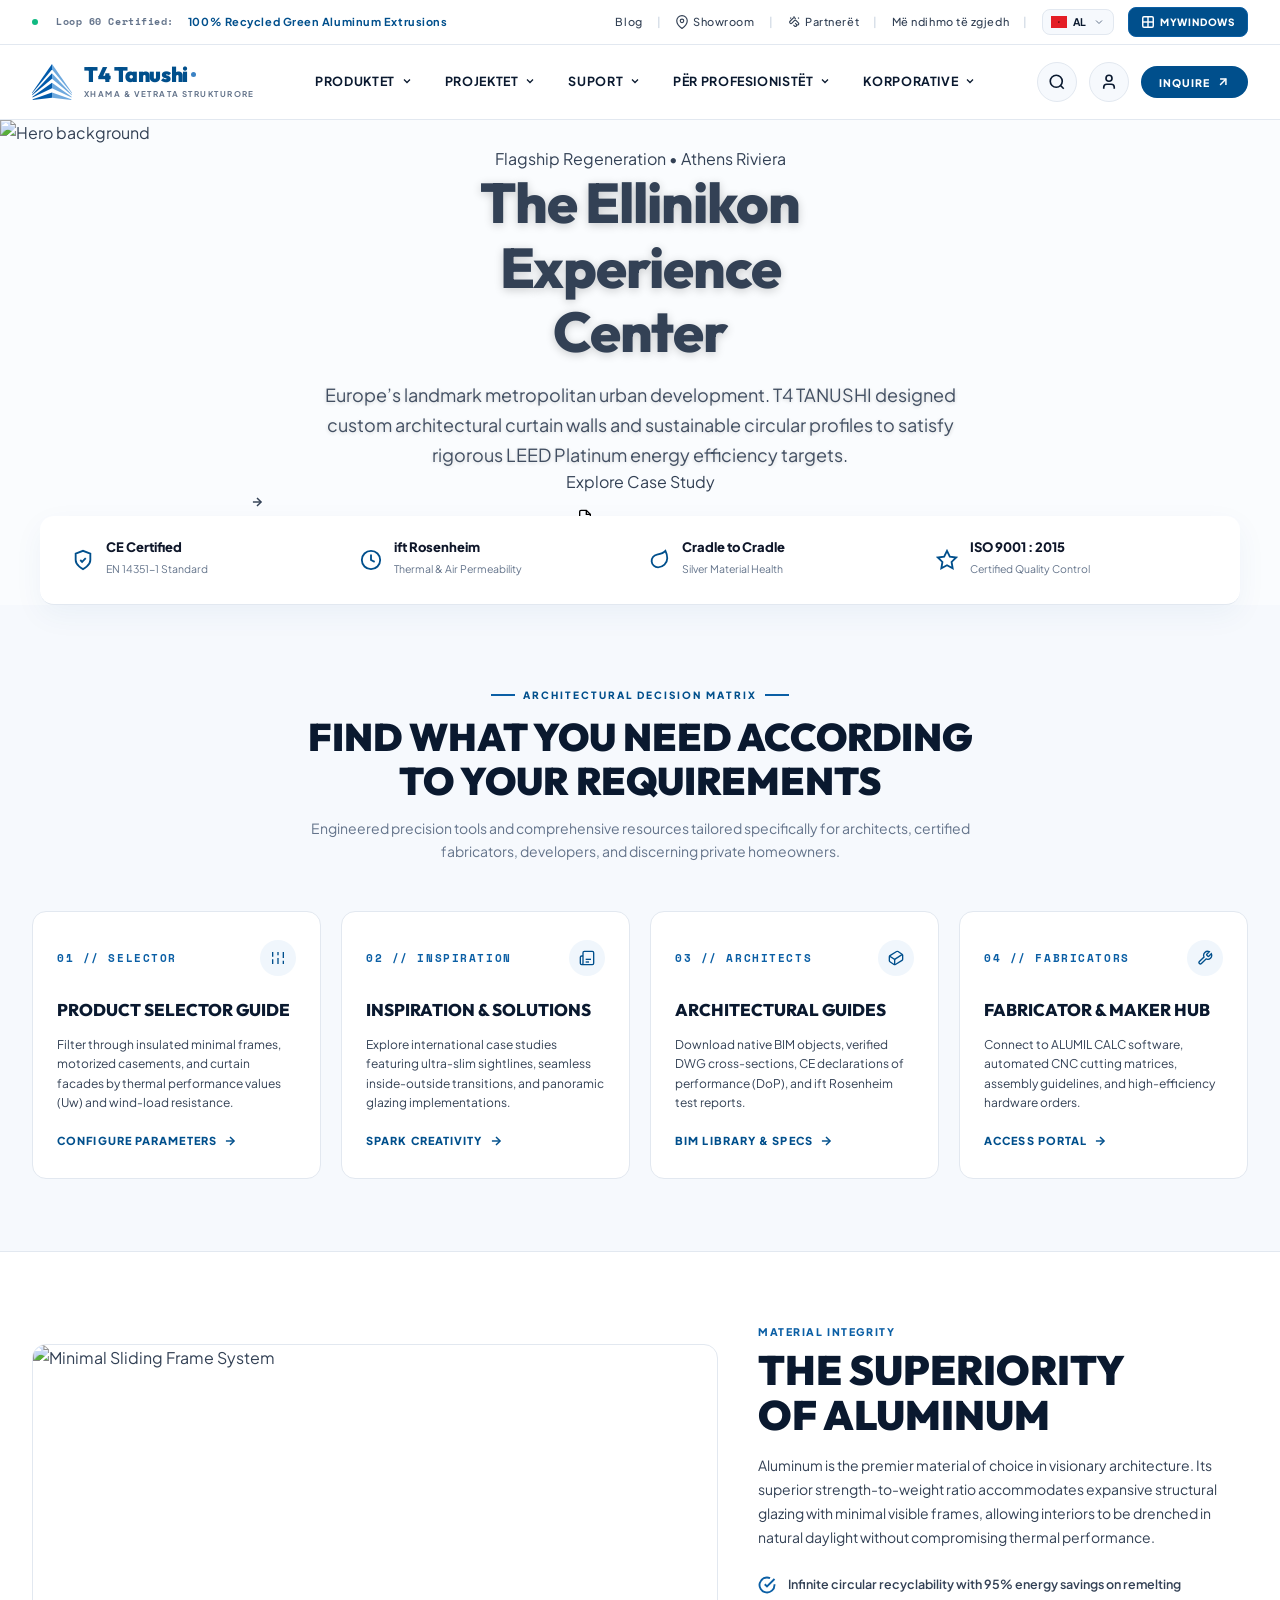
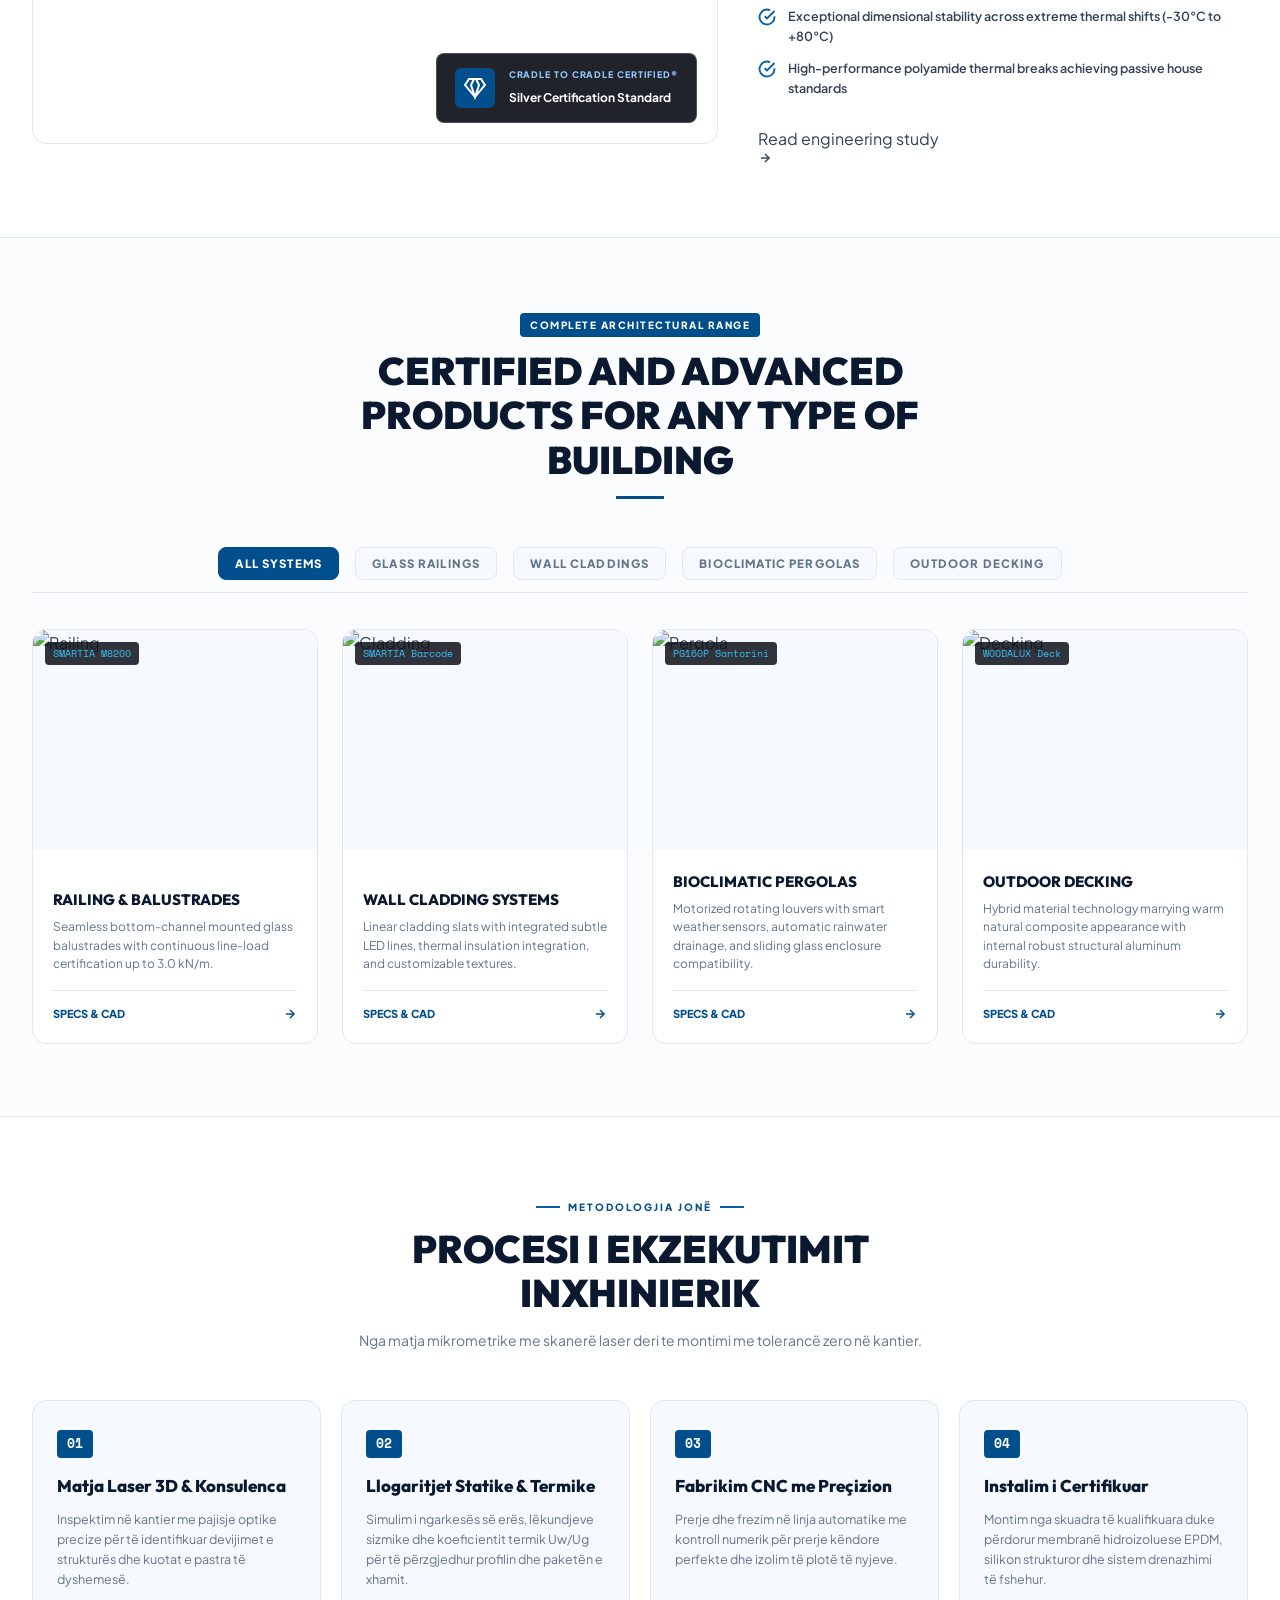
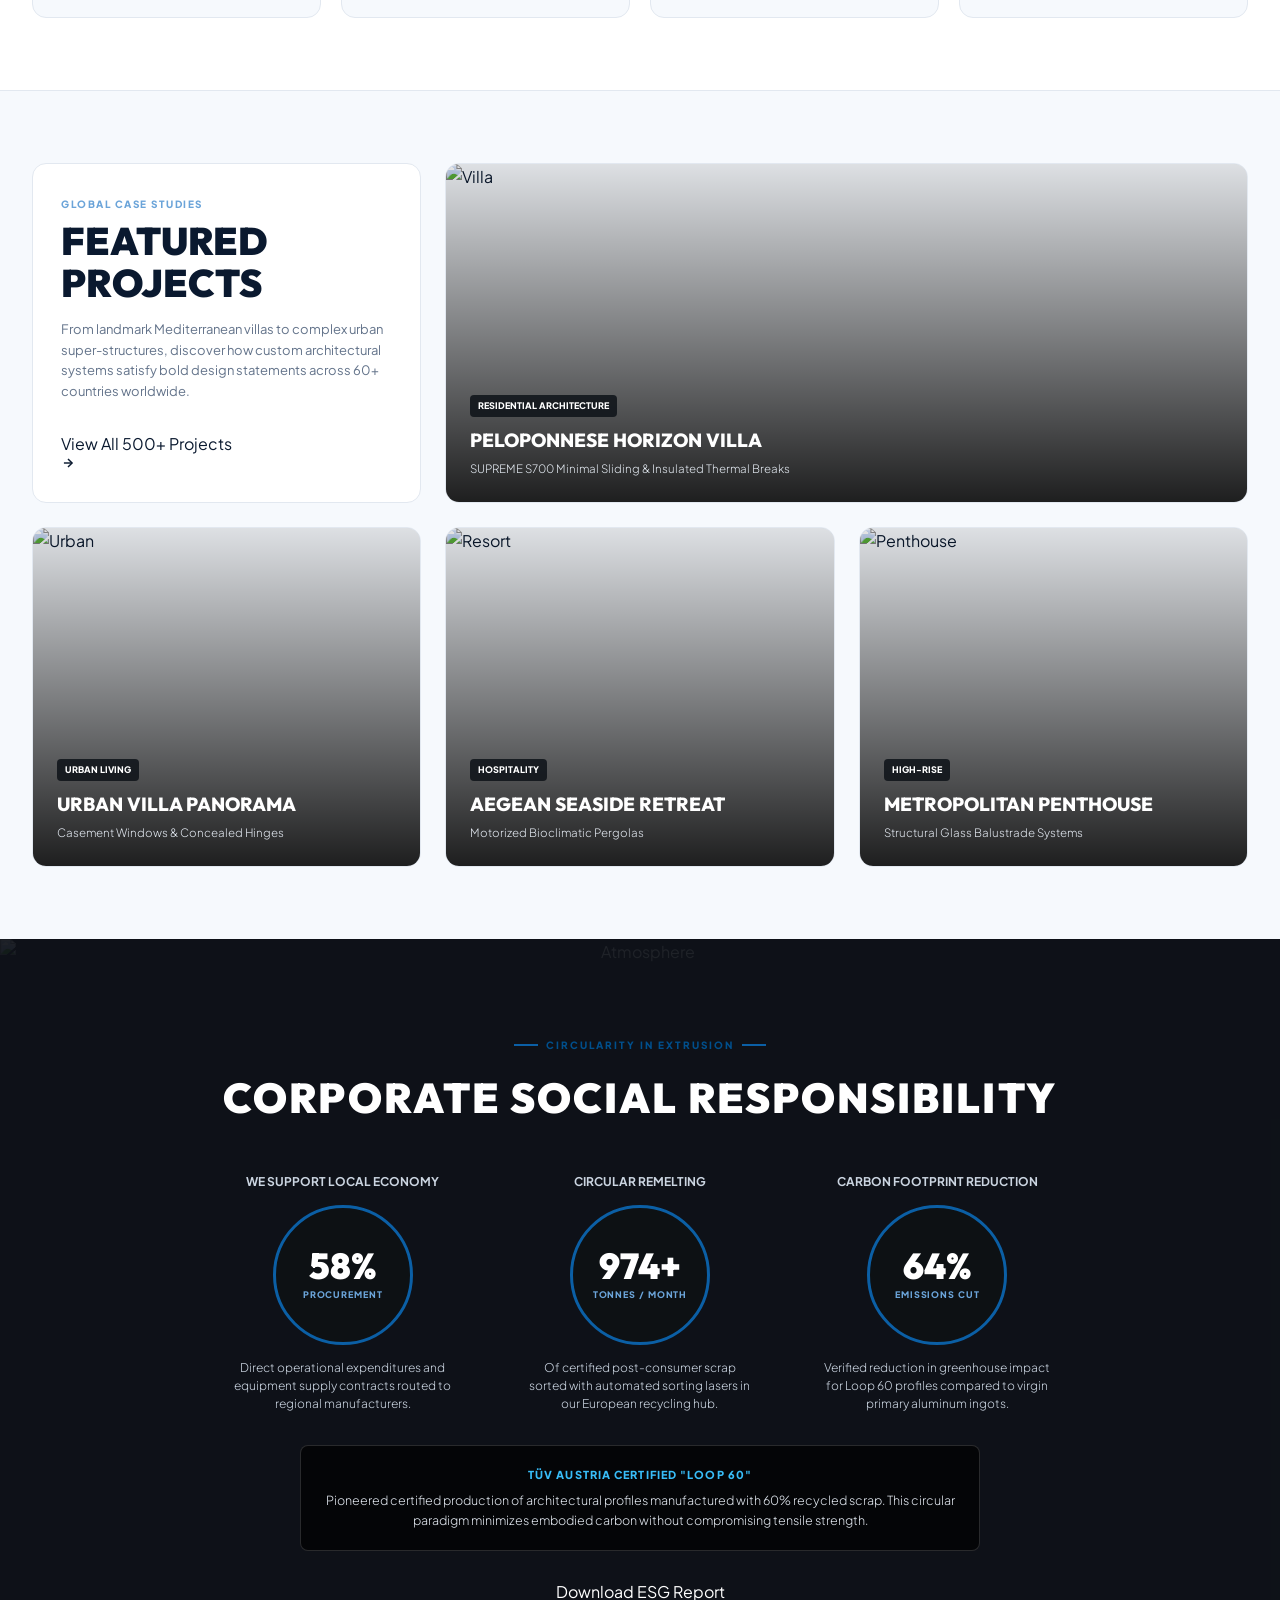
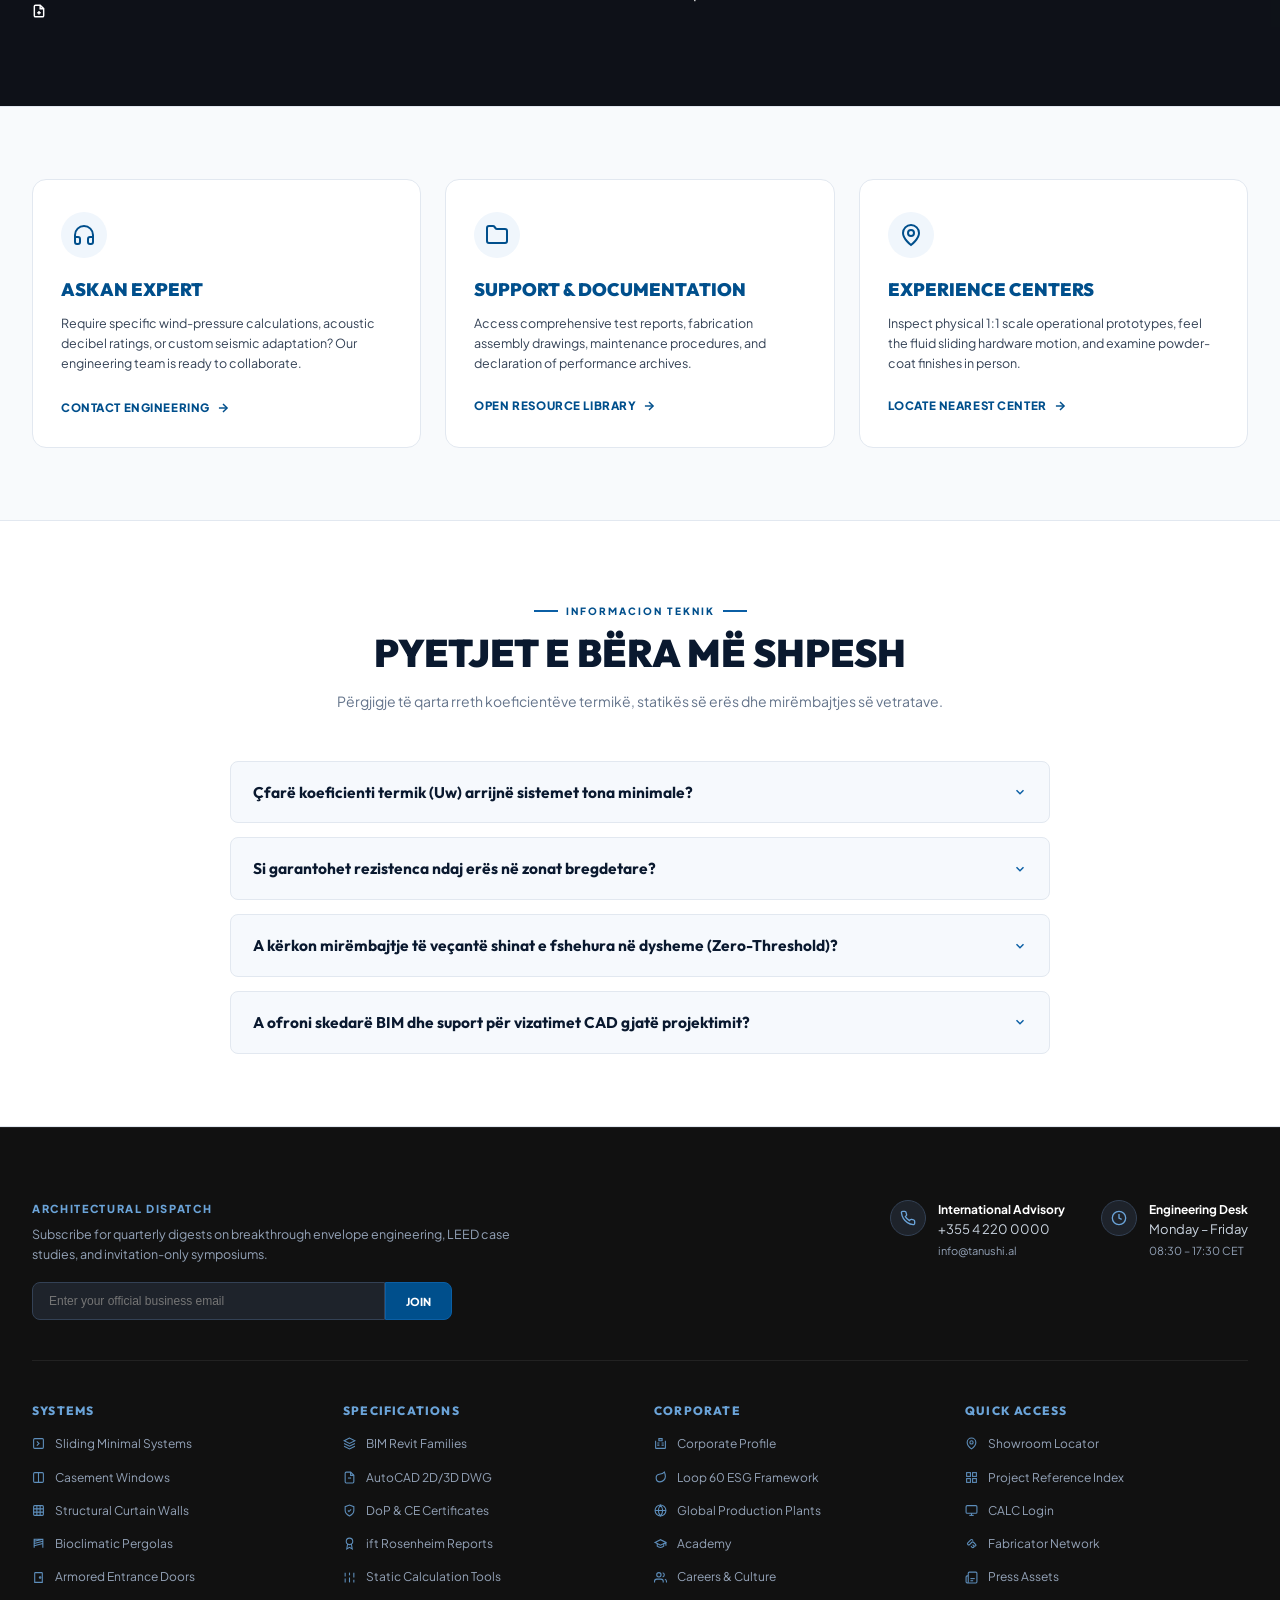
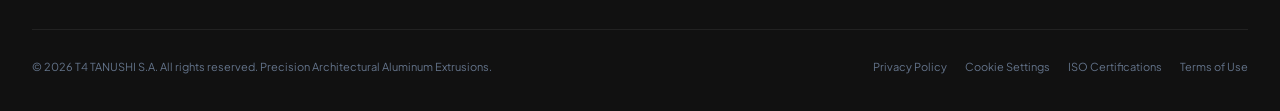
==== index.html @ d156f899 "i" ====
<!DOCTYPE html>
<html lang="sq">
<head>
  <meta charset="UTF-8">
  <meta name="viewport" content="width=device-width, initial-scale=1.0">
  <title>T4 TANUSHI // Sisteme Arkitekturore Alumini & Xhami | Building Excellence</title>
  
  <!-- Google Fonts: Outfit & Plus Jakarta Sans -->
  <link rel="preconnect" href="https://fonts.googleapis.com">
  <link rel="preconnect" href="https://fonts.gstatic.com" crossorigin>
  <link href="https://fonts.googleapis.com/css2?family=Outfit:wght@300;400;500;600;700;800;900&family=Plus+Jakarta+Sans:wght@300;400;500;600;700;800&family=Space+Mono:wght@400;700&display=swap" rel="stylesheet">
  
  <link rel="stylesheet" href="style.css">
</head>
<body>

  <!-- Scroll Progress Indicator -->
  <div class="scroll-progress-line" id="scrollProgress"></div>

  <!-- ================= TOP UTILITY / ENTERPRISE BAR ================= -->
  <header class="top-bar">
    <div class="container top-bar-inner">
      <div class="top-bar-left">
        <span class="ticker-badge"></span>
        <span class="ticker-label">Loop 60 Certified:</span>
        <strong class="ticker-bold">100% Recycled Green Aluminum Extrusions</strong>
      </div>

      <div class="top-bar-right">
        <a href="#blog" class="top-link">Blog</a>
        <span class="divider">|</span>
        <a href="#showrooms" class="top-link">
          <svg width="14" height="14" viewBox="0 0 24 24" fill="none" stroke="currentColor" stroke-width="2"><path d="M21 10c0 7-9 13-9 13s-9-6-9-13a9 9 0 0 1 18 0z"/><circle cx="12" cy="10" r="3"/></svg>
          <span>Showroom</span>
        </a>
        <span class="divider">|</span>
        <a href="#partneret" class="top-link">
          <svg width="14" height="14" viewBox="0 0 24 24" fill="none" stroke="currentColor" stroke-width="2"><path d="m11 17 2 2a1 1 0 1 0 3-3"/><path d="m14 14 2.5 2.5a1 1 0 1 0 3-3l-3.8-3.8a2.2 2.2 0 0 0-3.1 0l-4.2 4.2a2.2 2.2 0 0 1-3.1 0l-.1-.1a2.2 2.2 0 0 1 0-3.1l5.4-5.4a2.2 2.2 0 0 1 3.1 0l1.2 1.2"/><path d="M12 2v2"/><path d="M7 6 5.6 4.6"/><path d="M19 6l1.4-1.4"/></svg>
          <span>Partnerët</span>
        </a>
        <span class="divider">|</span>
        <a href="#help" class="top-link">Më ndihmo të zgjedh</a>
        <span class="divider">|</span>

        <!-- Language Switcher -->
        <div class="lang-pill">
          <svg width="16" height="12" viewBox="0 0 640 480">
            <path fill="#e41e26" d="M0 0h640v480H0z"/>
            <path d="M346.5 210.3l-26.4 12.3-26.4-12.3 8 28.1-23.7 17 29.1.5 8 28.1 8-28.1 29.1-.5-23.7-17z" fill="#000"/>
          </svg>
          <span>AL</span>
          <svg width="12" height="12" viewBox="0 0 24 24" fill="none" stroke="#64748B" stroke-width="2"><path d="m6 9 6 6 6-6"/></svg>
        </div>

        <a href="#mywindows" class="btn-portal">
          <svg width="14" height="14" viewBox="0 0 24 24" fill="none" stroke="currentColor" stroke-width="2.5"><rect width="18" height="18" x="3" y="3" rx="2"/><path d="M3 12h18"/><path d="M12 3v18"/></svg>
          <span>MyWindows</span>
        </a>
      </div>
    </div>
  </header>

  <!-- ================= LUXURY HEADER / NAVBAR ================= -->
  <header class="main-header" id="mainHeader">
    <div class="container nav-inner">

      <!-- Brand Logo -->
      <a href="https://t4tanushi.al" class="brand-logo">
        <svg class="brand-icon" viewBox="0 0 217.57 196.04" fill="none">
          <polygon fill="#6ea9de" points="108.78 183.72 108.78 154.56 214.04 191.54 214.04 196.04 108.78 183.72"></polygon>
          <polygon fill="#6ea9de" points="108.78 132.46 108.78 102.52 215.41 177.85 215.41 182.54 108.78 132.46"></polygon>
          <polygon fill="#6ea9de" points="108.78 80.02 108.78 50.28 216.59 166.7 216.59 170.41 108.78 80.02"></polygon>
          <polygon fill="#6ea9de" points="108.78 29.93 108.78 0 217.56 156.72 217.56 160.63 108.78 29.93"></polygon>
          <polygon fill="#005aab" points="108.78 183.72 108.78 154.56 3.52 191.54 3.52 196.04 108.78 183.72"></polygon>
          <polygon fill="#005aab" points="108.78 132.46 108.78 102.52 2.15 177.85 2.15 182.54 108.78 132.46"></polygon>
          <polygon fill="#005aab" points="108.78 80.02 108.78 50.28 0.98 166.7 0.98 170.41 108.78 80.02"></polygon>
          <polygon fill="#005aab" points="108.78 29.93 108.78 0 0 156.72 0 160.63 108.78 29.93"></polygon>
        </svg>
        <div class="brand-text-col">
          <div class="brand-title">
            <span>T4 Tanushi</span>
            <span class="brand-dot"></span>
          </div>
          <span class="brand-tagline">Xhama & Vetrata Strukturore</span>
        </div>
      </a>

      <!-- Desktop & Mobile Navigation Menu (5 Complete Mega Menus) -->
      <nav class="nav-menu" id="navMenu">

        <!-- 1. PRODUKTET MEGA MENU -->
        <div class="nav-item" data-menu="produktet">
          <button type="button" class="nav-trigger">
            <span>Produktet</span>
            <svg class="nav-chevron" width="12" height="12" viewBox="0 0 24 24" fill="none" stroke="currentColor" stroke-width="2.5"><path d="m6 9 6 6 6-6"/></svg>
          </button>

          <div class="mega-menu">
            <div class="container">
              <div class="mega-grid">

                <!-- Sidebar Categories -->
                <div class="mega-col-side">
                  <ul class="sidebar-list">
                    <li>
                      <button type="button" class="sidebar-btn is-active">
                        <span>Dritare & Dyer</span>
                        <svg width="14" height="14" viewBox="0 0 24 24" fill="none" stroke="currentColor" stroke-width="2"><path d="m9 18 6-6-6-6"/></svg>
                      </button>
                    </li>
                    <li>
                      <button type="button" class="sidebar-btn">
                        <span>Dyert e hyrjes</span>
                        <svg width="14" height="14" viewBox="0 0 24 24" fill="none" stroke="#64748B" stroke-width="2"><path d="m9 18 6-6-6-6"/></svg>
                      </button>
                    </li>
                    <li>
                      <button type="button" class="sidebar-btn">
                        <span>Sistemet për mbrojtje nga zjarri</span>
                      </button>
                    </li>
                    <li>
                      <button type="button" class="sidebar-btn">
                        <span>Grilat</span>
                        <svg width="14" height="14" viewBox="0 0 24 24" fill="none" stroke="#64748B" stroke-width="2"><path d="m9 18 6-6-6-6"/></svg>
                      </button>
                    </li>
                    <li>
                      <button type="button" class="sidebar-btn">
                        <span>Sistem mbrojtës kundër insekteve</span>
                        <svg width="14" height="14" viewBox="0 0 24 24" fill="none" stroke="#64748B" stroke-width="2"><path d="m9 18 6-6-6-6"/></svg>
                      </button>
                    </li>
                    <li>
                      <button type="button" class="sidebar-btn">
                        <span>Fasadat</span>
                        <svg width="14" height="14" viewBox="0 0 24 24" fill="none" stroke="#64748B" stroke-width="2"><path d="m9 18 6-6-6-6"/></svg>
                      </button>
                    </li>
                    <li>
                      <button type="button" class="sidebar-btn">
                        <span>Zgjidhjet për hapësirat e jashtme</span>
                        <svg width="14" height="14" viewBox="0 0 24 24" fill="none" stroke="#64748B" stroke-width="2"><path d="m9 18 6-6-6-6"/></svg>
                      </button>
                    </li>
                    <li>
                      <button type="button" class="sidebar-btn">
                        <span>Ndarëse ambienti</span>
                      </button>
                    </li>
                  </ul>

                  <div class="sidebar-footer-link">
                    <a href="#systems" class="accent-link">
                      <span>Shikoni të gjitha sistemet arkitekturore</span>
                      <svg width="14" height="14" viewBox="0 0 24 24" fill="none" stroke="currentColor" stroke-width="2"><path d="m9 18 6-6-6-6"/></svg>
                    </a>
                  </div>
                </div>

                <!-- Middle Col 1: Typologies & Brands -->
                <div class="mega-col-content">
                  <div>
                    <h4 class="mega-heading">SIPAS LLOJIT</h4>
                    <div class="typology-row">
                      <a href="#mentesha" class="typology-card">
                        <div class="typology-circle">
                          <svg width="24" height="24" viewBox="0 0 40 40" fill="none" stroke="#004F8C" stroke-width="2">
                            <rect x="6" y="6" width="28" height="28" rx="2"/>
                            <line x1="20" y1="6" x2="20" y2="34"/>
                            <circle cx="9" cy="12" r="1.5" fill="#004F8C"/>
                            <circle cx="9" cy="28" r="1.5" fill="#004F8C"/>
                          </svg>
                        </div>
                        <span>Me<br>mentesha</span>
                      </a>

                      <a href="#rreshqitje" class="typology-card">
                        <div class="typology-circle">
                          <svg width="24" height="24" viewBox="0 0 40 40" fill="none" stroke="#004F8C" stroke-width="2">
                            <rect x="6" y="6" width="28" height="28" rx="2"/>
                            <line x1="16" y1="6" x2="16" y2="34"/>
                            <line x1="24" y1="6" x2="24" y2="34"/>
                            <line x1="12" y1="36" x2="28" y2="36" stroke-width="2.5"/>
                          </svg>
                        </div>
                        <span>Me<br>Rrëshqitje</span>
                      </a>

                      <a href="#palosje" class="typology-card">
                        <div class="typology-circle">
                          <svg width="24" height="24" viewBox="0 0 40 40" fill="none" stroke="#004F8C" stroke-width="2">
                            <rect x="6" y="6" width="28" height="28" rx="2"/>
                            <line x1="13" y1="6" x2="13" y2="34"/>
                            <line x1="20" y1="6" x2="20" y2="34"/>
                            <line x1="27" y1="6" x2="27" y2="34"/>
                          </svg>
                        </div>
                        <span>Me Palosje</span>
                      </a>
                    </div>
                  </div>

                  <div class="sub-split">
                    <h4 class="mega-heading">NGA MARKA</h4>
                    <div class="brand-pills">
                      <div class="pill pill-dark"><span>&gt;</span> SUPREME</div>
                      <div class="pill pill-white"><span>&gt;</span> SMARTIA</div>
                      <div class="pill pill-white"><span>&gt;</span> COMFORT</div>
                    </div>
                  </div>
                </div>

                <!-- Middle Col 2: Complementary Systems -->
                <div class="mega-col-content">
                  <div>
                    <h4 class="mega-heading">SISTEMET PLOTËSUESE</h4>
                    <ul class="mega-list">
                      <li><a href="#">Grila me rrotulluese / Grilat standarte</a></li>
                      <li><a href="#">Sistemet për mbrojtje ndaj insekteve</a></li>
                      <li><a href="#">Pragjet e dritareve</a></li>
                    </ul>
                  </div>

                  <div class="sub-split">
                    <h4 class="mega-heading">OPSIONET E PERSONALIZIMIT</h4>
                    <ul class="mega-list">
                      <li><a href="#">Aksesorë</a></li>
                      <li><a href="#">Trajtimet sipërfaqësore</a></li>
                      <li><a href="#">Opsionet e xhamit</a></li>
                    </ul>
                  </div>
                </div>

                <!-- Right Feature Image -->
                <div class="mega-col-feature">
                  <div class="feature-card">
                    <img src="https://images.unsplash.com/photo-1600607687920-4e2a09cf159d?auto=format&fit=crop&w=800&q=80" alt="Dritare & Dyer">
                    <div class="feature-overlay">
                      <h3>Dritare & Dyer</h3>
                      <a href="#windows-doors" class="feature-link">
                        <span>View all</span>
                        <svg width="14" height="14" viewBox="0 0 24 24" fill="none" stroke="currentColor" stroke-width="2.5"><path d="m9 18 6-6-6-6"/></svg>
                      </a>
                    </div>
                  </div>
                </div>

              </div>
            </div>

            <!-- Bottom Ribbon 3 Service Cards -->
            <div class="mega-ribbon">
              <div class="container ribbon-inner">
                <a href="#quiz" class="ribbon-card">
                  <div class="ribbon-icon">
                    <svg width="18" height="18" viewBox="0 0 24 24" fill="none" stroke="currentColor" stroke-width="2"><path d="M16 3h5v5"/><path d="M8 3H3v5"/><path d="M12 21v-4"/><path d="m9 9 6 6"/><path d="m15 9-6 6"/></svg>
                  </div>
                  <div>
                    <h5>Plotëso Kuizin</h5>
                    <p>Zbuloni dritaret dhe dyert që i përshtaten nevojave tuaja.</p>
                  </div>
                </a>

                <a href="#fabricator" class="ribbon-card">
                  <div class="ribbon-icon">
                    <svg width="18" height="18" viewBox="0 0 24 24" fill="none" stroke="currentColor" stroke-width="2"><path d="M16 21v-2a4 4 0 0 0-4-4H6a4 4 0 0 0-4 4v2"/><circle cx="9" cy="7" r="4"/><path d="m16 11 2 2 4-4"/></svg>
                  </div>
                  <div>
                    <h5>Gjeni një Përpunues</h5>
                    <p>Klikoni këtu për të gjetur një Përpunues sot.</p>
                  </div>
                </a>

                <a href="#faq" class="ribbon-card">
                  <div class="ribbon-icon">
                    <svg width="18" height="18" viewBox="0 0 24 24" fill="none" stroke="currentColor" stroke-width="2"><path d="M21 15a2 2 0 0 1-2 2H7l-4 4V5a2 2 0 0 1 2-2h14a2 2 0 0 1 2 2z"/></svg>
                  </div>
                  <div>
                    <h5>Pyetjet e bëra më shpesh</h5>
                    <p>Zbuloni pyetjet tuaja në lidhje me dritaret dhe dyert!</p>
                  </div>
                </a>
              </div>
            </div>
          </div>
        </div>

        <!-- 2. PROJEKTET MEGA MENU -->
        <div class="nav-item" data-menu="projektet">
          <button type="button" class="nav-trigger">
            <span>Projektet</span>
            <svg class="nav-chevron" width="12" height="12" viewBox="0 0 24 24" fill="none" stroke="currentColor" stroke-width="2.5"><path d="m6 9 6 6 6-6"/></svg>
          </button>

          <div class="mega-menu">
            <div class="container mega-pad">
              <div class="mega-grid-equal">
                
                <div class="mega-pane-col border-r">
                  <div>
                    <h4 class="mega-heading">KATEGORIA PROJEKTIT</h4>
                    <ul class="mega-list">
                      <li><a href="#">Edukuese</a></li>
                      <li><a href="#">Hoteleri & Sport</a></li>
                      <li><a href="#">Industriale</a></li>
                      <li><a href="#">Komerciale</a></li>
                      <li><a href="#">Kulturor</a></li>
                      <li><a href="#">Qeveritare & Shëndet</a></li>
                      <li><a href="#">Rezidenciale</a></li>
                    </ul>
                  </div>
                  <div class="pane-footer">
                    <a href="#veprat" class="accent-link">
                      <span>Shikoni të gjitha veprat</span>
                      <svg width="14" height="14" viewBox="0 0 24 24" fill="none" stroke="currentColor" stroke-width="2"><path d="m9 18 6-6-6-6"/></svg>
                    </a>
                  </div>
                </div>

                <div class="mega-pane-col border-r">
                  <h4 class="mega-heading">KATEGORIA PRODUKTIT</h4>
                  <ul class="mega-list">
                    <li><a href="#">Dyer - Dritare</a></li>
                    <li><a href="#">Dyer - Hyrje</a></li>
                    <li><a href="#">Ndarje</a></li>
                  </ul>
                </div>

                <div class="mega-pane-col border-r">
                  <div>
                    <h4 class="mega-heading">FAMILJA PRODUKTIT</h4>
                    <div class="brand-pills">
                      <div class="pill pill-white"><span>&gt;</span> COMFORT</div>
                      <div class="pill pill-dark"><span>&gt;</span> SMARTIA</div>
                      <div class="pill pill-dark"><span>&gt;</span> SUPREME</div>
                    </div>
                  </div>
                  <div class="sub-split">
                    <h4 class="mega-heading">KARAKTERISTIKAT</h4>
                    <ul class="mega-list">
                      <li><a href="#">Minimal</a></li>
                      <li><a href="#">Pamje industriale</a></li>
                      <li><a href="#">Shtëpi Pasive</a></li>
                    </ul>
                  </div>
                </div>

                <div class="mega-pane-col">
                  <h4 class="mega-heading">NGA VIZIONI NË ZBATIM</h4>
                  <div class="book-card">
                    <img src="https://images.unsplash.com/photo-1544716278-ca5e3f4abd8c?auto=format&fit=crop&w=600&q=80" alt="Vision to Reality Book">
                  </div>
                  <p class="book-text">
                    Eksploroni botën e arkitekturës moderne, inovacionit, performancës së lartë dhe fleksibilitetit të sistemeve arkitekturore të aluminit të T4 TANUSHI.
                  </p>
                </div>

              </div>
            </div>
          </div>
        </div>

        <!-- 3. SUPORT MEGA MENU -->
        <div class="nav-item" data-menu="suport">
          <button type="button" class="nav-trigger">
            <span>Suport</span>
            <svg class="nav-chevron" width="12" height="12" viewBox="0 0 24 24" fill="none" stroke="currentColor" stroke-width="2.5"><path d="m6 9 6 6 6-6"/></svg>
          </button>

          <div class="mega-menu">
            <div class="container mega-pad">
              <div class="mega-grid-3">
                
                <div class="mega-pane-col border-r">
                  <h4 class="mega-heading">FILLO EDUKIMIN TUAJ</h4>
                  <ul class="mega-list">
                    <li><a href="#">Gjeni një Përpunues</a></li>
                    <li><a href="#">Planifikoni projektin tuaj</a></li>
                    <li><a href="#">Plotëso kuizin e gjetjes së dritareve</a></li>
                    <li><a href="#">Vizitoni një Showroom</a></li>
                  </ul>
                  <div class="sub-split">
                    <h4 class="mega-heading">MJETET</h4>
                    <ul class="mega-list">
                      <li><a href="#">Plotësoni kuizin e Windows Finder</a></li>
                      <li><a href="#">Vendi im i punës</a></li>
                    </ul>
                  </div>
                </div>

                <div class="mega-pane-col border-r">
                  <h4 class="mega-heading">PERFORMANCA</h4>
                  <ul class="mega-list">
                    <li><a href="#">Izolimi i zërit</a></li>
                    <li><a href="#">Rezistenca ndaj zjarrit</a></li>
                    <li><a href="#">Siguria</a></li>
                    <li><a href="#">Pse alumini</a></li>
                  </ul>
                </div>

                <div class="mega-pane-col">
                  <h4 class="mega-heading">PËRMBAJTJE E DOBISHME</h4>
                  <div class="icon-nav-list">
                    <a href="#video" class="icon-nav-row">
                      <div class="icon-round">
                        <svg width="14" height="14" viewBox="0 0 24 24" fill="currentColor"><polygon points="5 3 19 12 5 21 5 3"/></svg>
                      </div>
                      <span>Video edukative</span>
                    </a>
                    <a href="#broshura" class="icon-nav-row">
                      <div class="icon-round">
                        <svg width="14" height="14" viewBox="0 0 24 24" fill="none" stroke="currentColor" stroke-width="2"><path d="M2 3h6a4 4 0 0 1 4 4v14a3 3 0 0 0-3-3H2z"/><path d="M22 3h-6a4 4 0 0 0-4 4v14a3 3 0 0 1 3-3h7z"/></svg>
                      </div>
                      <span>Broshura</span>
                    </a>
                    <a href="#pyetjet" class="icon-nav-row">
                      <div class="icon-round">
                        <svg width="14" height="14" viewBox="0 0 24 24" fill="none" stroke="currentColor" stroke-width="2"><circle cx="12" cy="12" r="10"/><path d="M9.09 9a3 3 0 0 1 5.83 1c0 2-3 3-3 3"/><line x1="12" y1="17" x2="12.01" y2="17"/></svg>
                      </div>
                      <span>Pyetjet e bëra më shpesh</span>
                    </a>
                  </div>
                </div>

              </div>
            </div>
          </div>
        </div>

        <!-- 4. PËR PROFESIONISTËT MEGA MENU -->
        <div class="nav-item" data-menu="profesionistet">
          <button type="button" class="nav-trigger">
            <span>Për profesionistët</span>
            <svg class="nav-chevron" width="12" height="12" viewBox="0 0 24 24" fill="none" stroke="currentColor" stroke-width="2.5"><path d="m6 9 6 6 6-6"/></svg>
          </button>

          <div class="mega-menu">
            <div class="container mega-pad">
              <div class="mega-grid-equal">
                
                <div class="mega-pane-col border-r">
                  <ul class="sidebar-list">
                    <li>
                      <button type="button" class="sidebar-btn is-active">
                        <span>Arkitektët</span>
                        <svg width="14" height="14" viewBox="0 0 24 24" fill="none" stroke="currentColor" stroke-width="2"><path d="m9 18 6-6-6-6"/></svg>
                      </button>
                    </li>
                    <li>
                      <button type="button" class="sidebar-btn">
                        <span>Përpunuesit</span>
                        <svg width="14" height="14" viewBox="0 0 24 24" fill="none" stroke="#64748B" stroke-width="2"><path d="m9 18 6-6-6-6"/></svg>
                      </button>
                    </li>
                    <li>
                      <button type="button" class="sidebar-btn">
                        <span>Pronarët e hoteleve</span>
                        <svg width="14" height="14" viewBox="0 0 24 24" fill="none" stroke="#64748B" stroke-width="2"><path d="m9 18 6-6-6-6"/></svg>
                      </button>
                    </li>
                  </ul>
                </div>

                <div class="mega-pane-col border-r">
                  <div>
                    <h4 class="mega-heading">SUPORT</h4>
                    <ul class="mega-list">
                      <li><a href="#">Faza e projektimit</a></li>
                      <li><a href="#">Faza e kuotimit</a></li>
                      <li><a href="#">Projektet BIM</a></li>
                      <li><a href="#">Mbështetje për projekte në shkallë të gjerë</a></li>
                      <li><a href="#">Vizitë në Showroom</a></li>
                      <li><a href="#">Gjej një Përpunues</a></li>
                    </ul>
                  </div>
                  <div class="sub-split">
                    <h4 class="mega-heading">MJETET</h4>
                    <ul class="mega-list">
                      <li><a href="#">Llogaritja e UW</a></li>
                      <li><a href="#">Udhëzuesi i përzgjedhjes së Dritareve</a></li>
                    </ul>
                  </div>
                </div>

                <div class="mega-pane-col border-r">
                  <h4 class="mega-heading">UDHËZUES PËR ARKITEKTËT</h4>
                  <div class="icon-nav-list compact">
                    <a href="#v-pro" class="icon-nav-row">
                      <div class="icon-round sm">
                        <svg width="12" height="12" viewBox="0 0 24 24" fill="currentColor"><polygon points="5 3 19 12 5 21 5 3"/></svg>
                      </div>
                      <span>Videot e produkteve</span>
                    </a>
                    <a href="#bim" class="icon-nav-row">
                      <div class="icon-round sm">
                        <svg width="12" height="12" viewBox="0 0 24 24" fill="none" stroke="currentColor" stroke-width="2"><polygon points="12 2 2 7 12 12 22 7 12 2"/><polyline points="2 17 12 22 22 17"/><polyline points="2 12 12 17 22 12"/></svg>
                      </div>
                      <span>Dosjet BIM</span>
                    </a>
                    <a href="#dwg" class="icon-nav-row">
                      <div class="icon-round sm">
                        <svg width="12" height="12" viewBox="0 0 24 24" fill="none" stroke="currentColor" stroke-width="2"><path d="M14 2H6a2 2 0 0 0-2 2v16a2 2 0 0 0 2 2h12a2 2 0 0 0 2-2V8z"/><polyline points="14 2 14 8 20 8"/></svg>
                      </div>
                      <span>Dosjet DWG</span>
                    </a>
                    <a href="#epd" class="icon-nav-row">
                      <div class="icon-round sm">
                        <svg width="12" height="12" viewBox="0 0 24 24" fill="none" stroke="currentColor" stroke-width="2"><path d="M11 20A7 7 0 0 1 9.8 6.1C15.5 5 17 4.48 19 2c1 2 2 4.18 2 8 0 5.5-4.78 10-10 10Z"/></svg>
                      </div>
                      <span>Deklaratat mjedisore EPD</span>
                    </a>
                    <a href="#cert" class="icon-nav-row">
                      <div class="icon-round sm">
                        <svg width="12" height="12" viewBox="0 0 24 24" fill="none" stroke="currentColor" stroke-width="2"><circle cx="12" cy="8" r="6"/><path d="M15.477 12.89 17 22l-5-3-5 3 1.523-9.11"/></svg>
                      </div>
                      <span>Certifikatat</span>
                    </a>
                  </div>
                </div>

                <div class="mega-pane-col">
                  <h4 class="mega-heading">ARXELLENCE 3</h4>
                  <div class="award-card">
                    <div class="award-logo">ar<span>*</span>ellence:03</div>
                    <div class="award-tag">Gyaros Zero-Carbon</div>
                  </div>
                  <p class="book-text">
                    Konkursi i ideve arkitekturore ArXellence 3 duke ftuar qasje vizionare për një pronë me emetim zero në ishullin Gyaros.
                  </p>
                </div>

              </div>
            </div>
          </div>
        </div>

        <!-- 5. KORPORATIVE MEGA MENU -->
        <div class="nav-item" data-menu="korporative">
          <button type="button" class="nav-trigger">
            <span>Korporative</span>
            <svg class="nav-chevron" width="12" height="12" viewBox="0 0 24 24" fill="none" stroke="currentColor" stroke-width="2.5"><path d="m6 9 6 6 6-6"/></svg>
          </button>

          <div class="mega-menu">
            <div class="container mega-pad">
              <div class="mega-grid-equal">
                
                <div class="mega-pane-col border-r">
                  <div>
                    <h4 class="mega-heading">RRETH NESH</h4>
                    <ul class="mega-list">
                      <li><a href="#">Profili Korporatës</a></li>
                      <li><a href="#">Vizioni, Misioni & Vlerat</a></li>
                      <li><a href="#">Historiku</a></li>
                      <li><a href="#">Siguria Kualitetit</a></li>
                      <li><a href="#">Inovacion</a></li>
                      <li><a href="#">Përgjegjësia Sociale Korporatës</a></li>
                      <li><a href="#">Çertifikimet</a></li>
                    </ul>
                  </div>
                  <div class="pane-footer">
                    <h4 class="mega-heading">PREZENCA GLOBALE</h4>
                    <a href="#vendodhjet" class="muted-link">Vendodhjet tona</a>
                  </div>
                </div>

                <div class="mega-pane-col border-r">
                  <div>
                    <h4 class="mega-heading">FILIALET</h4>
                    <ul class="mega-list">
                      <li><a href="#">Alumil Solar</a></li>
                      <li><a href="#">Ekstrudimi dhe përpunimi</a></li>
                    </ul>
                  </div>
                  <div class="sub-split">
                    <h4 class="mega-heading">KARRIERAT</h4>
                    <ul class="mega-list">
                      <li><a href="#">Mundësitë e Rritjes</a></li>
                      <li><a href="#">Karrierat @ T4 Tanushi</a></li>
                      <li><a href="#">Paraqitni CV-n tuaj</a></li>
                    </ul>
                  </div>
                </div>

                <div class="mega-pane-col border-r">
                  <h4 class="mega-heading">SUSTAINABILITY</h4>
                  <ul class="mega-list">
                    <li><a href="#">Environment</a></li>
                    <li><a href="#">Corporate Social Responsibility</a></li>
                    <li><a href="#">ESG Reporting</a></li>
                    <li><a href="#">Contact us</a></li>
                  </ul>
                </div>

                <div class="mega-pane-col">
                  <h4 class="mega-heading">QENDRA E MEDIAS</h4>
                  <div class="media-box-stack">
                    <a href="#lajme" class="media-box">
                      <svg width="20" height="20" viewBox="0 0 24 24" fill="none" stroke="currentColor" stroke-width="2"><path d="M4 22h16a2 2 0 0 0 2-2V4a2 2 0 0 0-2-2H8a2 2 0 0 0-2 2v16a2 2 0 0 1-2 2Zm0 0a2 2 0 0 1-2-2v-9c0-1.1.9-2 2-2h2"/><path d="M18 14h-8"/><path d="M15 18h-5"/></svg>
                      <span>Lajmet tona</span>
                    </a>
                    <a href="#eventet" class="media-box">
                      <svg width="20" height="20" viewBox="0 0 24 24" fill="none" stroke="currentColor" stroke-width="2"><path d="m3 11 18-5v12L3 14v-3z"/><path d="M11.6 16.8a3 3 0 1 1-5.8-1.6"/></svg>
                      <span>Eventet</span>
                    </a>
                  </div>
                </div>

              </div>
            </div>
          </div>
        </div>

      </nav>

      <!-- Right Header Actions -->
      <div class="header-actions">
        <button type="button" class="btn-circle" id="searchBtn" aria-label="Search">
          <svg width="18" height="18" viewBox="0 0 24 24" fill="none" stroke="currentColor" stroke-width="2.2"><circle cx="11" cy="11" r="8"/><path d="m21 21-4.3-4.3"/></svg>
        </button>

        <button type="button" class="btn-circle" aria-label="Profile">
          <svg width="18" height="18" viewBox="0 0 24 24" fill="none" stroke="currentColor" stroke-width="2.2"><path d="M19 21v-2a4 4 0 0 0-4-4H9a4 4 0 0 0-4 4v2"/><circle cx="12" cy="7" r="4"/></svg>
        </button>

        <button type="button" class="btn-inquire" onclick="openModal()">
          <span>Inquire</span>
          <svg width="14" height="14" viewBox="0 0 24 24" fill="none" stroke="currentColor" stroke-width="2.5"><path d="M7 17L17 7"/><path d="M7 7h10v10"/></svg>
        </button>

        <!-- Mobile Drawer Toggle -->
        <button type="button" class="mobile-menu-toggle" id="mobileMenuBtn" aria-label="Toggle menu">
          <svg width="22" height="22" viewBox="0 0 24 24" fill="none" stroke="currentColor" stroke-width="2"><line x1="3" y1="12" x2="21" y2="12"/><line x1="3" y1="6" x2="21" y2="6"/><line x1="3" y1="18" x2="21" y2="18"/></svg>
        </button>
      </div>

    </div>
  </header>

  <!-- ================= STATIC HERO SHOWCASE SECTION ================= -->
  <section class="hero-section">
    <div class="hero-bg-wrap">
      <img class="hero-bg-img" src="https://images.unsplash.com/photo-1600585154340-be6161a56a0c?auto=format&fit=crop&w=2200&q=80" alt="Hero background">
      <div class="hero-vignette-overlay"></div>
    </div>

    <div class="container hero-content-wrap">
      <div class="hero-content">
        <div class="hero-tag">
          <span class="hero-dot"></span>
          <span>Flagship Regeneration • Athens Riviera</span>
        </div>

        <h1 class="hero-title">
          The Ellinikon<br/>
          <span>Experience</span><br/>
          Center
        </h1>

        <p class="hero-desc">
          Europe’s landmark metropolitan urban development. T4 TANUSHI designed custom architectural curtain walls and sustainable circular profiles to satisfy rigorous LEED Platinum energy efficiency targets.
        </p>

        <div class="hero-btns">
          <a href="#projects" class="btn-primary">
            <span>Explore Case Study</span>
            <svg width="14" height="14" viewBox="0 0 24 24" fill="none" stroke="currentColor" stroke-width="2.5"><path d="M5 12h14"/><path d="m12 5 7 7-7 7"/></svg>
          </a>
          <button type="button" class="btn-outline" onclick="openModal()">
            <svg width="16" height="16" viewBox="0 0 24 24" fill="none" stroke="currentColor" stroke-width="2"><path d="M14 2H6a2 2 0 0 0-2 2v16a2 2 0 0 0 2 2h12a2 2 0 0 0 2-2V8z"/><polyline points="14 2 14 8 20 8"/></svg>
            <span>Specification Sheet</span>
          </button>
        </div>
      </div>
    </div>
  </section>

  <!-- ================= STANDARDS BAR ================= -->
  <section class="trust-standards-bar">
    <div class="container standards-flex">
      <div class="standard-item">
        <svg width="22" height="22" viewBox="0 0 24 24" fill="none" stroke="currentColor" stroke-width="2"><path d="M12 22s8-4 8-10V5l-8-3-8 3v7c0 6 8 10 8 10z"/><polyline points="9 12 11 14 15 10"/></svg>
        <div>
          <strong>CE Certified</strong>
          <span>EN 14351-1 Standard</span>
        </div>
      </div>
      <div class="standard-item">
        <svg width="22" height="22" viewBox="0 0 24 24" fill="none" stroke="currentColor" stroke-width="2"><circle cx="12" cy="12" r="10"/><path d="M12 6v6l4 2"/></svg>
        <div>
          <strong>ift Rosenheim</strong>
          <span>Thermal & Air Permeability</span>
        </div>
      </div>
      <div class="standard-item">
        <svg width="22" height="22" viewBox="0 0 24 24" fill="none" stroke="currentColor" stroke-width="2"><path d="M11 20A7 7 0 0 1 9.8 6.1C15.5 5 17 4.48 19 2c1 2 2 4.18 2 8 0 5.5-4.78 10-10 10Z"/></svg>
        <div>
          <strong>Cradle to Cradle</strong>
          <span>Silver Material Health</span>
        </div>
      </div>
      <div class="standard-item">
        <svg width="22" height="22" viewBox="0 0 24 24" fill="none" stroke="currentColor" stroke-width="2"><polygon points="12 2 15.09 8.26 22 9.27 17 14.14 18.18 21.02 12 17.77 5.82 21.02 7 14.14 2 9.27 8.91 8.26 12 2"/></svg>
        <div>
          <strong>ISO 9001 : 2015</strong>
          <span>Certified Quality Control</span>
        </div>
      </div>
    </div>
  </section>

  <!-- ================= 4 REQUIREMENTS MATRIX CARDS ================= -->
  <section class="matrix-section">
    <div class="container">
      <div class="section-header">
        <div class="section-tag">Architectural Decision Matrix</div>
        <h2 class="section-title">Find what you need according to your requirements</h2>
        <p class="section-desc">
          Engineered precision tools and comprehensive resources tailored specifically for architects, certified fabricators, developers, and discerning private homeowners.
        </p>
      </div>

      <div class="matrix-grid">
        
        <!-- Card 1 -->
        <div class="matrix-card">
          <div>
            <div class="matrix-card-top">
              <span class="matrix-num">01 // SELECTOR</span>
              <div class="matrix-icon">
                <svg width="16" height="16" viewBox="0 0 24 24" fill="none" stroke="currentColor" stroke-width="2"><line x1="4" y1="21" x2="4" y2="14"/><line x1="4" y1="10" x2="4" y2="3"/><line x1="12" y1="21" x2="12" y2="12"/><line x1="12" y1="8" x2="12" y2="3"/><line x1="20" y1="21" x2="20" y2="16"/><line x1="20" y1="12" x2="20" y2="3"/></svg>
              </div>
            </div>
            <h3 class="matrix-card-title">Product Selector Guide</h3>
            <p class="matrix-card-desc">
              Filter through insulated minimal frames, motorized casements, and curtain facades by thermal performance values (Uw) and wind-load resistance.
            </p>
          </div>
          <a href="#products" class="matrix-link">
            <span>Configure parameters</span>
            <svg width="14" height="14" viewBox="0 0 24 24" fill="none" stroke="currentColor" stroke-width="2.5"><path d="M5 12h14"/><path d="m12 5 7 7-7 7"/></svg>
          </a>
        </div>

        <!-- Card 2 -->
        <div class="matrix-card">
          <div>
            <div class="matrix-card-top">
              <span class="matrix-num">02 // INSPIRATION</span>
              <div class="matrix-icon">
                <svg width="16" height="16" viewBox="0 0 24 24" fill="none" stroke="currentColor" stroke-width="2"><path d="M4 22h16a2 2 0 0 0 2-2V4a2 2 0 0 0-2-2H8a2 2 0 0 0-2 2v16a2 2 0 0 1-2 2Zm0 0a2 2 0 0 1-2-2v-9c0-1.1.9-2 2-2h2"/><path d="M18 14h-8"/><path d="M15 18h-5"/></svg>
              </div>
            </div>
            <h3 class="matrix-card-title">Inspiration & Solutions</h3>
            <p class="matrix-card-desc">
              Explore international case studies featuring ultra-slim sightlines, seamless inside-outside transitions, and panoramic glazing implementations.
            </p>
          </div>
          <a href="#inspiration" class="matrix-link">
            <span>Spark Creativity</span>
            <svg width="14" height="14" viewBox="0 0 24 24" fill="none" stroke="currentColor" stroke-width="2.5"><path d="M5 12h14"/><path d="m12 5 7 7-7 7"/></svg>
          </a>
        </div>

        <!-- Card 3 -->
        <div class="matrix-card">
          <div>
            <div class="matrix-card-top">
              <span class="matrix-num">03 // ARCHITECTS</span>
              <div class="matrix-icon">
                <svg width="16" height="16" viewBox="0 0 24 24" fill="none" stroke="currentColor" stroke-width="2"><path d="m21.12 6.4-6.05-4.06a2 2 0 0 0-2.17-.05L2.95 8.41a2 2 0 0 0-.95 1.7v5.82a2 2 0 0 0 .88 1.66l6.05 4.07a2 2 0 0 0 2.17.05l9.95-6.12a2 2 0 0 0 .95-1.7V8.06a2 2 0 0 0-.88-1.66Z"/><path d="m10 22v-8L2 9"/><path d="m10 14 11-7"/></svg>
              </div>
            </div>
            <h3 class="matrix-card-title">Architectural Guides</h3>
            <p class="matrix-card-desc">
              Download native BIM objects, verified DWG cross-sections, CE declarations of performance (DoP), and ift Rosenheim test reports.
            </p>
          </div>
          <a href="#architects" class="matrix-link">
            <span>BIM Library & Specs</span>
            <svg width="14" height="14" viewBox="0 0 24 24" fill="none" stroke="currentColor" stroke-width="2.5"><path d="M5 12h14"/><path d="m12 5 7 7-7 7"/></svg>
          </a>
        </div>

        <!-- Card 4 -->
        <div class="matrix-card">
          <div>
            <div class="matrix-card-top">
              <span class="matrix-num">04 // FABRICATORS</span>
              <div class="matrix-icon">
                <svg width="16" height="16" viewBox="0 0 24 24" fill="none" stroke="currentColor" stroke-width="2"><path d="M14.7 6.3a1 1 0 0 0 0 1.4l1.6 1.6a1 1 0 0 0 1.4 0l3.77-3.77a6 6 0 0 1-7.94 7.94l-6.91 6.91a2.12 2.12 0 0 1-3-3l6.91-6.91a6 6 0 0 1 7.94-7.94l-3.76 3.76z"/></svg>
              </div>
            </div>
            <h3 class="matrix-card-title">Fabricator & Maker Hub</h3>
            <p class="matrix-card-desc">
              Connect to ALUMIL CALC software, automated CNC cutting matrices, assembly guidelines, and high-efficiency hardware orders.
            </p>
          </div>
          <a href="#fabricators" class="matrix-link">
            <span>Access Portal</span>
            <svg width="14" height="14" viewBox="0 0 24 24" fill="none" stroke="currentColor" stroke-width="2.5"><path d="M5 12h14"/><path d="m12 5 7 7-7 7"/></svg>
          </a>
        </div>

      </div>
    </div>
  </section>

  <!-- ================= SPLIT SECTION: THE SUPERIORITY OF ALUMINUM ================= -->
  <section class="editorial-section">
    <div class="container">
      <div class="editorial-grid">
        
        <div class="editorial-img-frame">
          <img src="https://images.unsplash.com/photo-1600607687920-4e2a09cf159d?auto=format&fit=crop&w=1400&q=80" alt="Minimal Sliding Frame System">
          <div class="floating-seal">
            <div class="seal-icon">
              <svg width="24" height="24" viewBox="0 0 24 24" fill="none" stroke="currentColor" stroke-width="2"><path d="M6 3h12l4 6-10 12L2 9z"/><path d="M11 3 8 9l4 12 4-12-3-6"/></svg>
            </div>
            <div>
              <span class="seal-caption">Cradle to Cradle Certified®</span>
              <strong class="seal-heading">Silver Certification Standard</strong>
            </div>
          </div>
        </div>

        <div>
          <div class="material-caption">
            Material Integrity
          </div>
          <h2 class="editorial-title">
            The superiority<br/>of aluminum
          </h2>
          <p class="editorial-p">
            Aluminum is the premier material of choice in visionary architecture. Its superior strength-to-weight ratio accommodates expansive structural glazing with minimal visible frames, allowing interiors to be drenched in natural daylight without compromising thermal performance.
          </p>

          <div class="editorial-bullets">
            <div class="bullet-item">
              <svg class="bullet-icon" width="18" height="18" viewBox="0 0 24 24" fill="none" stroke="currentColor" stroke-width="2.5"><path d="M22 11.08V12a10 10 0 1 1-5.93-9.14"/><polyline points="22 4 12 14.01 9 11.01"/></svg>
              <span>Infinite circular recyclability with 95% energy savings on remelting</span>
            </div>
            <div class="bullet-item">
              <svg class="bullet-icon" width="18" height="18" viewBox="0 0 24 24" fill="none" stroke="currentColor" stroke-width="2.5"><path d="M22 11.08V12a10 10 0 1 1-5.93-9.14"/><polyline points="22 4 12 14.01 9 11.01"/></svg>
              <span>Exceptional dimensional stability across extreme thermal shifts (-30°C to +80°C)</span>
            </div>
            <div class="bullet-item">
              <svg class="bullet-icon" width="18" height="18" viewBox="0 0 24 24" fill="none" stroke="currentColor" stroke-width="2.5"><path d="M22 11.08V12a10 10 0 1 1-5.93-9.14"/><polyline points="22 4 12 14.01 9 11.01"/></svg>
              <span>High-performance polyamide thermal breaks achieving passive house standards</span>
            </div>
          </div>

          <a href="#commitments" class="btn-primary">
            <span>Read engineering study</span>
            <svg width="14" height="14" viewBox="0 0 24 24" fill="none" stroke="currentColor" stroke-width="2.5"><path d="M5 12h14"/><path d="m12 5 7 7-7 7"/></svg>
          </a>
        </div>

      </div>
    </div>
  </section>

  <!-- ================= 4-CARD PRODUCTS CATALOG SHOWCASE ================= -->
  <section class="products-section" id="products">
    <div class="container">
      
      <div class="section-header">
        <span class="catalog-badge">
          Complete Architectural Range
        </span>
        <h2 class="section-title dark-text">Certified and advanced products for any type of building</h2>
        <div class="brand-line-accent"></div>
      </div>

      <!-- Filters -->
      <div class="filter-tabs">
        <button type="button" class="tab-btn is-active" onclick="filterProducts('all', this)">All Systems</button>
        <button type="button" class="tab-btn" onclick="filterProducts('railings', this)">Glass Railings</button>
        <button type="button" class="tab-btn" onclick="filterProducts('cladding', this)">Wall Claddings</button>
        <button type="button" class="tab-btn" onclick="filterProducts('pergolas', this)">Bioclimatic Pergolas</button>
        <button type="button" class="tab-btn" onclick="filterProducts('decking', this)">Outdoor Decking</button>
      </div>

      <!-- Cards Grid -->
      <div class="products-grid" id="productGrid">
        
        <div class="product-card" data-category="railings">
          <div class="product-img">
            <img src="https://images.unsplash.com/photo-1545324418-cc1a3fa10c00?auto=format&fit=crop&w=600&q=80" alt="Railing">
            <span class="product-model-tag">SMARTIA M8200</span>
          </div>
          <div class="product-body">
            <div class="product-title">Railing & Balustrades</div>
            <p class="product-desc">Seamless bottom-channel mounted glass balustrades with continuous line-load certification up to 3.0 kN/m.</p>
            <div class="product-foot">
              <span>Specs & CAD</span>
              <svg width="14" height="14" viewBox="0 0 24 24" fill="none" stroke="currentColor" stroke-width="2.5"><path d="M5 12h14"/><path d="m12 5 7 7-7 7"/></svg>
            </div>
          </div>
        </div>

        <div class="product-card" data-category="cladding">
          <div class="product-img">
            <img src="https://images.unsplash.com/photo-1486406146926-c627a92ad1ab?auto=format&fit=crop&w=600&q=80" alt="Cladding">
            <span class="product-model-tag">SMARTIA Barcode</span>
          </div>
          <div class="product-body">
            <div class="product-title">Wall Cladding Systems</div>
            <p class="product-desc">Linear cladding slats with integrated subtle LED lines, thermal insulation integration, and customizable textures.</p>
            <div class="product-foot">
              <span>Specs & CAD</span>
              <svg width="14" height="14" viewBox="0 0 24 24" fill="none" stroke="currentColor" stroke-width="2.5"><path d="M5 12h14"/><path d="m12 5 7 7-7 7"/></svg>
            </div>
          </div>
        </div>

        <div class="product-card" data-category="pergolas">
          <div class="product-img">
            <img src="https://images.unsplash.com/photo-1513694203232-719a280e022f?auto=format&fit=crop&w=600&q=80" alt="Pergola">
            <span class="product-model-tag">PG160P Santorini</span>
          </div>
          <div class="product-body">
            <div class="product-title">Bioclimatic Pergolas</div>
            <p class="product-desc">Motorized rotating louvers with smart weather sensors, automatic rainwater drainage, and sliding glass enclosure compatibility.</p>
            <div class="product-foot">
              <span>Specs & CAD</span>
              <svg width="14" height="14" viewBox="0 0 24 24" fill="none" stroke="currentColor" stroke-width="2.5"><path d="M5 12h14"/><path d="m12 5 7 7-7 7"/></svg>
            </div>
          </div>
        </div>

        <div class="product-card" data-category="decking">
          <div class="product-img">
            <img src="https://images.unsplash.com/photo-1520697830682-bbb6e85e2b0b?auto=format&fit=crop&w=600&q=80" alt="Decking">
            <span class="product-model-tag">WOODALUX Deck</span>
          </div>
          <div class="product-body">
            <div class="product-title">Outdoor Decking</div>
            <p class="product-desc">Hybrid material technology marrying warm natural composite appearance with internal robust structural aluminum durability.</p>
            <div class="product-foot">
              <span>Specs & CAD</span>
              <svg width="14" height="14" viewBox="0 0 24 24" fill="none" stroke="currentColor" stroke-width="2.5"><path d="M5 12h14"/><path d="m12 5 7 7-7 7"/></svg>
            </div>
          </div>
        </div>

      </div>
    </div>
  </section>

  <!-- ================= PROCESS & METHODOLOGY ================= -->
  <section class="process-section">
    <div class="container">
      <div class="section-header">
        <span class="section-tag">METODOLOGJIA JONË</span>
        <h2 class="section-title dark-text">Procesi i Ekzekutimit Inxhinierik</h2>
        <p class="section-desc">Nga matja mikrometrike me skanerë laser deri te montimi me tolerancë zero në kantier.</p>
      </div>

      <div class="process-grid">
        <div class="process-step">
          <div class="step-badge">01</div>
          <h3 class="step-title">Matja Laser 3D & Konsulenca</h3>
          <p class="step-desc">Inspektim në kantier me pajisje optike precize për të identifikuar devijimet e strukturës dhe kuotat e pastra të dyshemesë.</p>
        </div>
        <div class="process-step">
          <div class="step-badge">02</div>
          <h3 class="step-title">Llogaritjet Statike & Termike</h3>
          <p class="step-desc">Simulim i ngarkesës së erës, lëkundjeve sizmike dhe koeficientit termik Uw/Ug për të përzgjedhur profilin dhe paketën e xhamit.</p>
        </div>
        <div class="process-step">
          <div class="step-badge">03</div>
          <h3 class="step-title">Fabrikim CNC me Preçizion</h3>
          <p class="step-desc">Prerje dhe frezim në linja automatike me kontroll numerik për prerje këndore perfekte dhe izolim të plotë të nyjeve.</p>
        </div>
        <div class="process-step">
          <div class="step-badge">04</div>
          <h3 class="step-title">Instalim i Certifikuar</h3>
          <p class="step-desc">Montim nga skuadra të kualifikuara duke përdorur membranë hidroizoluese EPDM, silikon strukturor dhe sistem drenazhimi të fshehur.</p>
        </div>
      </div>
    </div>
  </section>

  <!-- ================= BENTO PROJECTS SHOWCASE GRID ================= -->
  <section class="projects-section" id="projects">
    <div class="container">
      <div class="projects-grid">
        
        <div class="project-intro-card">
          <div>
            <div class="intro-category-tag">
              Global Case Studies
            </div>
            <h2 class="intro-heading">
              Featured<br/>Projects
            </h2>
            <p class="intro-desc">
              From landmark Mediterranean villas to complex urban super-structures, discover how custom architectural systems satisfy bold design statements across 60+ countries worldwide.
            </p>
          </div>
          <div class="intro-cta-wrap">
            <a href="#projects" class="btn-primary">
              <span>View All 500+ Projects</span>
              <svg width="14" height="14" viewBox="0 0 24 24" fill="none" stroke="currentColor" stroke-width="2.5"><path d="M5 12h14"/><path d="m12 5 7 7-7 7"/></svg>
            </a>
          </div>
        </div>

        <div class="project-image-card span-2">
          <img src="https://images.unsplash.com/photo-1600596542815-ffad4c1539a9?auto=format&fit=crop&w=1400&q=80" alt="Villa">
          <div class="project-overlay">
            <span class="project-badge">Residential Architecture</span>
            <div class="project-title">Peloponnese Horizon Villa</div>
            <div class="project-sub">SUPREME S700 Minimal Sliding & Insulated Thermal Breaks</div>
          </div>
        </div>

        <div class="project-image-card">
          <img src="https://images.unsplash.com/photo-1545324418-cc1a3fa10c00?auto=format&fit=crop&w=800&q=80" alt="Urban">
          <div class="project-overlay">
            <span class="project-badge">Urban Living</span>
            <div class="project-title">Urban Villa Panorama</div>
            <div class="project-sub">Casement Windows & Concealed Hinges</div>
          </div>
        </div>

        <div class="project-image-card">
          <img src="https://images.unsplash.com/photo-1512917774080-9991f1c4c750?auto=format&fit=crop&w=800&q=80" alt="Resort">
          <div class="project-overlay">
            <span class="project-badge">Hospitality</span>
            <div class="project-title">Aegean Seaside Retreat</div>
            <div class="project-sub">Motorized Bioclimatic Pergolas</div>
          </div>
        </div>

        <div class="project-image-card">
          <img src="https://images.unsplash.com/photo-1600607687939-ce8a6c25118c?auto=format&fit=crop&w=800&q=80" alt="Penthouse">
          <div class="project-overlay">
            <span class="project-badge">High-Rise</span>
            <div class="project-title">Metropolitan Penthouse</div>
            <div class="project-sub">Structural Glass Balustrade Systems</div>
          </div>
        </div>

      </div>
    </div>
  </section>

  <!-- ================= METRICS & COUNTER-UP (LIGHT THEME) ================= -->
  <section class="csr-section" id="commitments">
    <div class="csr-bg">
      <img src="https://images.unsplash.com/photo-1451187580459-43490279c0fa?auto=format&fit=crop&w=2000&q=80" alt="Atmosphere">
    </div>

    <div class="container csr-content">
      <div class="section-tag">Circularity In Extrusion</div>
      <h2 class="csr-heading">
        Corporate Social Responsibility
      </h2>

      <div class="csr-rings-grid">
        
        <div class="csr-metric-card">
          <div class="metric-caption">We support local economy</div>
          <div class="stat-ring">
            <div class="ring-val">72%</div>
            <div class="ring-label">Procurement</div>
          </div>
          <p class="metric-subtext">
            Direct operational expenditures and equipment supply contracts routed to regional manufacturers.
          </p>
        </div>

        <div class="csr-metric-card">
          <div class="metric-caption">Circular Remelting</div>
          <div class="stat-ring">
            <div class="ring-val">1200+</div>
            <div class="ring-label">Tonnes / Month</div>
          </div>
          <p class="metric-subtext">
            Of certified post-consumer scrap sorted with automated sorting lasers in our European recycling hub.
          </p>
        </div>

        <div class="csr-metric-card">
          <div class="metric-caption">Carbon Footprint Reduction</div>
          <div class="stat-ring">
            <div class="ring-val">79%</div>
            <div class="ring-label">Emissions Cut</div>
          </div>
          <p class="metric-subtext">
            Verified reduction in greenhouse impact for Loop 60 profiles compared to virgin primary aluminum ingots.
          </p>
        </div>

      </div>

      <div class="loop-summary-box">
        <div class="loop-badge">
          TÜV AUSTRIA Certified "Loop 60"
        </div>
        <p class="loop-desc">
          Pioneered certified production of architectural profiles manufactured with 60% recycled scrap. This circular paradigm minimizes embodied carbon without compromising tensile strength.
        </p>
      </div>

      <a href="#commitments" class="btn-primary">
        <span>Download ESG Report</span>
        <svg width="14" height="14" viewBox="0 0 24 24" fill="none" stroke="currentColor" stroke-width="2.5"><path d="M14 2H6a2 2 0 0 0-2 2v16a2 2 0 0 0 2 2h12a2 2 0 0 0 2-2V8z"/><polyline points="14 2 14 8 20 8"/><line x1="12" y1="18" x2="12" y2="12"/><line x1="9" y1="15" x2="15" y2="15"/></svg>
      </a>
    </div>
  </section>

  <!-- ================= 3 ACTION TILES ================= -->
  <section class="tiles-section">
    <div class="container">
      <div class="tiles-grid">
        
        <div class="yellow-tile">
          <div>
            <div class="tile-icon-bubble">
              <svg width="24" height="24" viewBox="0 0 24 24" fill="none" stroke="currentColor" stroke-width="2"><path d="M3 18v-6a9 9 0 0 1 18 0v6"/><path d="M21 19a2 2 0 0 1-2 2h-1a2 2 0 0 1-2-2v-3a2 2 0 0 1 2-2h3zM3 19a2 2 0 0 0 2 2h1a2 2 0 0 0 2-2v-3a2 2 0 0 0-2-2H3z"/></svg>
            </div>
            <div class="tile-title">Ask an Expert</div>
            <p class="tile-desc">Require specific wind-pressure calculations, acoustic decibel ratings, or custom seismic adaptation? Our engineering team is ready to collaborate.</p>
          </div>
          <button type="button" class="tile-link" onclick="openModal()">
            <span>Contact Engineering</span>
            <svg width="14" height="14" viewBox="0 0 24 24" fill="none" stroke="currentColor" stroke-width="2.5"><path d="M5 12h14"/><path d="m12 5 7 7-7 7"/></svg>
          </button>
        </div>

        <div class="yellow-tile">
          <div>
            <div class="tile-icon-bubble">
              <svg width="24" height="24" viewBox="0 0 24 24" fill="none" stroke="currentColor" stroke-width="2"><path d="M4 20h16a2 2 0 0 0 2-2V8a2 2 0 0 0-2-2h-7.93a2 2 0 0 1-1.66-.9l-.82-1.2A2 2 0 0 0 7.93 3H4a2 2 0 0 0-2 2v13c0 1.1.9 2 2 2Z"/></svg>
            </div>
            <div class="tile-title">Support & Documentation</div>
            <p class="tile-desc">Access comprehensive test reports, fabrication assembly drawings, maintenance procedures, and declaration of performance archives.</p>
          </div>
          <a href="#support" class="tile-link">
            <span>Open Resource Library</span>
            <svg width="14" height="14" viewBox="0 0 24 24" fill="none" stroke="currentColor" stroke-width="2.5"><path d="M5 12h14"/><path d="m12 5 7 7-7 7"/></svg>
          </a>
        </div>

        <div class="yellow-tile" id="showrooms">
          <div>
            <div class="tile-icon-bubble">
              <svg width="24" height="24" viewBox="0 0 24 24" fill="none" stroke="currentColor" stroke-width="2"><path d="M20 10c0 6-8 12-8 12s-8-6-8-12a8 8 0 0 1 16 0Z"/><circle cx="12" cy="10" r="3"/></svg>
            </div>
            <div class="tile-title">Experience Centers</div>
            <p class="tile-desc">Inspect physical 1:1 scale operational prototypes, feel the fluid sliding hardware motion, and examine powder-coat finishes in person.</p>
          </div>
          <a href="#showrooms" class="tile-link">
            <span>Locate Nearest Center</span>
            <svg width="14" height="14" viewBox="0 0 24 24" fill="none" stroke="currentColor" stroke-width="2.5"><path d="M5 12h14"/><path d="m12 5 7 7-7 7"/></svg>
          </a>
        </div>

      </div>
    </div>
  </section>

  <!-- ================= ARCHITECTURAL FAQ ================= -->
  <section class="faq-section" id="faq">
    <div class="container">
      <div class="section-header">
        <span class="section-tag">INFORMACION TEKNIK</span>
        <h2 class="section-title dark-text">Pyetjet e Bëra më Shpesh</h2>
        <p class="section-desc">Përgjigje të qarta rreth koeficientëve termikë, statikës së erës dhe mirëmbajtjes së vetratave.</p>
      </div>

      <div class="faq-list">
        <details class="faq-item">
          <summary class="faq-question">
            <span>Çfarë koeficienti termik (Uw) arrijnë sistemet tona minimale?</span>
            <svg class="faq-arrow" width="14" height="14" viewBox="0 0 24 24" fill="none" stroke="currentColor" stroke-width="2.5"><path d="m6 9 6 6 6-6"/></svg>
          </summary>
          <div class="faq-answer">
            <p>Sistemet tona minimale të pajisura me poliamid termik të zgjeruar dhe xham trefish arrin vlerën Uw &le; 0.78 W/m²K, plotësisht në përputhje me standardet e shtëpive pasive (Passive House).</p>
          </div>
        </details>

        <details class="faq-item">
          <summary class="faq-question">
            <span>Si garantohet rezistenca ndaj erës në zonat bregdetare?</span>
            <svg class="faq-arrow" width="14" height="14" viewBox="0 0 24 24" fill="none" stroke="currentColor" stroke-width="2.5"><path d="m6 9 6 6 6-6"/></svg>
          </summary>
          <div class="faq-answer">
            <p>Për zonat me erëra të forta (deri 3.8 kN/m²), profilet tona përforcohen brenda me brinjë çeliku inoks dhe përdoret xham i laminuar 8+8 mm ose 10+10 mm i temperuar me test goditjeje të certifikuar.</p>
          </div>
        </details>

        <details class="faq-item">
          <summary class="faq-question">
            <span>A kërkon mirëmbajtje të veçantë shinat e fshehura në dysheme (Zero-Threshold)?</span>
            <svg class="faq-arrow" width="14" height="14" viewBox="0 0 24 24" fill="none" stroke="currentColor" stroke-width="2.5"><path d="m6 9 6 6 6-6"/></svg>
          </summary>
          <div class="faq-answer">
            <p>Sistemet tona kanë kanale të integruara të drenazhimit me lidhje direkte me rrjetin e shkarkimit të ujërave të shiut dhe kapakë inoksi që mund të hiqen lehtësisht për pastrim vjetor me fshesë me korrent.</p>
          </div>
        </details>

        <details class="faq-item">
          <summary class="faq-question">
            <span>A ofroni skedarë BIM dhe suport për vizatimet CAD gjatë projektimit?</span>
            <svg class="faq-arrow" width="14" height="14" viewBox="0 0 24 24" fill="none" stroke="currentColor" stroke-width="2.5"><path d="m6 9 6 6 6-6"/></svg>
          </summary>
          <div class="faq-answer">
            <p>Po, të gjitha detajet e nyjeve horizontale dhe vertikale janë të disponueshme në formatet .DWG, .DXF dhe familje native Autodesk Revit (.RFA) me parametra të plotë termikë e mekanikë.</p>
          </div>
        </details>
      </div>
    </div>
  </section>

  <!-- ================= COMPREHENSIVE LIGHT FOOTER ================= -->
  <footer class="site-footer">
    <div class="container">
      
      <div class="footer-top">
        <div>
          <div class="dispatch-tag">
            Architectural Dispatch
          </div>
          <p class="dispatch-desc">
            Subscribe for quarterly digests on breakthrough envelope engineering, LEED case studies, and invitation-only symposiums.
          </p>
          <form class="newsletter-form" onsubmit="handleSubscribe(event)">
            <input id="newsletterEmail" type="email" required placeholder="Enter your official business email" class="newsletter-input">
            <button type="submit" class="newsletter-btn">
              Join
            </button>
          </form>
          <div id="subscribeMsg" class="subscribe-msg"></div>
        </div>

        <div class="footer-contacts">
          <div class="contact-card">
            <div class="contact-icon">
              <svg width="16" height="16" viewBox="0 0 24 24" fill="none" stroke="currentColor" stroke-width="2"><path d="M22 16.92v3a2 2 0 0 1-2.18 2 19.79 19.79 0 0 1-8.63-3.07 19.5 19.5 0 0 1-6-6 19.79 19.79 0 0 1-3.07-8.67A2 2 0 0 1 4.11 2h3a2 2 0 0 1 2 1.72 12.84 12.84 0 0 0 .7 2.81 2 2 0 0 1-.45 2.11L8.09 9.91a16 16 0 0 0 6 6l1.27-1.27a2 2 0 0 1 2.11-.45 12.84 12.84 0 0 0 2.81.7A2 2 0 0 1 22 16.92z"/></svg>
            </div>
            <div>
              <strong class="contact-title">International Advisory</strong>
              <span>+355 4 220 0000</span><br/>
              <span class="contact-sub">info@tanushi.al</span>
            </div>
          </div>

          <div class="contact-card">
            <div class="contact-icon">
              <svg width="16" height="16" viewBox="0 0 24 24" fill="none" stroke="currentColor" stroke-width="2"><circle cx="12" cy="12" r="10"/><polyline points="12 6 12 12 16 14"/></svg>
            </div>
            <div>
              <strong class="contact-title">Engineering Desk</strong>
              <span>Monday – Friday</span><br/>
              <span class="contact-sub">08:30 – 17:30 CET</span>
            </div>
          </div>
        </div>
      </div>

      <!-- Footer Columns with SVG Icons -->
      <div class="footer-cols">
        <div class="footer-col">
          <h5>Systems</h5>
          <ul class="footer-icon-list">
            <li>
              <a href="#products">
                <svg class="item-svg" width="13" height="13" viewBox="0 0 24 24" fill="none" stroke="currentColor" stroke-width="2"><rect x="3" y="3" width="18" height="18" rx="2"/><path d="m9 8 4 4-4 4"/></svg>
                <span>Sliding Minimal Systems</span>
              </a>
            </li>
            <li>
              <a href="#products">
                <svg class="item-svg" width="13" height="13" viewBox="0 0 24 24" fill="none" stroke="currentColor" stroke-width="2"><rect x="3" y="3" width="18" height="18" rx="2"/><line x1="12" y1="3" x2="12" y2="21"/></svg>
                <span>Casement Windows</span>
              </a>
            </li>
            <li>
              <a href="#products">
                <svg class="item-svg" width="13" height="13" viewBox="0 0 24 24" fill="none" stroke="currentColor" stroke-width="2"><rect x="3" y="3" width="18" height="18" rx="2"/><path d="M3 9h18M3 15h18M9 3v18M15 3v18"/></svg>
                <span>Structural Curtain Walls</span>
              </a>
            </li>
            <li>
              <a href="#products">
                <svg class="item-svg" width="13" height="13" viewBox="0 0 24 24" fill="none" stroke="currentColor" stroke-width="2"><path d="M3 4h18M4 4v16M20 4v16M4 8l16-4M4 12l16-4M4 16l16-4"/></svg>
                <span>Bioclimatic Pergolas</span>
              </a>
            </li>
            <li>
              <a href="#products">
                <svg class="item-svg" width="13" height="13" viewBox="0 0 24 24" fill="none" stroke="currentColor" stroke-width="2"><path d="M6 3h12a1 1 0 0 1 1 1v17H5V4a1 1 0 0 1 1-1z"/><circle cx="15" cy="12" r="1.5"/></svg>
                <span>Armored Entrance Doors</span>
              </a>
            </li>
          </ul>
        </div>

        <div class="footer-col">
          <h5>Specifications</h5>
          <ul class="footer-icon-list">
            <li>
              <a href="#support">
                <svg class="item-svg" width="13" height="13" viewBox="0 0 24 24" fill="none" stroke="currentColor" stroke-width="2"><polygon points="12 2 2 7 12 12 22 7 12 2"/><polyline points="2 17 12 22 22 17"/><polyline points="2 12 12 17 22 12"/></svg>
                <span>BIM Revit Families</span>
              </a>
            </li>
            <li>
              <a href="#support">
                <svg class="item-svg" width="13" height="13" viewBox="0 0 24 24" fill="none" stroke="currentColor" stroke-width="2"><path d="M14 2H6a2 2 0 0 0-2 2v16a2 2 0 0 0 2 2h12a2 2 0 0 0 2-2V8z"/><polyline points="14 2 14 8 20 8"/><line x1="9" y1="13" x2="15" y2="13"/></svg>
                <span>AutoCAD 2D/3D DWG</span>
              </a>
            </li>
            <li>
              <a href="#support">
                <svg class="item-svg" width="13" height="13" viewBox="0 0 24 24" fill="none" stroke="currentColor" stroke-width="2"><path d="M12 22s8-4 8-10V5l-8-3-8 3v7c0 6 8 10 8 10z"/><polyline points="9 12 11 14 15 10"/></svg>
                <span>DoP & CE Certificates</span>
              </a>
            </li>
            <li>
              <a href="#support">
                <svg class="item-svg" width="13" height="13" viewBox="0 0 24 24" fill="none" stroke="currentColor" stroke-width="2"><circle cx="12" cy="8" r="6"/><path d="M15.477 12.89 17 22l-5-3-5 3 1.523-9.11"/></svg>
                <span>ift Rosenheim Reports</span>
              </a>
            </li>
            <li>
              <a href="#support">
                <svg class="item-svg" width="13" height="13" viewBox="0 0 24 24" fill="none" stroke="currentColor" stroke-width="2"><line x1="4" y1="21" x2="4" y2="14"/><line x1="4" y1="10" x2="4" y2="3"/><line x1="12" y1="21" x2="12" y2="12"/><line x1="12" y1="8" x2="12" y2="3"/><line x1="20" y1="21" x2="20" y2="16"/><line x1="20" y1="12" x2="20" y2="3"/></svg>
                <span>Static Calculation Tools</span>
              </a>
            </li>
          </ul>
        </div>

        <div class="footer-col">
          <h5>Corporate</h5>
          <ul class="footer-icon-list">
            <li>
              <a href="#commitments">
                <svg class="item-svg" width="13" height="13" viewBox="0 0 24 24" fill="none" stroke="currentColor" stroke-width="2"><path d="M3 21h18M3 7v14M21 7v14M6 11h4M6 15h4M14 11h4M14 15h4M9 3h6v4H9z"/></svg>
                <span>Corporate Profile</span>
              </a>
            </li>
            <li>
              <a href="#commitments">
                <svg class="item-svg" width="13" height="13" viewBox="0 0 24 24" fill="none" stroke="currentColor" stroke-width="2"><path d="M11 20A7 7 0 0 1 9.8 6.1C15.5 5 17 4.48 19 2c1 2 2 4.18 2 8 0 5.5-4.78 10-10 10Z"/></svg>
                <span>Loop 60 ESG Framework</span>
              </a>
            </li>
            <li>
              <a href="#projects">
                <svg class="item-svg" width="13" height="13" viewBox="0 0 24 24" fill="none" stroke="currentColor" stroke-width="2"><circle cx="12" cy="12" r="10"/><line x1="2" y1="12" x2="22" y2="12"/><path d="M12 2a15.3 15.3 0 0 1 4 10 15.3 15.3 0 0 1-4 10 15.3 15.3 0 0 1-4-10 15.3 15.3 0 0 1 4-10z"/></svg>
                <span>Global Production Plants</span>
              </a>
            </li>
            <li>
              <a href="#commitments">
                <svg class="item-svg" width="13" height="13" viewBox="0 0 24 24" fill="none" stroke="currentColor" stroke-width="2"><path d="M22 10v6M2 10l10-5 10 5-10 5z"/><path d="M6 12v5c3 3 9 3 12 0v-5"/></svg>
                <span>Academy</span>
              </a>
            </li>
            <li>
              <a href="#contact">
                <svg class="item-svg" width="13" height="13" viewBox="0 0 24 24" fill="none" stroke="currentColor" stroke-width="2"><path d="M17 21v-2a4 4 0 0 0-4-4H5a4 4 0 0 0-4 4v2"/><circle cx="9" cy="7" r="4"/><path d="M23 21v-2a4 4 0 0 0-3-3.87"/><path d="M16 3.13a4 4 0 0 1 0 7.75"/></svg>
                <span>Careers & Culture</span>
              </a>
            </li>
          </ul>
        </div>

        <div class="footer-col">
          <h5>Quick Access</h5>
          <ul class="footer-icon-list">
            <li>
              <a href="#showrooms">
                <svg class="item-svg" width="13" height="13" viewBox="0 0 24 24" fill="none" stroke="currentColor" stroke-width="2"><path d="M20 10c0 6-8 12-8 12s-8-6-8-12a8 8 0 0 1 16 0Z"/><circle cx="12" cy="10" r="3"/></svg>
                <span>Showroom Locator</span>
              </a>
            </li>
            <li>
              <a href="#projects">
                <svg class="item-svg" width="13" height="13" viewBox="0 0 24 24" fill="none" stroke="currentColor" stroke-width="2"><rect x="3" y="3" width="7" height="7"/><rect x="14" y="3" width="7" height="7"/><rect x="14" y="14" width="7" height="7"/><rect x="3" y="14" width="7" height="7"/></svg>
                <span>Project Reference Index</span>
              </a>
            </li>
            <li>
              <a href="#fabricators">
                <svg class="item-svg" width="13" height="13" viewBox="0 0 24 24" fill="none" stroke="currentColor" stroke-width="2"><rect x="2" y="3" width="20" height="14" rx="2"/><line x1="8" y1="21" x2="16" y2="21"/><line x1="12" y1="17" x2="12" y2="21"/></svg>
                <span>CALC Login</span>
              </a>
            </li>
            <li>
              <a href="#fabricators">
                <svg class="item-svg" width="13" height="13" viewBox="0 0 24 24" fill="none" stroke="currentColor" stroke-width="2"><path d="m11 17 2 2a1 1 0 1 0 3-3"/><path d="m14 14 2.5 2.5a1 1 0 1 0 3-3l-3.8-3.8a2.2 2.2 0 0 0-3.1 0l-4.2 4.2a2.2 2.2 0 0 1-3.1 0l-.1-.1a2.2 2.2 0 0 1 0-3.1l5.4-5.4a2.2 2.2 0 0 1 3.1 0l1.2 1.2"/></svg>
                <span>Fabricator Network</span>
              </a>
            </li>
            <li>
              <a href="#support">
                <svg class="item-svg" width="13" height="13" viewBox="0 0 24 24" fill="none" stroke="currentColor" stroke-width="2"><path d="M4 22h16a2 2 0 0 0 2-2V4a2 2 0 0 0-2-2H8a2 2 0 0 0-2 2v16a2 2 0 0 1-2 2Zm0 0a2 2 0 0 1-2-2v-9c0-1.1.9-2 2-2h2"/><path d="M18 14h-8"/><path d="M15 18h-5"/></svg>
                <span>Press Assets</span>
              </a>
            </li>
          </ul>
        </div>
      </div>

      <div class="footer-bottom">
        <div>&copy; 2026 T4 TANUSHI S.A. All rights reserved. Precision Architectural Aluminum Extrusions.</div>
        <div class="legal-links">
          <a href="#">Privacy Policy</a>
          <a href="#">Cookie Settings</a>
          <a href="#">ISO Certifications</a>
          <a href="#">Terms of Use</a>
        </div>
      </div>

    </div>
  </footer>

  <!-- ================= INQUIRY MODAL ================= -->
  <div class="modal-backdrop" id="inquiryModal">
    <div class="modal-box">
      <button type="button" class="modal-close" onclick="closeModal()" aria-label="Close modal">&times;</button>
      
      <div class="modal-top-tag">
        Direct Architectural Desk
      </div>
      <h3 class="modal-heading">
        Request Specification
      </h3>
      <p class="modal-desc">
        Receive detailed CAD cross sections, U-value calculation tables, or connect with a local fabrication partner.
      </p>

      <form onsubmit="handleInquirySubmit(event)">
        <div class="form-group">
          <label>Full Name</label>
          <input type="text" required class="form-control" placeholder="Arch. Sarah Jenkins">
        </div>
        <div class="form-grid-half">
          <div class="form-group">
            <label>Work Email</label>
            <input type="email" required class="form-control" placeholder="sarah@studio.com">
          </div>
          <div class="form-group">
            <label>Project Location</label>
            <input type="text" class="form-control" placeholder="Tirana, AL">
          </div>
        </div>
        <div class="form-group">
          <label>System of Interest</label>
          <select class="form-control">
            <option>Minimalist Sliding (SUPREME S700 / S650)</option>
            <option>Curtain Walls & Facades (SMARTIA M6300)</option>
            <option>Bioclimatic Pergolas (PG160P Santorini)</option>
            <option>Railing & Wall Claddings (SMARTIA M8200)</option>
            <option>Bespoke Custom Project System</option>
          </select>
        </div>
        <div class="form-group">
          <label>Project Scope / Notes</label>
          <textarea rows="3" class="form-control" placeholder="Expected heights, wind pressure, Uw targets..."></textarea>
        </div>
        <button type="submit" class="btn-primary modal-submit-btn">
          Submit to Engineering Team
        </button>
      </form>
    </div>
  </div>

  <script src="script.js"></script>
</body>
</html>
---- style.css ----
/* =========================================================
   1. CSS RESET & ARCHITECTURAL DESIGN SYSTEM (NO SHADOWS/GRADIENTS)
   ========================================================= */
*, *::before, *::after {
  box-sizing: border-box;
  margin: 0;
  padding: 0;
  -webkit-tap-highlight-color: transparent;
}

:root {
  --tanushi-dark: #004F8C;
  --tanushi-primary: #0B5FA5;
  --tanushi-medium: #3B82C4;
  --tanushi-light: #6BA4D9;
  --tanushi-soft: #F0F6FC;

  --bg-body: #FAFCFE;
  --bg-card: #FFFFFF;
  --bg-subtle: #F6F9FD;
  --bg-surface-contrast: #EDF3FA;
  
  --border-light: #E2E8F0;
  --border-subtle: #CBD5E1;
  --border-active: #93C5FD;

  --text-dark: #0A192F;
  --text-body: #334155;
  --text-muted: #64748B;
  --text-light: #94A3B8;

  --font-display: 'Outfit', sans-serif;
  --font-sans: 'Plus Jakarta Sans', sans-serif;
  --font-mono: 'Space Mono', monospace;
  --container-max: 1320px;
  --radius-sm: 8px;
  --radius-md: 14px;
  --radius-lg: 24px;
}

html {
  scroll-behavior: smooth;
  font-size: 16px;
  -webkit-text-size-adjust: 100%;
}

body {
  font-family: var(--font-sans);
  color: var(--text-body);
  background-color: var(--bg-body);
  line-height: 1.6;
  text-rendering: optimizeLegibility;
  -webkit-font-smoothing: antialiased;
  overflow-x: hidden;
  width: 100%;
}

::selection {
  background-color: var(--tanushi-medium);
  color: #FFFFFF;
}

::-webkit-scrollbar {
  width: 6px;
  height: 6px;
}
::-webkit-scrollbar-track {
  background: var(--bg-subtle);
}
::-webkit-scrollbar-thumb {
  background: var(--tanushi-medium);
  border-radius: 4px;
}

a {
  color: inherit;
  text-decoration: none;
}

button {
  font-family: inherit;
  border: none;
  background: none;
  cursor: pointer;
}

img, svg {
  display: block;
  max-width: 100%;
  height: auto;
}

.container {
  width: 100%;
  max-width: var(--container-max);
  margin-left: auto;
  margin-right: auto;
  padding-left: 20px;
  padding-right: 20px;
}

@media(min-width: 768px) {
  .container {
    padding-left: 32px;
    padding-right: 32px;
  }
}

.scroll-progress-line {
  position: fixed;
  top: 0;
  left: 0;
  height: 3px;
  background: var(--tanushi-dark);
  z-index: 1000;
  width: 0%;
}

/* =========================================================
   2. TOP UTILITY STRIP
   ========================================================= */
.top-bar {
  background: #FFFFFF;
  border-bottom: 1px solid var(--border-light);
  font-size: 11px;
  font-weight: 500;
  color: var(--text-muted);
  letter-spacing: 0.05em;
  position: relative;
  z-index: 60;
}

.top-bar-inner {
  display: flex;
  justify-content: space-between;
  align-items: center;
  height: 44px;
}

.top-bar-left, 
.top-bar-right {
  display: flex;
  align-items: center;
  gap: 14px;
}

.ticker-badge {
  display: inline-block;
  width: 6px;
  height: 6px;
  border-radius: 50%;
  background-color: #10B981;
  margin-right: 4px;
}

.ticker-label {
  color: var(--text-muted);
  font-family: var(--font-mono);
  font-weight: 700;
  font-size: 10px;
}

.ticker-bold {
  color: var(--tanushi-dark);
  font-weight: 700;
}

.top-link {
  display: inline-flex;
  align-items: center;
  gap: 4px;
  color: var(--text-body);
  transition: color 0.15s ease;
}

.top-link:hover {
  color: var(--tanushi-primary);
}

.divider {
  color: var(--border-subtle);
}

.lang-pill {
  display: inline-flex;
  align-items: center;
  gap: 6px;
  padding: 4px 8px;
  border-radius: var(--radius-sm);
  cursor: pointer;
  color: var(--text-dark);
  font-weight: 700;
  font-size: 10.5px;
  background: var(--bg-subtle);
  border: 1px solid var(--border-light);
}

.btn-portal {
  background-color: var(--tanushi-dark);
  color: #FFFFFF;
  font-weight: 800;
  padding: 6px 12px;
  font-size: 10px;
  letter-spacing: 0.08em;
  text-transform: uppercase;
  border-radius: var(--radius-sm);
  display: inline-flex;
  align-items: center;
  gap: 5px;
  border: 1px solid var(--tanushi-primary);
  white-space: nowrap;
  transition: background-color 0.15s ease;
}

.btn-portal:hover {
  background-color: var(--tanushi-primary);
}

/* =========================================================
   3. MAIN HEADER & MOBILE NAV DRAWER SYSTEM
   ========================================================= */
.main-header {
  background-color: #FFFFFF;
  position: sticky;
  top: 0;
  z-index: 50;
  border-bottom: 1px solid var(--border-light);
}

.nav-inner {
  display: flex;
  align-items: center;
  justify-content: space-between;
  height: 74px;
}

.brand-logo {
  display: flex;
  align-items: center;
  gap: 12px;
  flex-shrink: 0;
}

.brand-icon {
  width: 40px;
  height: 36px;
}

.brand-text-col {
  display: flex;
  flex-direction: column;
}

.brand-title {
  font-family: var(--font-display);
  font-size: 21px;
  font-weight: 900;
  color: var(--tanushi-dark);
  line-height: 1;
  letter-spacing: -0.02em;
  display: flex;
  align-items: center;
}

.brand-dot {
  display: inline-block;
  width: 5px;
  height: 5px;
  border-radius: 50%;
  background: var(--tanushi-medium);
  margin-left: 3px;
}

.brand-tagline {
  font-size: 8px;
  font-weight: 700;
  color: var(--text-muted);
  letter-spacing: 0.18em;
  text-transform: uppercase;
  margin-top: 3px;
}

/* Desktop Navigation */
.nav-menu {
  display: flex;
  align-items: center;
  gap: 4px;
  height: 100%;
}

.nav-item {
  position: relative;
  height: 100%;
  display: flex;
  align-items: center;
}

.nav-trigger {
  display: inline-flex;
  align-items: center;
  gap: 6px;
  padding: 0 14px;
  height: 100%;
  font-size: 12.5px;
  font-weight: 700;
  text-transform: uppercase;
  letter-spacing: 0.05em;
  color: var(--text-dark);
  border-bottom: 3px solid transparent;
  white-space: nowrap;
  transition: color 0.15s ease, border-color 0.15s ease;
}

.nav-trigger:hover,
.nav-item.is-open .nav-trigger {
  color: var(--tanushi-dark);
  border-bottom-color: var(--tanushi-dark);
}

.nav-chevron {
  transition: transform 0.2s ease;
}

.nav-item:hover .nav-chevron,
.nav-item.is-open .nav-chevron {
  transform: rotate(180deg);
}

/* Desktop Mega Menu */
.mega-menu {
  position: fixed;
  left: 0;
  right: 0;
  top: 74px;
  width: 100vw;
  background-color: #FFFFFF;
  color: var(--text-dark);
  border-top: 1px solid var(--border-light);
  border-bottom: 3px solid var(--tanushi-dark);
  opacity: 0;
  visibility: hidden;
  transform: translateY(-6px);
  transition: opacity 0.2s ease, transform 0.2s ease, visibility 0.2s;
  pointer-events: none;
  z-index: 45;
  max-height: calc(100vh - 74px);
  overflow-y: auto;
}

.nav-item:hover .mega-menu,
.nav-item.is-open .mega-menu {
  opacity: 1;
  visibility: visible;
  transform: translateY(0);
  pointer-events: auto;
}

.mega-grid {
  display: grid;
  grid-template-columns: repeat(12, 1fr);
  min-height: 420px;
}

.mega-grid-equal {
  display: grid;
  grid-template-columns: repeat(4, 1fr);
  gap: 28px;
  min-height: 360px;
}

.mega-grid-3 {
  display: grid;
  grid-template-columns: repeat(3, 1fr);
  gap: 28px;
  min-height: 320px;
}

.mega-pad {
  padding-top: 32px;
  padding-bottom: 32px;
}

.mega-col-side {
  grid-column: span 3;
  background-color: var(--bg-subtle);
  border-right: 1px solid var(--border-light);
  padding: 20px 14px;
  display: flex;
  flex-direction: column;
  justify-content: space-between;
}

.sidebar-list {
  list-style: none;
  display: flex;
  flex-direction: column;
  gap: 4px;
}

.sidebar-btn {
  width: 100%;
  display: flex;
  align-items: center;
  justify-content: space-between;
  padding: 10px 14px;
  font-size: 12.5px;
  color: var(--text-body);
  border-radius: var(--radius-sm);
  text-align: left;
  font-weight: 500;
  transition: background 0.15s, color 0.15s;
}

.sidebar-btn:hover {
  background-color: var(--tanushi-soft);
  color: var(--tanushi-dark);
}

.sidebar-btn.is-active {
  background-color: var(--tanushi-dark) !important;
  color: #FFFFFF !important;
  font-weight: 700;
}

.sidebar-footer-link {
  padding-top: 14px;
  border-top: 1px solid var(--border-subtle);
}

.accent-link {
  font-size: 12px;
  font-weight: 700;
  color: var(--tanushi-dark);
  border-bottom: 2px solid var(--tanushi-medium);
  padding-bottom: 2px;
  display: inline-flex;
  align-items: center;
  gap: 6px;
}

.mega-col-content {
  grid-column: span 3;
  padding: 28px 24px;
  border-right: 1px solid var(--border-light);
  display: flex;
  flex-direction: column;
  justify-content: space-between;
}

.mega-col-feature {
  grid-column: span 3;
  padding: 20px;
}

.mega-pane-col {
  display: flex;
  flex-direction: column;
  justify-content: space-between;
}

.border-r {
  border-right: 1px solid var(--border-light);
  padding-right: 24px;
}

.pane-footer {
  padding-top: 14px;
  border-top: 1px solid var(--border-light);
}

.mega-heading {
  font-size: 11px;
  font-weight: 800;
  text-transform: uppercase;
  letter-spacing: 0.1em;
  color: var(--tanushi-dark);
  margin-bottom: 14px;
}

.mega-list {
  list-style: none;
  display: flex;
  flex-direction: column;
  gap: 10px;
  font-size: 12.5px;
  color: var(--text-body);
}

.mega-list a:hover {
  color: var(--tanushi-dark);
}

.sub-split {
  margin-top: 20px;
  padding-top: 16px;
  border-top: 1px solid var(--border-light);
}

.typology-row {
  display: grid;
  grid-template-columns: repeat(3, 1fr);
  gap: 10px;
  text-align: center;
}

.typology-card {
  display: flex;
  flex-direction: column;
  align-items: center;
  gap: 6px;
  font-size: 10.5px;
  color: var(--text-dark);
  font-weight: 600;
  padding: 8px 4px;
  border-radius: var(--radius-sm);
  transition: background 0.15s;
}

.typology-card:hover {
  background: var(--tanushi-soft);
}

.typology-circle {
  width: 48px;
  height: 48px;
  border-radius: 50%;
  background: var(--tanushi-soft);
  border: 1px solid var(--border-light);
  display: flex;
  align-items: center;
  justify-content: center;
}

.brand-pills {
  display: flex;
  gap: 8px;
  flex-wrap: wrap;
}

.pill {
  display: inline-flex;
  align-items: center;
  gap: 5px;
  padding: 6px 12px;
  border-radius: var(--radius-sm);
  font-size: 10px;
  font-weight: 800;
  cursor: pointer;
  transition: opacity 0.15s;
}

.pill:hover {
  opacity: 0.85;
}

.pill span {
  color: var(--tanushi-primary);
}

.pill-dark {
  background: var(--tanushi-dark);
  color: #FFFFFF;
}

.pill-white {
  background: var(--tanushi-soft);
  color: var(--tanushi-dark);
  border: 1px solid var(--border-light);
}

.feature-card {
  position: relative;
  height: 100%;
  min-height: 260px;
  border-radius: var(--radius-md);
  overflow: hidden;
  border: 1px solid var(--border-light);
}

.feature-card img {
  width: 100%;
  height: 100%;
  object-fit: cover;
  transition: transform 0.3s ease;
}

.feature-card:hover img {
  transform: scale(1.03);
}

.feature-overlay {
  position: absolute;
  inset: 0;
  background: linear-gradient(180deg, rgba(0, 0, 0, 0.1) 0%, rgba(0, 0, 0, 0.88) 100%);
  display: flex;
  flex-direction: column;
  justify-content: flex-end;
  padding: 20px;
}

.feature-overlay h3 {
  font-family: var(--font-display);
  font-size: 17px;
  font-weight: 800;
  color: #FFFFFF;
  margin-bottom: 6px;
}

.feature-link {
  display: inline-flex;
  align-items: center;
  gap: 6px;
  font-size: 10.5px;
  font-weight: 800;
  text-transform: uppercase;
  letter-spacing: 0.1em;
  color: #38BDF8;
}

.mega-ribbon {
  background-color: var(--bg-subtle);
  border-top: 1px solid var(--border-light);
  padding: 16px 0;
}

.ribbon-inner {
  display: grid;
  grid-template-columns: repeat(3, 1fr);
  gap: 16px;
}

.ribbon-card {
  display: flex;
  align-items: center;
  gap: 12px;
  padding: 0 16px;
  border-right: 1px solid var(--border-light);
}

.ribbon-card:last-child {
  border-right: none;
}

.ribbon-icon {
  width: 38px;
  height: 38px;
  border-radius: 50%;
  background: #FFFFFF;
  color: var(--tanushi-dark);
  border: 1px solid var(--border-light);
  display: flex;
  align-items: center;
  justify-content: center;
  flex-shrink: 0;
}

.ribbon-card h5 {
  font-size: 12px;
  font-weight: 700;
  color: var(--text-dark);
}

.ribbon-card p {
  font-size: 10.5px;
  color: var(--text-muted);
  line-height: 1.35;
  margin-top: 2px;
}

.book-card {
  background: var(--bg-subtle);
  padding: 12px;
  border-radius: var(--radius-sm);
  border: 1px solid var(--border-light);
  margin-bottom: 12px;
  display: flex;
  justify-content: center;
}

.book-card img {
  height: 120px;
  border-radius: 4px;
  object-fit: cover;
}

.book-text {
  font-size: 11.5px;
  color: var(--text-muted);
  line-height: 1.45;
}

.icon-nav-list {
  display: flex;
  flex-direction: column;
  gap: 12px;
}

.icon-nav-list.compact {
  gap: 10px;
}

.icon-nav-row {
  display: flex;
  align-items: center;
  gap: 12px;
  font-size: 12px;
  color: var(--text-body);
  transition: color 0.15s;
}

.icon-nav-row:hover {
  color: var(--tanushi-dark);
}

.icon-round {
  width: 34px;
  height: 34px;
  border-radius: 50%;
  background: var(--tanushi-soft);
  color: var(--tanushi-dark);
  display: flex;
  align-items: center;
  justify-content: center;
  flex-shrink: 0;
  border: 1px solid var(--border-light);
}

.icon-round.sm {
  width: 28px;
  height: 28px;
}

.award-card {
  background: var(--tanushi-soft);
  padding: 14px;
  border-radius: var(--radius-sm);
  border: 1px solid var(--border-light);
  text-align: center;
  margin-bottom: 12px;
}

.award-logo {
  font-family: var(--font-display);
  font-size: 18px;
  font-weight: 900;
  color: var(--tanushi-dark);
  letter-spacing: 0.08em;
}

.award-logo span {
  color: var(--tanushi-primary);
}

.award-tag {
  font-size: 10px;
  color: var(--text-muted);
  margin-top: 4px;
  letter-spacing: 0.1em;
  text-transform: uppercase;
}

.media-box-stack {
  display: flex;
  flex-direction: column;
  gap: 12px;
}

.media-box {
  display: flex;
  align-items: center;
  gap: 12px;
  background: #FFFFFF;
  padding: 12px 14px;
  border-radius: var(--radius-sm);
  border: 1px solid var(--border-light);
  font-size: 12px;
  font-weight: 700;
  color: var(--text-dark);
  transition: background 0.15s;
}

.media-box:hover {
  background: var(--tanushi-soft);
}

.muted-link {
  font-size: 12px;
  color: var(--text-muted);
  transition: color 0.15s;
}

.muted-link:hover {
  color: var(--tanushi-dark);
}

.header-actions {
  display: flex;
  align-items: center;
  gap: 12px;
  flex-shrink: 0;
}

.btn-circle {
  width: 40px;
  height: 40px;
  border-radius: 50%;
  background: var(--bg-subtle);
  border: 1px solid var(--border-light);
  color: var(--text-dark);
  display: flex;
  align-items: center;
  justify-content: center;
  transition: background 0.15s, color 0.15s;
}

.btn-circle:hover {
  background: var(--tanushi-dark);
  color: #FFFFFF;
  border-color: var(--tanushi-dark);
}

.btn-inquire {
  background: var(--tanushi-dark);
  color: #FFFFFF;
  font-size: 10.5px;
  font-weight: 800;
  text-transform: uppercase;
  letter-spacing: 0.1em;
  padding: 9px 18px;
  border-radius: 9999px;
  display: inline-flex;
  align-items: center;
  gap: 6px;
  white-space: nowrap;
  transition: background 0.15s;
}

.btn-inquire:hover {
  background: var(--tanushi-primary);
}

.mobile-menu-toggle {
  display: none;
  align-items: center;
  justify-content: center;
  width: 40px;
  height: 40px;
  border-radius: var(--radius-sm);
  background: var(--bg-subtle);
  border: 1px solid var(--border-light);
  color: var(--tanushi-dark);
}

/* =========================================================
   4. HERO SHOWCASE SECTION (AWESOME CURVED HERO)
   ========================================================= */
.hero-bg {
  position: relative;
  background-image: url('https://images.unsplash.com/photo-1600585154340-be6161a56a0c?auto=format&fit=crop&w=1920&q=80');
  background-size: cover;
  background-position: center;
  border-bottom-left-radius: 36px;
  border-bottom-right-radius: 36px;
  padding-top: 60px;
  padding-bottom: 100px;
  color: #ffffff;
  overflow: hidden;
  width: 100%;
}

.hero-bg::before {
  content: '';
  position: absolute;
  inset: 0;
  background: linear-gradient(135deg, rgba(0, 51, 102, 0.90) 0%, rgba(0, 90, 168, 0.84) 100%);
  z-index: 1;
}

@media (min-width: 768px) {
  .hero-bg {
    border-bottom-left-radius: 96px;
    border-bottom-right-radius: 96px;
    padding-top: 100px;
    padding-bottom: 140px;
  }
}

.breadcrumb {
  display: inline-flex;
  align-items: center;
  gap: 8px;
  background: rgba(255, 255, 255, 0.15);
  border: 1px solid rgba(255, 255, 255, 0.25);
  padding: 6px 16px;
  border-radius: 9999px;
  font-size: 11.5px;
  font-weight: 500;
  letter-spacing: 0.05em;
  margin-bottom: 24px;
  backdrop-filter: blur(6px);
}

.breadcrumb a {
  opacity: 0.9;
}

.breadcrumb a:hover {
  opacity: 1;
  text-decoration: underline;
}

.hero-content {
  max-width: 780px;
  margin: 0 auto;
  text-align: center;
  position: relative;
  z-index: 2;
  width: 100%;
}

.hero-content h1 {
  font-family: var(--font-display);
  font-size: 32px;
  font-weight: 800;
  letter-spacing: -0.02em;
  line-height: 1.15;
  margin-bottom: 16px;
  text-shadow: 0 2px 10px rgba(0, 0, 0, 0.2);
}

@media (min-width: 640px) {
  .hero-content h1 {
    font-size: 56px;
  }
}

.hero-content p {
  font-size: 15px;
  opacity: 0.92;
  line-height: 1.65;
  max-width: 640px;
  margin: 0 auto;
  text-shadow: 0 1px 4px rgba(0, 0, 0, 0.2);
}

@media (min-width: 640px) {
  .hero-content p {
    font-size: 18px;
  }
}

/* =========================================================
   5. STANDARDS BAR
   ========================================================= */
.trust-standards-bar {
  background: #FFFFFF;
  border-bottom: 1px solid var(--border-light);
  padding: 24px 0;
  margin-top: -30px;
  position: relative;
  z-index: 10;
  max-width: 1200px;
  margin-left: auto;
  margin-right: auto;
  border-radius: var(--radius-md);
  box-shadow: 0 10px 30px rgba(0, 79, 140, 0.05);
}

@media(max-width: 1240px) {
  .trust-standards-bar {
    max-width: 100%;
    margin-top: 0;
    border-radius: 0;
    box-shadow: none;
  }
}

.standards-flex {
  display: grid;
  grid-template-columns: repeat(2, 1fr);
  gap: 20px;
}

@media(min-width: 900px) {
  .standards-flex {
    grid-template-columns: repeat(4, 1fr);
    gap: 16px;
  }
}

.standard-item {
  display: flex;
  align-items: center;
  gap: 12px;
  color: var(--tanushi-dark);
}

.standard-item strong {
  display: block;
  font-size: 13px;
  color: #0F172A;
  line-height: 1.1;
  font-weight: 800;
}

.standard-item span {
  font-size: 10.5px;
  color: #64748B;
}

/* =========================================================
   6. MATRIX SECTION
   ========================================================= */
.matrix-section {
  background-color: var(--bg-subtle);
  color: var(--text-dark);
  padding: 72px 0;
  border-bottom: 1px solid var(--border-light);
}

.section-header {
  text-align: center;
  max-width: 720px;
  margin: 0 auto 48px auto;
  padding: 0 12px;
}

.section-tag {
  display: inline-flex;
  align-items: center;
  gap: 8px;
  font-size: 10px;
  font-weight: 800;
  text-transform: uppercase;
  letter-spacing: 0.2em;
  color: var(--tanushi-dark);
  margin-bottom: 12px;
}

.section-tag::before, 
.section-tag::after {
  content: '';
  width: 24px;
  height: 2px;
  background-color: var(--tanushi-primary);
}

.section-title {
  font-family: var(--font-display);
  font-size: clamp(1.6rem, 2.8vw + 0.5rem, 2.4rem);
  font-weight: 900;
  text-transform: uppercase;
  line-height: 1.15;
  margin-bottom: 14px;
  color: var(--text-dark);
}

.section-desc {
  font-size: 14px;
  color: var(--text-muted);
  line-height: 1.65;
}

.matrix-grid {
  display: grid;
  grid-template-columns: repeat(1, 1fr);
  gap: 20px;
}

@media(min-width: 640px) {
  .matrix-grid { grid-template-columns: repeat(2, 1fr); }
}

@media(min-width: 1024px) {
  .matrix-grid { grid-template-columns: repeat(4, 1fr); }
}

.matrix-card {
  background: #FFFFFF;
  border: 1px solid var(--border-light);
  border-radius: var(--radius-md);
  padding: 28px 24px;
  display: flex;
  flex-direction: column;
  justify-content: space-between;
  transition: border-color 0.15s ease;
}

.matrix-card:hover {
  border-color: var(--tanushi-medium);
}

.matrix-card-top {
  display: flex;
  justify-content: space-between;
  align-items: center;
  margin-bottom: 20px;
}

.matrix-num {
  font-family: var(--font-mono);
  font-size: 10.5px;
  font-weight: 700;
  letter-spacing: 0.15em;
  color: var(--tanushi-primary);
}

.matrix-icon {
  width: 36px;
  height: 36px;
  border-radius: 50%;
  background: var(--tanushi-soft);
  color: var(--tanushi-dark);
  display: flex;
  align-items: center;
  justify-content: center;
}

.matrix-card-title {
  font-family: var(--font-display);
  font-size: 17px;
  font-weight: 800;
  text-transform: uppercase;
  margin-bottom: 12px;
  color: var(--text-dark);
}

.matrix-card-desc {
  font-size: 12px;
  color: var(--text-body);
  line-height: 1.6;
  margin-bottom: 20px;
}

.matrix-link {
  display: inline-flex;
  align-items: center;
  gap: 6px;
  font-size: 11px;
  font-weight: 800;
  text-transform: uppercase;
  letter-spacing: 0.1em;
  color: var(--tanushi-dark);
}

.matrix-link:hover {
  color: var(--tanushi-primary);
}

/* =========================================================
   7. EDITORIAL SECTION
   ========================================================= */
.editorial-section {
  background: #FFFFFF;
  padding: 72px 0;
}

.editorial-grid {
  display: grid;
  grid-template-columns: 1fr;
  gap: 40px;
  align-items: center;
}

@media(min-width: 900px) {
  .editorial-grid {
    grid-template-columns: 7fr 5fr;
  }
}

.editorial-img-frame {
  position: relative;
  border-radius: var(--radius-md);
  overflow: hidden;
  height: 400px;
  border: 1px solid var(--border-light);
}

.editorial-img-frame img {
  width: 100%;
  height: 100%;
  object-fit: cover;
}

.floating-seal {
  position: absolute;
  bottom: 20px;
  right: 20px;
  background: rgba(14, 18, 24, 0.92);
  color: #FFFFFF;
  padding: 14px 18px;
  border-radius: var(--radius-sm);
  border: 1px solid rgba(255, 255, 255, 0.2);
  display: flex;
  align-items: center;
  gap: 14px;
}

.seal-icon {
  width: 40px;
  height: 40px;
  border-radius: 6px;
  background: var(--tanushi-dark);
  color: #FFFFFF;
  display: flex;
  align-items: center;
  justify-content: center;
  flex-shrink: 0;
  font-size: 16px;
}

.seal-caption {
  font-size: 9px;
  font-weight: 800;
  text-transform: uppercase;
  letter-spacing: 0.1em;
  color: #93C5FD;
  display: block;
}

.seal-heading {
  font-size: 12px;
  font-weight: 700;
}

.material-caption {
  font-size: 10.5px;
  font-weight: 800;
  text-transform: uppercase;
  letter-spacing: 0.15em;
  color: var(--tanushi-primary);
  margin-bottom: 8px;
}

.editorial-title {
  font-family: var(--font-display);
  font-size: clamp(1.8rem, 3.2vw, 2.6rem);
  font-weight: 900;
  line-height: 1.1;
  text-transform: uppercase;
  margin-bottom: 16px;
  color: var(--text-dark);
}

.editorial-p {
  font-size: 14px;
  color: var(--text-body);
  line-height: 1.7;
}

.editorial-bullets {
  display: flex;
  flex-direction: column;
  gap: 12px;
  margin: 24px 0 28px 0;
}

.bullet-item {
  display: flex;
  align-items: flex-start;
  gap: 12px;
  font-size: 12.5px;
  font-weight: 600;
  color: var(--text-body);
}

.bullet-icon {
  color: var(--tanushi-primary);
  flex-shrink: 0;
  margin-top: 2px;
}

/* =========================================================
   8. PRODUCTS CATALOG
   ========================================================= */
.products-section {
  background: var(--bg-body);
  padding: 72px 0;
  border-top: 1px solid var(--border-light);
  border-bottom: 1px solid var(--border-light);
}

.catalog-badge {
  background: var(--tanushi-dark);
  color: #FFFFFF;
  font-size: 10px;
  font-weight: 900;
  text-transform: uppercase;
  letter-spacing: 0.15em;
  padding: 4px 10px;
  border-radius: 4px;
  display: inline-block;
  margin-bottom: 12px;
}

.dark-text {
  color: var(--text-dark);
}

.brand-line-accent {
  width: 48px;
  height: 3px;
  background: var(--tanushi-dark);
  margin: 12px auto 0 auto;
}

.filter-tabs {
  display: flex;
  justify-content: flex-start;
  gap: 10px;
  margin-bottom: 36px;
  border-bottom: 1px solid var(--border-light);
  padding-bottom: 12px;
  overflow-x: auto;
  white-space: nowrap;
  -webkit-overflow-scrolling: touch;
}

@media(min-width: 768px) {
  .filter-tabs {
    justify-content: center;
    gap: 16px;
  }
}

.tab-btn {
  font-size: 11.5px;
  font-weight: 800;
  text-transform: uppercase;
  letter-spacing: 0.1em;
  color: var(--text-muted);
  padding: 8px 16px;
  flex-shrink: 0;
  border-radius: var(--radius-sm);
  background: var(--bg-subtle);
  border: 1px solid var(--border-light);
  transition: background 0.15s, color 0.15s;
}

.tab-btn.is-active, 
.tab-btn:hover {
  color: #FFFFFF;
  background: var(--tanushi-dark);
  border-color: var(--tanushi-dark);
}

.products-grid {
  display: grid;
  grid-template-columns: repeat(1, 1fr);
  gap: 24px;
}

@media(min-width: 640px) {
  .products-grid { grid-template-columns: repeat(2, 1fr); }
}

@media(min-width: 1024px) {
  .products-grid { grid-template-columns: repeat(4, 1fr); }
}

.product-card {
  background: #FFFFFF;
  border-radius: var(--radius-md);
  overflow: hidden;
  border: 1px solid var(--border-light);
  display: flex;
  flex-direction: column;
  justify-content: space-between;
  transition: transform 0.2s ease, border-color 0.2s ease;
}

.product-card:hover {
  transform: translateY(-3px);
  border-color: var(--tanushi-medium);
}

.product-img {
  position: relative;
  height: 220px;
  background: var(--bg-subtle);
  overflow: hidden;
}

.product-img img {
  width: 100%;
  height: 100%;
  object-fit: cover;
  transition: transform 0.3s ease;
}

.product-card:hover .product-img img {
  transform: scale(1.04);
}

.product-model-tag {
  position: absolute;
  top: 12px;
  left: 12px;
  background: rgba(14, 18, 24, 0.85);
  color: #38BDF8;
  font-family: var(--font-mono);
  font-size: 9.5px;
  padding: 4px 8px;
  border-radius: 4px;
}

.product-body {
  padding: 20px;
}

.product-title {
  font-family: var(--font-display);
  font-size: 15px;
  font-weight: 800;
  text-transform: uppercase;
  margin-bottom: 6px;
  color: var(--text-dark);
}

.product-desc {
  font-size: 12px;
  color: var(--text-muted);
  line-height: 1.55;
  margin-bottom: 16px;
}

.product-foot {
  padding-top: 14px;
  border-top: 1px solid var(--border-light);
  display: flex;
  justify-content: space-between;
  align-items: center;
  font-size: 11px;
  font-weight: 800;
  text-transform: uppercase;
  color: var(--tanushi-dark);
}

/* =========================================================
   9. PROCESS SECTION
   ========================================================= */
.process-section {
  background: #FFFFFF;
  padding: 72px 0;
  border-bottom: 1px solid var(--border-light);
}

.process-grid {
  display: grid;
  grid-template-columns: 1fr;
  gap: 20px;
}

@media(min-width: 640px) {
  .process-grid { grid-template-columns: repeat(2, 1fr); }
}

@media(min-width: 1024px) {
  .process-grid { grid-template-columns: repeat(4, 1fr); }
}

.process-step {
  background: var(--bg-subtle);
  border: 1px solid var(--border-light);
  border-radius: var(--radius-md);
  padding: 28px 24px;
  position: relative;
  transition: border-color 0.15s;
}

.process-step:hover {
  border-color: var(--tanushi-medium);
}

.step-badge {
  font-family: var(--font-mono);
  font-size: 12.5px;
  font-weight: 800;
  color: #FFFFFF;
  background: var(--tanushi-dark);
  padding: 4px 10px;
  border-radius: 4px;
  display: inline-block;
  margin-bottom: 14px;
}

.step-title {
  font-family: var(--font-display);
  font-size: 17px;
  font-weight: 800;
  color: var(--text-dark);
  margin-bottom: 10px;
}

.step-desc {
  font-size: 12.5px;
  color: var(--text-muted);
  line-height: 1.6;
}

/* =========================================================
   10. PROJECTS MOSAIC
   ========================================================= */
.projects-section {
  background: var(--bg-subtle);
  color: var(--text-dark);
  padding: 72px 0;
}

.projects-grid {
  display: grid;
  grid-template-columns: 1fr;
  gap: 24px;
}

@media(min-width: 900px) {
  .projects-grid {
    grid-template-columns: repeat(3, 1fr);
  }
  .project-image-card.span-2 {
    grid-column: span 2;
  }
}

.project-intro-card {
  background: #FFFFFF;
  border: 1px solid var(--border-light);
  border-radius: var(--radius-md);
  padding: 32px 28px;
  display: flex;
  flex-direction: column;
  justify-content: space-between;
}

.intro-category-tag {
  font-size: 10px;
  font-weight: 800;
  text-transform: uppercase;
  letter-spacing: 0.15em;
  color: var(--tanushi-light);
  margin-bottom: 8px;
}

.intro-heading {
  font-family: var(--font-display);
  font-size: clamp(1.8rem, 3.2vw, 2.4rem);
  font-weight: 900;
  line-height: 1.1;
  text-transform: uppercase;
  margin-bottom: 14px;
  color: var(--text-dark);
}

.intro-desc {
  font-size: 13px;
  color: var(--text-muted);
  line-height: 1.6;
}

.intro-cta-wrap {
  margin-top: 28px;
}

.project-image-card {
  position: relative;
  border-radius: var(--radius-md);
  overflow: hidden;
  border: 1px solid var(--border-light);
  height: 300px;
}

@media(min-width: 900px) {
  .project-image-card {
    height: 340px;
  }
}

.project-image-card img {
  width: 100%;
  height: 100%;
  object-fit: cover;
  transition: transform 0.3s ease;
}

.project-image-card:hover img {
  transform: scale(1.04);
}

.project-overlay {
  position: absolute;
  inset: 0;
  background: linear-gradient(180deg, rgba(0, 0, 0, 0.1) 0%, rgba(0, 0, 0, 0.88) 100%);
  display: flex;
  flex-direction: column;
  justify-content: flex-end;
  padding: 24px;
}

.project-badge {
  display: inline-block;
  align-self: flex-start;
  background: rgba(14, 18, 24, 0.85);
  color: #FFFFFF;
  font-size: 9px;
  font-weight: 900;
  text-transform: uppercase;
  padding: 4px 8px;
  border-radius: 4px;
  margin-bottom: 8px;
}

.project-title {
  font-family: var(--font-display);
  font-size: 19px;
  font-weight: 800;
  text-transform: uppercase;
  margin-bottom: 4px;
  color: #FFFFFF;
}

.project-sub {
  font-size: 11.5px;
  color: #E2E8F0;
  font-weight: 300;
}

/* =========================================================
   11. CSR SECTION
   ========================================================= */
.csr-section {
  position: relative;
  background-color: #0E1218;
  color: #FFFFFF;
  padding: 88px 0;
  text-align: center;
  overflow: hidden;
}

.csr-bg {
  position: absolute;
  inset: 0;
  z-index: 1;
}

.csr-bg img {
  width: 100%;
  height: 100%;
  object-fit: cover;
  filter: brightness(0.6);
}

.csr-section::before {
  content: '';
  position: absolute;
  inset: 0;
  background: rgba(14, 18, 24, 0.88);
  z-index: 2;
}

.csr-content {
  position: relative;
  z-index: 10;
}

.csr-heading {
  font-family: var(--font-display);
  font-size: clamp(1.8rem, 3.6vw, 2.6rem);
  font-weight: 900;
  color: #FFFFFF;
  text-transform: uppercase;
  letter-spacing: 0.05em;
  margin-bottom: 20px;
}

.csr-rings-grid {
  display: grid;
  grid-template-columns: 1fr;
  gap: 32px;
  max-width: 860px;
  margin: 40px auto 32px auto;
}

@media(min-width: 768px) {
  .csr-rings-grid {
    grid-template-columns: repeat(3, 1fr);
  }
}

.csr-metric-card {
  display: flex;
  flex-direction: column;
  align-items: center;
}

.metric-caption {
  font-size: 12px;
  font-weight: 700;
  text-transform: uppercase;
  color: #CBD5E1;
  margin-bottom: 14px;
}

.stat-ring {
  position: relative;
  width: 140px;
  height: 140px;
  border-radius: 50%;
  display: flex;
  flex-direction: column;
  align-items: center;
  justify-content: center;
  background: rgba(14, 17, 20, 0.9);
  border: 3px solid var(--tanushi-primary);
  margin-bottom: 14px;
}

.ring-val {
  font-family: var(--font-display);
  font-size: 36px;
  font-weight: 900;
  color: #FFFFFF;
  line-height: 1;
}

.ring-label {
  font-size: 9px;
  font-weight: 800;
  text-transform: uppercase;
  letter-spacing: 0.1em;
  color: #6BA4D9;
  margin-top: 4px;
}

.metric-subtext {
  font-size: 12px;
  color: #CBD5E1;
  font-weight: 300;
  max-width: 230px;
  line-height: 1.5;
}

.loop-summary-box {
  background: rgba(0, 0, 0, 0.7);
  border: 1px solid rgba(255, 255, 255, 0.15);
  max-width: 680px;
  margin: 0 auto 28px auto;
  padding: 20px 24px;
  border-radius: var(--radius-sm);
}

.loop-badge {
  font-size: 11px;
  font-weight: 800;
  color: #38BDF8;
  text-transform: uppercase;
  letter-spacing: 0.1em;
  margin-bottom: 6px;
}

.loop-desc {
  font-size: 12.5px;
  color: #E2E8F0;
  font-weight: 300;
  line-height: 1.6;
}

/* =========================================================
   12. ACTION TILES
   ========================================================= */
.tiles-section {
  background: #F8FAFC;
  padding: 72px 0;
  border-top: 1px solid var(--border-light);
}

.tiles-grid {
  display: grid;
  grid-template-columns: 1fr;
  gap: 24px;
}

@media(min-width: 768px) {
  .tiles-grid { grid-template-columns: repeat(3, 1fr); }
}

.yellow-tile {
  background: #FFFFFF;
  color: var(--text-dark);
  padding: 32px 28px;
  border-radius: var(--radius-md);
  display: flex;
  flex-direction: column;
  justify-content: space-between;
  border: 1px solid var(--border-light);
  transition: border-color 0.15s ease, transform 0.15s ease;
}

.yellow-tile:hover {
  border-color: var(--tanushi-medium);
  transform: translateY(-2px);
}

.tile-icon-bubble {
  width: 46px;
  height: 46px;
  border-radius: 50%;
  background: var(--tanushi-soft);
  display: flex;
  align-items: center;
  justify-content: center;
  margin-bottom: 18px;
  color: var(--tanushi-dark);
}

.tile-title {
  font-family: var(--font-display);
  font-size: 18px;
  font-weight: 900;
  text-transform: uppercase;
  margin-bottom: 8px;
  color: var(--tanushi-dark);
}

.tile-desc {
  font-size: 12.5px;
  line-height: 1.6;
  margin-bottom: 24px;
  color: var(--text-body);
}

.tile-link {
  display: inline-flex;
  align-items: center;
  gap: 6px;
  font-size: 11.5px;
  font-weight: 900;
  text-transform: uppercase;
  letter-spacing: 0.05em;
  color: var(--tanushi-dark);
}

.tile-link:hover {
  color: var(--tanushi-primary);
}

/* =========================================================
   13. FAQ SECTION
   ========================================================= */
.faq-section {
  background: #FFFFFF;
  padding: 72px 0;
  border-top: 1px solid var(--border-light);
  border-bottom: 1px solid var(--border-light);
}

.faq-list {
  max-width: 820px;
  margin: 0 auto;
  display: flex;
  flex-direction: column;
  gap: 14px;
}

.faq-item {
  background: var(--bg-subtle);
  border: 1px solid var(--border-light);
  border-radius: var(--radius-sm);
  padding: 18px 22px;
  transition: border-color 0.15s ease;
}

.faq-item[open] {
  border-color: var(--tanushi-medium);
  background: #FFFFFF;
}

.faq-question {
  display: flex;
  justify-content: space-between;
  align-items: center;
  font-family: var(--font-display);
  font-size: 15.5px;
  font-weight: 700;
  color: var(--text-dark);
  cursor: pointer;
  list-style: none;
}

.faq-question::-webkit-details-marker {
  display: none;
}

.faq-arrow {
  color: var(--tanushi-primary);
  flex-shrink: 0;
  margin-left: 14px;
  transition: transform 0.2s ease;
}

.faq-item[open] .faq-arrow {
  transform: rotate(180deg);
}

.faq-answer {
  margin-top: 14px;
  padding-top: 14px;
  border-top: 1px solid var(--border-light);
  font-size: 13.5px;
  color: var(--text-body);
  line-height: 1.7;
}

/* =========================================================
   14. PROFESSIONAL DARK FOOTER
   ========================================================= */
.site-footer {
  background-color: #111111;
  color: #FFFFFF;
  padding: 72px 0 36px 0;
  border-top: 1px solid #222222;
}

.footer-top {
  display: grid;
  grid-template-columns: 1fr;
  gap: 32px;
  padding-bottom: 40px;
  border-bottom: 1px solid #222222;
}

@media(min-width: 900px) {
  .footer-top {
    grid-template-columns: 5fr 7fr;
  }
}

.dispatch-tag {
  font-size: 11px;
  font-weight: 800;
  text-transform: uppercase;
  letter-spacing: 0.15em;
  color: var(--tanushi-light);
  margin-bottom: 8px;
}

.dispatch-desc {
  font-size: 12.5px;
  color: #94A3B8;
  line-height: 1.55;
  margin-bottom: 18px;
}

.newsletter-form {
  display: flex;
  max-width: 420px;
  width: 100%;
}

.newsletter-input {
  flex: 1;
  background: #1E232B;
  border: 1px solid #334155;
  color: #FFFFFF;
  padding: 11px 16px;
  border-radius: var(--radius-sm) 0 0 var(--radius-sm);
  font-size: 12px;
  outline: none;
  min-width: 0;
}

.newsletter-btn {
  background: var(--tanushi-dark);
  color: #FFFFFF;
  font-weight: 800;
  font-size: 11px;
  text-transform: uppercase;
  padding: 11px 20px;
  border-radius: 0 var(--radius-sm) var(--radius-sm) 0;
  border: 1px solid var(--tanushi-primary);
  white-space: nowrap;
  transition: background 0.15s;
}

.newsletter-btn:hover {
  background: var(--tanushi-primary);
}

.subscribe-msg {
  display: none;
  color: var(--tanushi-light);
  font-size: 11px;
  margin-top: 8px;
  font-weight: 700;
}

.footer-contacts {
  display: flex;
  flex-direction: column;
  gap: 18px;
  font-size: 13px;
  color: #CBD5E1;
}

@media(min-width: 600px) {
  .footer-contacts {
    flex-direction: row;
    justify-content: flex-start;
    gap: 36px;
  }
}

@media(min-width: 900px) {
  .footer-contacts {
    justify-content: flex-end;
  }
}

.contact-card {
  display: flex;
  gap: 12px;
  align-items: flex-start;
}

.contact-icon {
  width: 36px;
  height: 36px;
  border-radius: 50%;
  background: #1E232B;
  border: 1px solid #334155;
  display: flex;
  align-items: center;
  justify-content: center;
  color: var(--tanushi-light);
  flex-shrink: 0;
}

.contact-title {
  color: #FFFFFF;
  display: block;
  font-size: 12px;
  font-weight: 700;
}

.contact-sub {
  font-size: 11px;
  color: #94A3B8;
}

.footer-cols {
  display: grid;
  grid-template-columns: repeat(2, 1fr);
  gap: 28px;
  padding: 40px 0;
  border-bottom: 1px solid #222222;
}

@media(min-width: 900px) {
  .footer-cols {
    grid-template-columns: repeat(4, 1fr);
  }
}

.footer-col h5 {
  font-family: var(--font-display);
  font-size: 12px;
  font-weight: 800;
  text-transform: uppercase;
  letter-spacing: 0.1em;
  color: var(--tanushi-light);
  margin-bottom: 14px;
}

.footer-icon-list {
  list-style: none;
  display: flex;
  flex-direction: column;
  gap: 12px;
  font-size: 12px;
  color: #94A3B8;
}

.footer-icon-list a {
  display: inline-flex;
  align-items: center;
  gap: 10px;
  transition: color 0.15s;
}

.footer-icon-list a:hover {
  color: #FFFFFF;
}

.item-svg {
  color: var(--tanushi-light);
  flex-shrink: 0;
  opacity: 0.85;
}

.footer-bottom {
  display: flex;
  justify-content: space-between;
  align-items: center;
  font-size: 11px;
  color: #64748B;
  padding-top: 28px;
  flex-direction: column;
  gap: 14px;
  text-align: center;
}

@media(min-width: 600px) {
  .footer-bottom {
    flex-direction: row;
    text-align: left;
  }
}

.legal-links {
  display: flex;
  gap: 18px;
  flex-wrap: wrap;
  justify-content: center;
}

@media(min-width: 600px) {
  .legal-links {
    justify-content: flex-end;
  }
}

.legal-links a {
  transition: color 0.15s;
}

.legal-links a:hover {
  color: #FFFFFF;
}

/* =========================================================
   15. MODAL SYSTEM
   ========================================================= */
.modal-backdrop {
  display: none;
  position: fixed;
  inset: 0;
  background: rgba(10, 25, 47, 0.75);
  backdrop-filter: blur(4px);
  z-index: 100;
  align-items: center;
  justify-content: center;
  padding: 16px;
}

.modal-backdrop.is-active {
  display: flex;
}

.modal-box {
  background: #FFFFFF;
  border: 1px solid var(--border-light);
  border-radius: var(--radius-md);
  width: 100%;
  max-width: 500px;
  max-height: 90vh;
  overflow-y: auto;
  padding: 28px;
  color: var(--text-dark);
  position: relative;
  box-shadow: 0 20px 40px rgba(0, 0, 0, 0.15);
}

@media(min-width: 600px) {
  .modal-box { padding: 36px; }
}

.modal-close {
  position: absolute;
  top: 18px;
  right: 18px;
  color: var(--text-muted);
  font-size: 24px;
  line-height: 1;
  cursor: pointer;
  transition: color 0.15s;
}

.modal-close:hover {
  color: var(--text-dark);
}

.modal-top-tag {
  font-size: 10px;
  font-weight: 800;
  text-transform: uppercase;
  letter-spacing: 0.15em;
  color: var(--tanushi-primary);
  margin-bottom: 6px;
}

.modal-heading {
  font-family: var(--font-display);
  font-size: 22px;
  font-weight: 900;
  text-transform: uppercase;
  margin-bottom: 8px;
}

.modal-desc {
  font-size: 12px;
  color: var(--text-muted);
  margin-bottom: 20px;
  line-height: 1.5;
}

.form-grid-half {
  display: grid;
  grid-template-columns: 1fr;
  gap: 0;
}

@media(min-width: 500px) {
  .form-grid-half {
    grid-template-columns: 1fr 1fr;
    gap: 12px;
  }
}

.form-group {
  margin-bottom: 14px;
}

.form-group label {
  display: block;
  font-size: 10px;
  font-weight: 800;
  text-transform: uppercase;
  letter-spacing: 0.1em;
  color: var(--text-muted);
  margin-bottom: 6px;
}

.form-control {
  width: 100%;
  background: var(--bg-subtle);
  border: 1px solid var(--border-subtle);
  padding: 10px 14px;
  border-radius: var(--radius-sm);
  color: var(--text-dark);
  font-size: 12.5px;
  font-family: inherit;
  outline: none;
  transition: border-color 0.15s;
}

.form-control:focus {
  border-color: var(--tanushi-dark);
  background: #FFFFFF;
}

.modal-submit-btn {
  width: 100%;
  justify-content: center;
  margin-top: 10px;
  padding: 12px;
}

.toast-msg {
  position: fixed;
  bottom: 20px;
  right: 20px;
  left: 20px;
  background: var(--tanushi-dark);
  color: #FFFFFF;
  font-weight: 700;
  font-size: 12px;
  padding: 14px 20px;
  border-radius: var(--radius-sm);
  z-index: 120;
  display: flex;
  align-items: center;
  gap: 12px;
  text-align: center;
  justify-content: center;
  box-shadow: 0 10px 30px rgba(0,0,0,0.2);
}

@media(min-width: 500px) {
  .toast-msg {
    left: auto;
    right: 28px;
    bottom: 28px;
    justify-content: flex-start;
  }
}

/* =========================================================
   16. MOBILE DRAWER & TOUCH RESPONSIVE OVERRIDES (10/10 UX)
   ========================================================= */
@media (max-width: 768px) {
  .top-bar { display: none; }
  
  .hero-bg {
    padding-top: 40px;
    padding-bottom: 70px;
    border-bottom-left-radius: 24px;
    border-bottom-right-radius: 24px;
  }
  
  .hero-content h1 {
    font-size: 26px;
  }
  
  .hero-content p {
    font-size: 13.5px;
  }

  .matrix-section,
  .editorial-section,
  .products-section,
  .process-section,
  .projects-section,
  .csr-section,
  .tiles-section,
  .faq-section {
    padding: 54px 0;
  }

  .section-header {
    margin-bottom: 32px;
  }

  .mobile-menu-toggle {
    display: flex;
    align-items: center;
    justify-content: center;
    width: 42px;
    height: 42px;
    border-radius: var(--radius-sm);
    background: var(--bg-subtle);
    border: 1px solid var(--border-light);
    color: var(--tanushi-dark);
  }

  .nav-menu {
    position: fixed;
    top: 74px;
    left: 0;
    right: 0;
    bottom: 0;
    background: #FFFFFF;
    flex-direction: column;
    align-items: stretch;
    padding: 20px 16px 40px 16px;
    overflow-y: auto;
    display: none;
    z-index: 48;
    border-top: 1px solid var(--border-light);
    box-shadow: 0 20px 30px rgba(0,0,0,0.1);
  }

  .nav-menu.mobile-active {
    display: flex;
  }

  .nav-item {
    height: auto;
    flex-direction: column;
    align-items: stretch;
    border-bottom: 1px solid var(--border-light);
  }

  .nav-trigger {
    padding: 16px 4px;
    height: auto;
    color: var(--text-dark);
    justify-content: space-between;
    font-size: 14px;
  }

  .mega-menu {
    position: static;
    width: 100%;
    transform: none;
    opacity: 1;
    visibility: visible;
    border: none;
    background: var(--bg-subtle);
    padding: 12px;
    display: none;
    pointer-events: auto;
    max-height: none;
    border-radius: var(--radius-sm);
    margin-bottom: 10px;
  }

  .nav-item.is-open .mega-menu {
    display: block;
  }
  
  .mega-grid, .mega-grid-equal, .mega-grid-3 {
    grid-template-columns: 1fr;
    gap: 16px;
    min-height: auto;
  }
  
  .mega-col-side, .mega-col-content, .mega-col-feature, .mega-pane-col {
    grid-column: span 1;
    border-right: none;
    border-bottom: 1px solid var(--border-light);
    padding: 14px 0;
  }
  
  .border-r {
    border-right: none;
    padding-right: 0;
  }
  
  .header-actions .btn-inquire {
    display: none; /* Hide top header inquire button on small screens to fit toggle cleanly, accessible via hamburger/menu */
  }
}
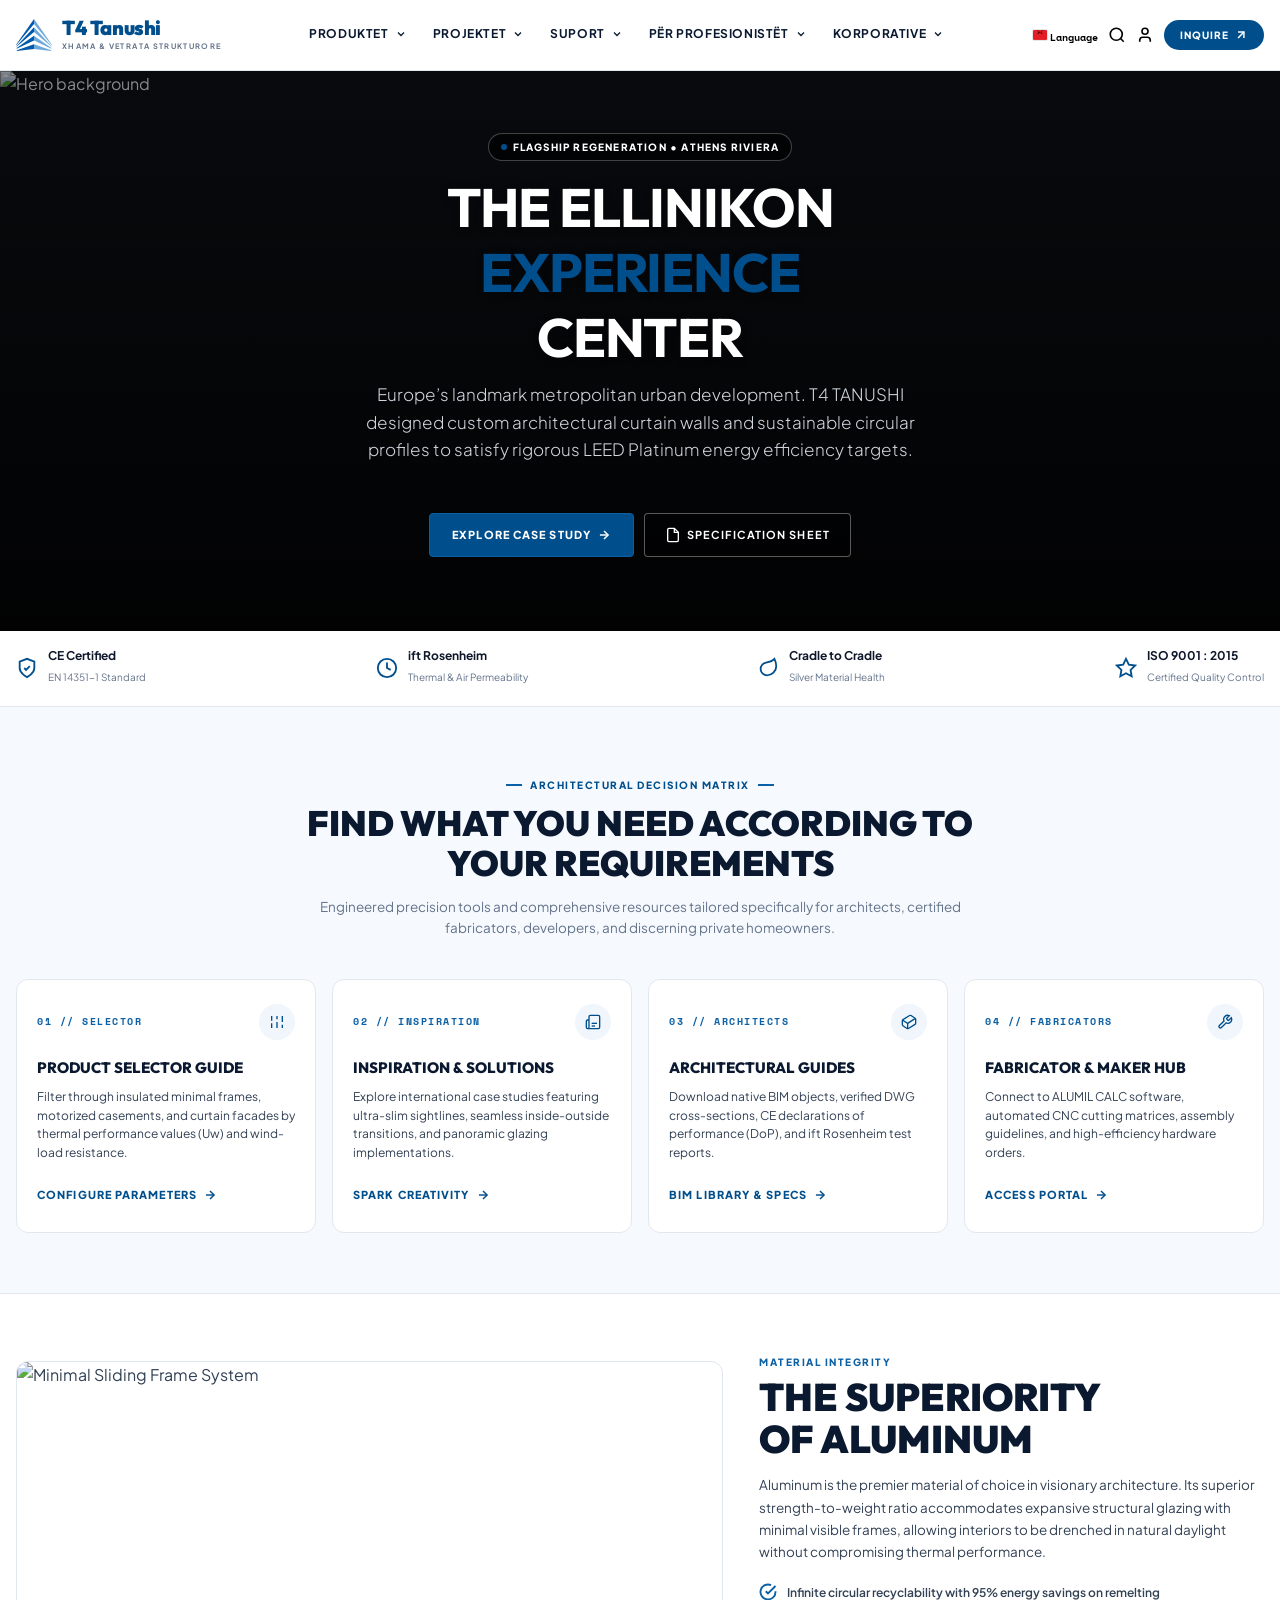
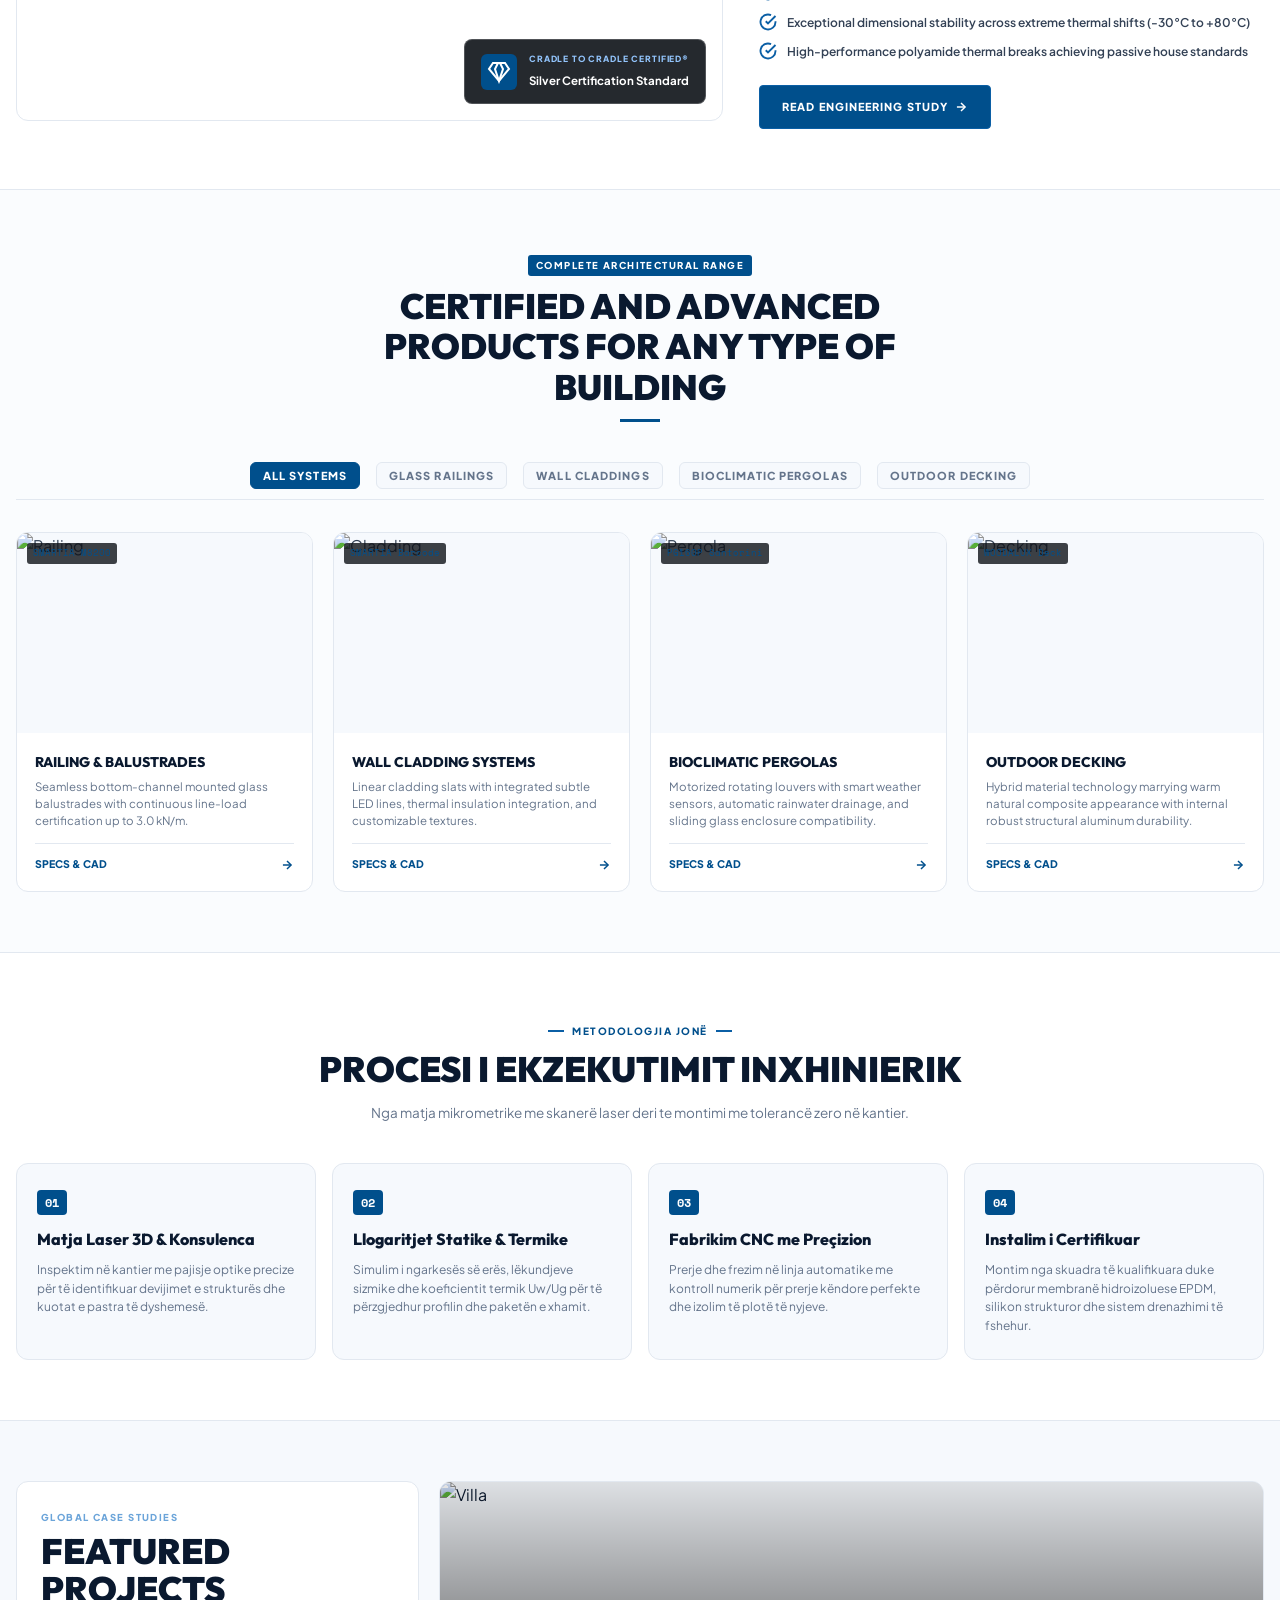
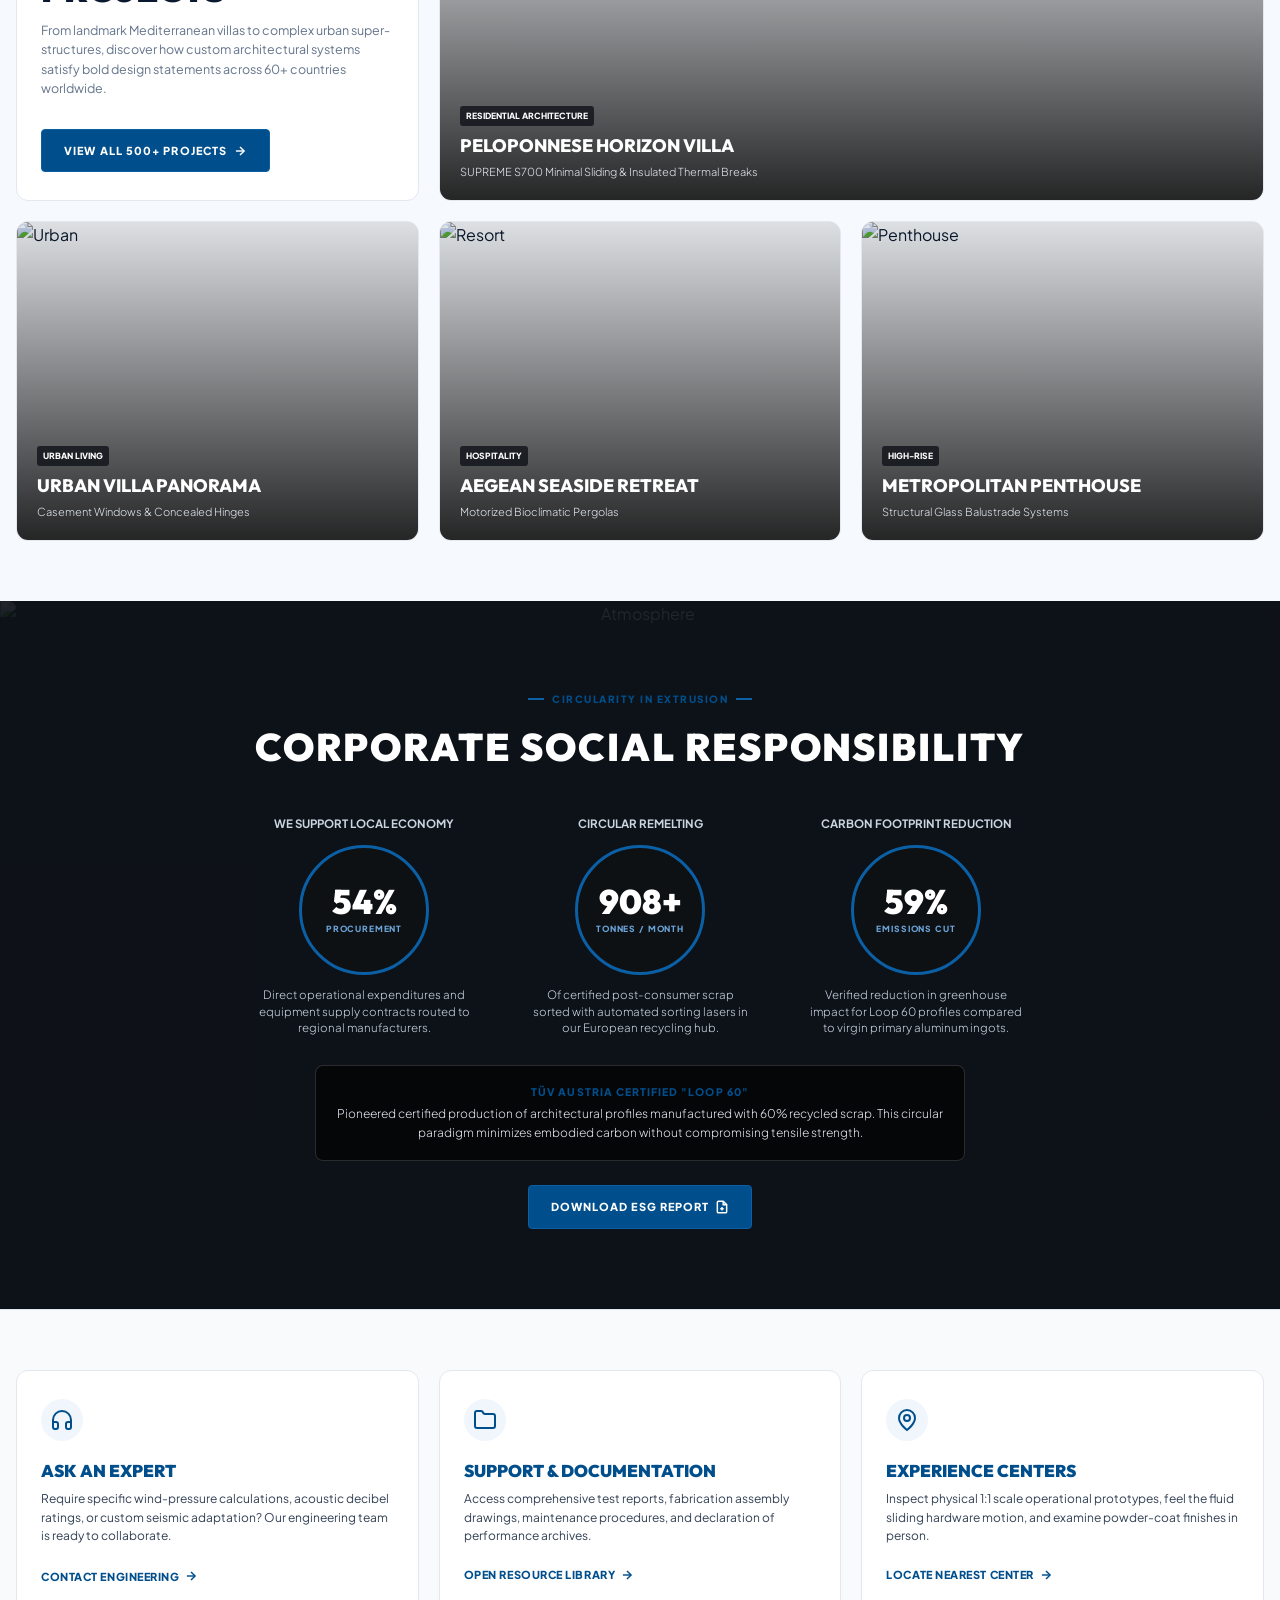
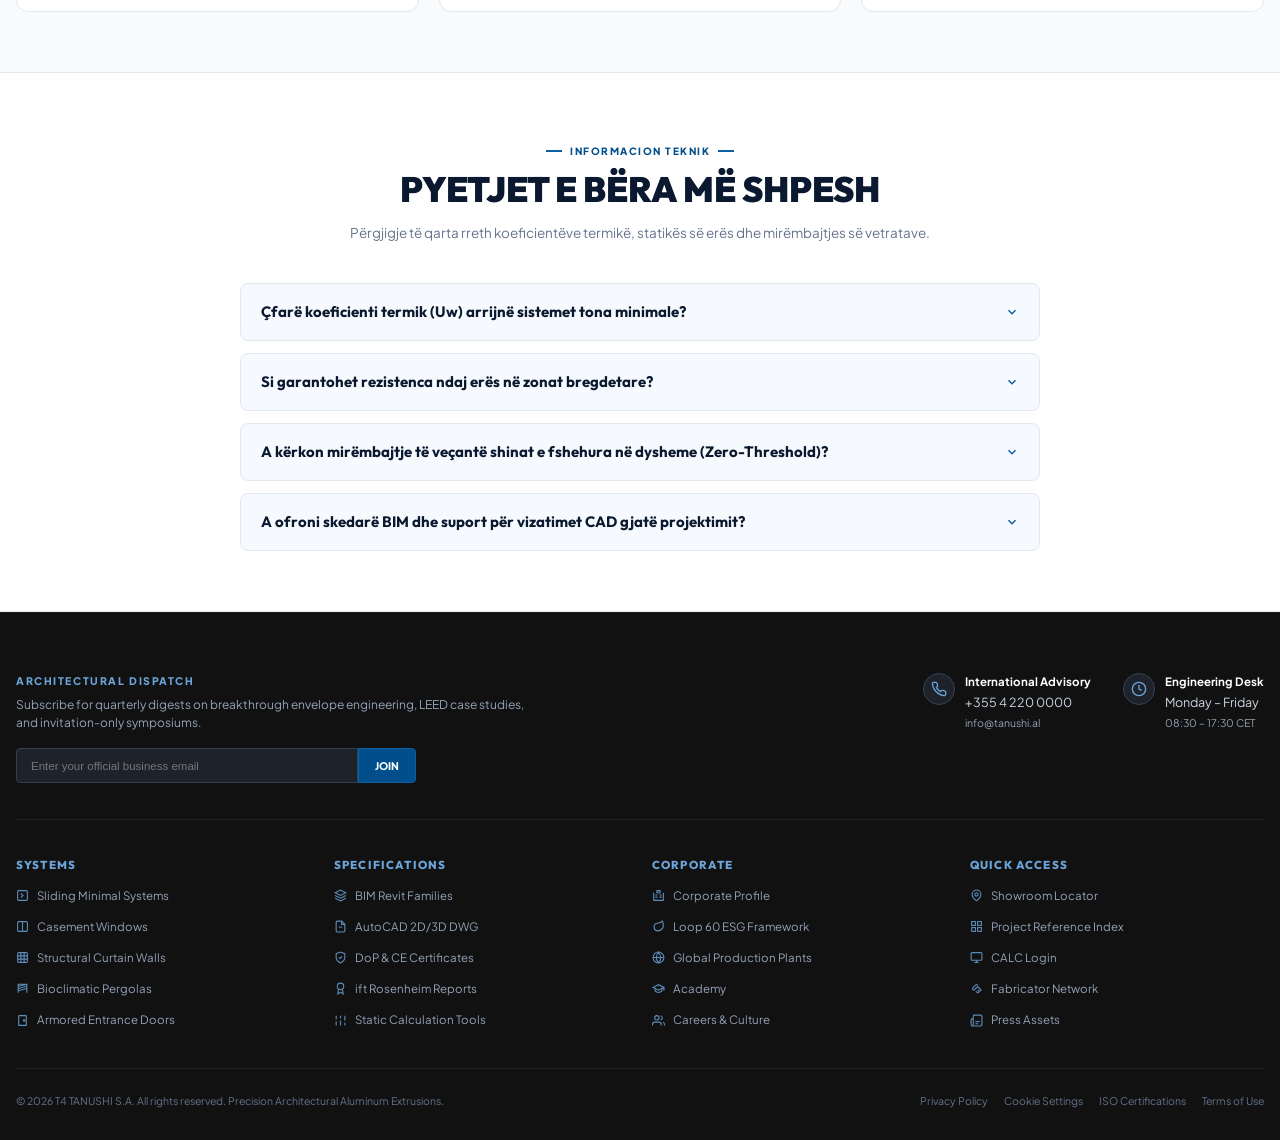
==== commit 96047e8e: "i" ====
--- a/index.html
+++ b/index.html
@@ -16,49 +16,6 @@
 
   <!-- Scroll Progress Indicator -->
   <div class="scroll-progress-line" id="scrollProgress"></div>
-
-  <!-- ================= TOP UTILITY / ENTERPRISE BAR ================= -->
-  <header class="top-bar">
-    <div class="container top-bar-inner">
-      <div class="top-bar-left">
-        <span class="ticker-badge"></span>
-        <span class="ticker-label">Loop 60 Certified:</span>
-        <strong class="ticker-bold">100% Recycled Green Aluminum Extrusions</strong>
-      </div>
-
-      <div class="top-bar-right">
-        <a href="#blog" class="top-link">Blog</a>
-        <span class="divider">|</span>
-        <a href="#showrooms" class="top-link">
-          <svg width="14" height="14" viewBox="0 0 24 24" fill="none" stroke="currentColor" stroke-width="2"><path d="M21 10c0 7-9 13-9 13s-9-6-9-13a9 9 0 0 1 18 0z"/><circle cx="12" cy="10" r="3"/></svg>
-          <span>Showroom</span>
-        </a>
-        <span class="divider">|</span>
-        <a href="#partneret" class="top-link">
-          <svg width="14" height="14" viewBox="0 0 24 24" fill="none" stroke="currentColor" stroke-width="2"><path d="m11 17 2 2a1 1 0 1 0 3-3"/><path d="m14 14 2.5 2.5a1 1 0 1 0 3-3l-3.8-3.8a2.2 2.2 0 0 0-3.1 0l-4.2 4.2a2.2 2.2 0 0 1-3.1 0l-.1-.1a2.2 2.2 0 0 1 0-3.1l5.4-5.4a2.2 2.2 0 0 1 3.1 0l1.2 1.2"/><path d="M12 2v2"/><path d="M7 6 5.6 4.6"/><path d="M19 6l1.4-1.4"/></svg>
-          <span>Partnerët</span>
-        </a>
-        <span class="divider">|</span>
-        <a href="#help" class="top-link">Më ndihmo të zgjedh</a>
-        <span class="divider">|</span>
-
-        <!-- Language Switcher -->
-        <div class="lang-pill">
-          <svg width="16" height="12" viewBox="0 0 640 480">
-            <path fill="#e41e26" d="M0 0h640v480H0z"/>
-            <path d="M346.5 210.3l-26.4 12.3-26.4-12.3 8 28.1-23.7 17 29.1.5 8 28.1 8-28.1 29.1-.5-23.7-17z" fill="#000"/>
-          </svg>
-          <span>AL</span>
-          <svg width="12" height="12" viewBox="0 0 24 24" fill="none" stroke="#64748B" stroke-width="2"><path d="m6 9 6 6 6-6"/></svg>
-        </div>
-
-        <a href="#mywindows" class="btn-portal">
-          <svg width="14" height="14" viewBox="0 0 24 24" fill="none" stroke="currentColor" stroke-width="2.5"><rect width="18" height="18" x="3" y="3" rx="2"/><path d="M3 12h18"/><path d="M12 3v18"/></svg>
-          <span>MyWindows</span>
-        </a>
-      </div>
-    </div>
-  </header>
 
   <!-- ================= LUXURY HEADER / NAVBAR ================= -->
   <header class="main-header" id="mainHeader">
@@ -616,6 +573,50 @@
 
       <!-- Right Header Actions -->
       <div class="header-actions">
+        <!-- Language Switcher Dropdown -->
+        <div class="lang-dropdown" id="langDropdown">
+          <button type="button" class="btn-circle lang-toggle" id="langToggleBtn" aria-label="Select Language">
+            <!-- Default Active Flag: Albania -->
+            <svg class="flag-icon" id="currentFlag" width="18" height="18" viewBox="0 0 744.09 526.18" xmlns="http://www.w3.org/2000/svg">
+              <rect width="744.09" height="526.18" fill="#e41d24"/>
+              <path fill="#000000" d="M372.04 153.3c-21.4-8.7-39.7-24.8-49.9-45.7 15.6-7.8 29.8-17.7 42.2-29.3 12.4 11.6 26.6 21.5 42.2 29.3-10.2 20.9-28.5 37-49.9 45.7zm-87.3 64.9c-16.1-3.6-31.5-10.2-45.8-19.4 6.7-16.6 15.6-32.1 26.3-46.3 16.5 12.1 35.1 21.6 55.2 28.1-11.8 11.7-23.7 23.9-35.7 37.6zm174.6 0c-12-13.7-23.9-25.9-35.7-37.6 20.1-6.5 38.7-16 55.2-28.1 10.7 14.2 19.6 29.7 26.3 46.3-14.3 9.2-29.7 15.8-45.8 19.4zm-148.9-88c-18.4-1.4-36.2-6.5-52.7-14.9 10.4-14.4 22.3-27.7 35.6-39.5 13.9 14.2 29.3 26.8 46 37.7-9.6 10.6-19.7 15.1-28.9 16.7zm123.2 0c-9.2-1.6-19.3-6.1-28.9-16.7 16.7-10.9 32.1-23.5 46-37.7 13.3 11.8 25.2 25.1 35.6 39.5-16.5 8.4-34.3 13.5-52.7 14.9zm-180.2-94.4c-14.9-5.9-29-13.9-42-23.8 13.4-12.1 28.1-22.9 43.9-32.3 9.4 16.1 20.1 31.4 32.1 45.6-11.2 3.8-22.6 7.7-34 10.5zm237.2 0c-11.4-2.8-22.8-6.7-34-10.5 12-14.2 22.7-29.5 32.1-45.6 15.8 9.4 30.5 20.2 43.9 32.3-13 9.9-27.1 17.9-42 23.8z"/>
+            </svg>
+            <span class="lang-code" id="currentLangCode">Language</span>
+          </button>
+          
+          <div class="lang-menu" id="langMenu">
+            <!-- 1. Shqip (SQ) -->
+            <a href="#" class="lang-option active" data-lang="sq">
+              <svg class="flag-icon-sm" viewBox="0 0 744.09 526.18"><rect width="744.09" height="526.18" fill="#e41d24"/><path fill="#000000" d="M372.04 153.3c-21.4-8.7-39.7-24.8-49.9-45.7 15.6-7.8 29.8-17.7 42.2-29.3 12.4 11.6 26.6 21.5 42.2 29.3-10.2 20.9-28.5 37-49.9 45.7zm-87.3 64.9c-16.1-3.6-31.5-10.2-45.8-19.4 6.7-16.6 15.6-32.1 26.3-46.3 16.5 12.1 35.1 21.6 55.2 28.1-11.8 11.7-23.7 23.9-35.7 37.6zm174.6 0c-12-13.7-23.9-25.9-35.7-37.6 20.1-6.5 38.7-16 55.2-28.1 10.7 14.2 19.6 29.7 26.3 46.3-14.3 9.2-29.7 15.8-45.8 19.4zm-148.9-88c-18.4-1.4-36.2-6.5-52.7-14.9 10.4-14.4 22.3-27.7 35.6-39.5 13.9 14.2 29.3 26.8 46 37.7-9.6 10.6-19.7 15.1-28.9 16.7zm123.2 0c-9.2-1.6-19.3-6.1-28.9-16.7 16.7-10.9 32.1-23.5 46-37.7 13.3 11.8 25.2 25.1 35.6 39.5-16.5 8.4-34.3 13.5-52.7 14.9zm-180.2-94.4c-14.9-5.9-29-13.9-42-23.8 13.4-12.1 28.1-22.9 43.9-32.3 9.4 16.1 20.1 31.4 32.1 45.6-11.2 3.8-22.6 7.7-34 10.5zm237.2 0c-11.4-2.8-22.8-6.7-34-10.5 12-14.2 22.7-29.5 32.1-45.6 15.8 9.4 30.5 20.2 43.9 32.3-13 9.9-27.1 17.9-42 23.8z"/></svg>
+              Shqip (SQ)
+            </a>
+
+            <!-- 2. English (EN) -->
+            <a href="#" class="lang-option" data-lang="en">
+              <svg class="flag-icon-sm" viewBox="0 0 600 300"><path d="M0,0 v300 h600 v-300 z" fill="#012169"/><path d="M0,0 L600,300 M600,0 L0,300" stroke="#fff" stroke-width="60"/><path d="M300,0 v300 M0,150 h600" stroke="#fff" stroke-width="100"/><path d="M300,0 v300 M0,150 h600" stroke="#C8102E" stroke-width="60"/></svg>
+              English (EN)
+            </a>
+
+            <!-- 3. Italiano (IT) -->
+            <a href="#" class="lang-option" data-lang="it">
+              <svg class="flag-icon-sm" viewBox="0 0 450 300"><rect width="450" height="300" fill="#F0F0F0"/><rect width="150" height="300" fill="#009246"/><rect x="300" width="150" height="300" fill="#CE2B37"/></svg>
+              Italiano (IT)
+            </a>
+
+            <!-- 4. Deutsch (DE) -->
+            <a href="#" class="lang-option" data-lang="de">
+              <svg class="flag-icon-sm" viewBox="0 0 5 3"><path d="M0 0h5v3H0z"/><path fill="#D00" d="M0 1h5v2H0z"/><path fill="#FFCE00" d="M0 2h5v1H0z"/></svg>
+              Deutsch (DE)
+            </a>
+
+            <!-- 5. Ελληνικά (EL) -->
+            <a href="#" class="lang-option" data-lang="el">
+              <svg class="flag-icon-sm" viewBox="0 0 27 18"><rect width="27" height="18" fill="#0d5eaf"/><path d="M0 2h27M0 6h27M0 10h27M0 14h27" stroke="#fff" stroke-width="2"/><path d="M0 0h10v10H0z" fill="#0d5eaf"/><path d="M4 0h2v10H4zM0 4h10v2H0z" fill="#fff"/></svg>
+              Ελληνικά (EL)
+            </a>
+          </div>
+        </div>
+
         <button type="button" class="btn-circle" id="searchBtn" aria-label="Search">
           <svg width="18" height="18" viewBox="0 0 24 24" fill="none" stroke="currentColor" stroke-width="2.2"><circle cx="11" cy="11" r="8"/><path d="m21 21-4.3-4.3"/></svg>
         </button>
--- a/style.css
+++ b/style.css
@@ -33,9 +33,9 @@
   --font-sans: 'Plus Jakarta Sans', sans-serif;
   --font-mono: 'Space Mono', monospace;
   --container-max: 1320px;
-  --radius-sm: 8px;
-  --radius-md: 14px;
-  --radius-lg: 24px;
+  --radius-sm: 6px;
+  --radius-md: 12px;
+  --radius-lg: 20px;
 }
 
 html {
@@ -61,8 +61,8 @@
 }
 
 ::-webkit-scrollbar {
-  width: 6px;
-  height: 6px;
+  width: 5px;
+  height: 5px;
 }
 ::-webkit-scrollbar-track {
   background: var(--bg-subtle);
@@ -95,15 +95,8 @@
   max-width: var(--container-max);
   margin-left: auto;
   margin-right: auto;
-  padding-left: 20px;
-  padding-right: 20px;
-}
-
-@media(min-width: 768px) {
-  .container {
-    padding-left: 32px;
-    padding-right: 32px;
-  }
+  padding-left: 16px;
+  padding-right: 16px;
 }
 
 .scroll-progress-line {
@@ -134,14 +127,14 @@
   display: flex;
   justify-content: space-between;
   align-items: center;
-  height: 44px;
+  height: 42px;
 }
 
 .top-bar-left, 
 .top-bar-right {
   display: flex;
   align-items: center;
-  gap: 14px;
+  gap: 12px;
 }
 
 .ticker-badge {
@@ -157,7 +150,7 @@
   color: var(--text-muted);
   font-family: var(--font-mono);
   font-weight: 700;
-  font-size: 10px;
+  font-size: 9.5px;
 }
 
 .ticker-bold {
@@ -170,7 +163,6 @@
   align-items: center;
   gap: 4px;
   color: var(--text-body);
-  transition: color 0.15s ease;
 }
 
 .top-link:hover {
@@ -184,13 +176,13 @@
 .lang-pill {
   display: inline-flex;
   align-items: center;
-  gap: 6px;
-  padding: 4px 8px;
+  gap: 4px;
+  padding: 3px 7px;
   border-radius: var(--radius-sm);
   cursor: pointer;
   color: var(--text-dark);
   font-weight: 700;
-  font-size: 10.5px;
+  font-size: 10px;
   background: var(--bg-subtle);
   border: 1px solid var(--border-light);
 }
@@ -199,17 +191,16 @@
   background-color: var(--tanushi-dark);
   color: #FFFFFF;
   font-weight: 800;
-  padding: 6px 12px;
-  font-size: 10px;
+  padding: 5px 10px;
+  font-size: 9.5px;
   letter-spacing: 0.08em;
   text-transform: uppercase;
   border-radius: var(--radius-sm);
   display: inline-flex;
   align-items: center;
-  gap: 5px;
+  gap: 4px;
   border: 1px solid var(--tanushi-primary);
   white-space: nowrap;
-  transition: background-color 0.15s ease;
 }
 
 .btn-portal:hover {
@@ -231,19 +222,19 @@
   display: flex;
   align-items: center;
   justify-content: space-between;
-  height: 74px;
+  height: 70px;
 }
 
 .brand-logo {
   display: flex;
   align-items: center;
-  gap: 12px;
+  gap: 10px;
   flex-shrink: 0;
 }
 
 .brand-icon {
-  width: 40px;
-  height: 36px;
+  width: 36px;
+  height: 32px;
 }
 
 .brand-text-col {
@@ -253,7 +244,7 @@
 
 .brand-title {
   font-family: var(--font-display);
-  font-size: 21px;
+  font-size: 20px;
   font-weight: 900;
   color: var(--tanushi-dark);
   line-height: 1;
@@ -263,7 +254,7 @@
 }
 
 .brand-dot {
-  display: inline-block;
+  display: none;
   width: 5px;
   height: 5px;
   border-radius: 50%;
@@ -272,19 +263,19 @@
 }
 
 .brand-tagline {
-  font-size: 8px;
+  font-size: 7.5px;
   font-weight: 700;
   color: var(--text-muted);
   letter-spacing: 0.18em;
   text-transform: uppercase;
-  margin-top: 3px;
+  margin-top: 2px;
 }
 
 /* Desktop Navigation */
 .nav-menu {
   display: flex;
   align-items: center;
-  gap: 4px;
+  gap: 2px;
   height: 100%;
 }
 
@@ -299,16 +290,15 @@
   display: inline-flex;
   align-items: center;
   gap: 6px;
-  padding: 0 14px;
+  padding: 0 12px;
   height: 100%;
-  font-size: 12.5px;
+  font-size: 12px;
   font-weight: 700;
   text-transform: uppercase;
   letter-spacing: 0.05em;
   color: var(--text-dark);
   border-bottom: 3px solid transparent;
   white-space: nowrap;
-  transition: color 0.15s ease, border-color 0.15s ease;
 }
 
 .nav-trigger:hover,
@@ -331,7 +321,7 @@
   position: fixed;
   left: 0;
   right: 0;
-  top: 74px;
+  top: 70px;
   width: 100vw;
   background-color: #FFFFFF;
   color: var(--text-dark);
@@ -339,11 +329,11 @@
   border-bottom: 3px solid var(--tanushi-dark);
   opacity: 0;
   visibility: hidden;
-  transform: translateY(-6px);
-  transition: opacity 0.2s ease, transform 0.2s ease, visibility 0.2s;
+  transform: translateY(-4px);
+  transition: opacity 0.15s ease, transform 0.15s ease, visibility 0.15s;
   pointer-events: none;
   z-index: 45;
-  max-height: calc(100vh - 74px);
+  max-height: calc(100vh - 70px);
   overflow-y: auto;
 }
 
@@ -358,33 +348,33 @@
 .mega-grid {
   display: grid;
   grid-template-columns: repeat(12, 1fr);
-  min-height: 420px;
+  min-height: 400px;
 }
 
 .mega-grid-equal {
   display: grid;
   grid-template-columns: repeat(4, 1fr);
-  gap: 28px;
-  min-height: 360px;
+  gap: 24px;
+  min-height: 340px;
 }
 
 .mega-grid-3 {
   display: grid;
   grid-template-columns: repeat(3, 1fr);
-  gap: 28px;
-  min-height: 320px;
+  gap: 24px;
+  min-height: 300px;
 }
 
 .mega-pad {
-  padding-top: 32px;
-  padding-bottom: 32px;
+  padding-top: 24px;
+  padding-bottom: 24px;
 }
 
 .mega-col-side {
   grid-column: span 3;
   background-color: var(--bg-subtle);
   border-right: 1px solid var(--border-light);
-  padding: 20px 14px;
+  padding: 16px 10px;
   display: flex;
   flex-direction: column;
   justify-content: space-between;
@@ -394,7 +384,7 @@
   list-style: none;
   display: flex;
   flex-direction: column;
-  gap: 4px;
+  gap: 3px;
 }
 
 .sidebar-btn {
@@ -402,13 +392,12 @@
   display: flex;
   align-items: center;
   justify-content: space-between;
-  padding: 10px 14px;
-  font-size: 12.5px;
+  padding: 9px 12px;
+  font-size: 12px;
   color: var(--text-body);
   border-radius: var(--radius-sm);
   text-align: left;
   font-weight: 500;
-  transition: background 0.15s, color 0.15s;
 }
 
 .sidebar-btn:hover {
@@ -423,24 +412,24 @@
 }
 
 .sidebar-footer-link {
-  padding-top: 14px;
+  padding-top: 12px;
   border-top: 1px solid var(--border-subtle);
 }
 
 .accent-link {
-  font-size: 12px;
+  font-size: 11.5px;
   font-weight: 700;
   color: var(--tanushi-dark);
   border-bottom: 2px solid var(--tanushi-medium);
   padding-bottom: 2px;
   display: inline-flex;
   align-items: center;
-  gap: 6px;
+  gap: 4px;
 }
 
 .mega-col-content {
   grid-column: span 3;
-  padding: 28px 24px;
+  padding: 24px 20px;
   border-right: 1px solid var(--border-light);
   display: flex;
   flex-direction: column;
@@ -449,7 +438,7 @@
 
 .mega-col-feature {
   grid-column: span 3;
-  padding: 20px;
+  padding: 16px;
 }
 
 .mega-pane-col {
@@ -460,46 +449,42 @@
 
 .border-r {
   border-right: 1px solid var(--border-light);
-  padding-right: 24px;
+  padding-right: 20px;
 }
 
 .pane-footer {
-  padding-top: 14px;
+  padding-top: 12px;
   border-top: 1px solid var(--border-light);
 }
 
 .mega-heading {
-  font-size: 11px;
+  font-size: 10.5px;
   font-weight: 800;
   text-transform: uppercase;
   letter-spacing: 0.1em;
   color: var(--tanushi-dark);
-  margin-bottom: 14px;
+  margin-bottom: 12px;
 }
 
 .mega-list {
   list-style: none;
   display: flex;
   flex-direction: column;
-  gap: 10px;
-  font-size: 12.5px;
+  gap: 8px;
+  font-size: 12px;
   color: var(--text-body);
 }
 
-.mega-list a:hover {
-  color: var(--tanushi-dark);
-}
-
 .sub-split {
-  margin-top: 20px;
-  padding-top: 16px;
+  margin-top: 16px;
+  padding-top: 12px;
   border-top: 1px solid var(--border-light);
 }
 
 .typology-row {
   display: grid;
   grid-template-columns: repeat(3, 1fr);
-  gap: 10px;
+  gap: 8px;
   text-align: center;
 }
 
@@ -508,21 +493,14 @@
   flex-direction: column;
   align-items: center;
   gap: 6px;
-  font-size: 10.5px;
+  font-size: 10px;
   color: var(--text-dark);
   font-weight: 600;
-  padding: 8px 4px;
-  border-radius: var(--radius-sm);
-  transition: background 0.15s;
-}
-
-.typology-card:hover {
-  background: var(--tanushi-soft);
 }
 
 .typology-circle {
-  width: 48px;
-  height: 48px;
+  width: 44px;
+  height: 44px;
   border-radius: 50%;
   background: var(--tanushi-soft);
   border: 1px solid var(--border-light);
@@ -533,24 +511,19 @@
 
 .brand-pills {
   display: flex;
-  gap: 8px;
+  gap: 6px;
   flex-wrap: wrap;
 }
 
 .pill {
   display: inline-flex;
   align-items: center;
-  gap: 5px;
-  padding: 6px 12px;
+  gap: 4px;
+  padding: 5px 10px;
   border-radius: var(--radius-sm);
-  font-size: 10px;
+  font-size: 9.5px;
   font-weight: 800;
   cursor: pointer;
-  transition: opacity 0.15s;
-}
-
-.pill:hover {
-  opacity: 0.85;
 }
 
 .pill span {
@@ -571,7 +544,7 @@
 .feature-card {
   position: relative;
   height: 100%;
-  min-height: 260px;
+  min-height: 240px;
   border-radius: var(--radius-md);
   overflow: hidden;
   border: 1px solid var(--border-light);
@@ -581,59 +554,54 @@
   width: 100%;
   height: 100%;
   object-fit: cover;
-  transition: transform 0.3s ease;
-}
-
-.feature-card:hover img {
-  transform: scale(1.03);
 }
 
 .feature-overlay {
   position: absolute;
   inset: 0;
-  background: linear-gradient(180deg, rgba(0, 0, 0, 0.1) 0%, rgba(0, 0, 0, 0.88) 100%);
+  background: linear-gradient(180deg, rgba(0, 0, 0, 0.1) 0%, rgba(0, 0, 0, 0.85) 100%);
   display: flex;
   flex-direction: column;
   justify-content: flex-end;
-  padding: 20px;
+  padding: 16px;
 }
 
 .feature-overlay h3 {
   font-family: var(--font-display);
-  font-size: 17px;
-  font-weight: 800;
-  color: #FFFFFF;
-  margin-bottom: 6px;
+  font-size: 16px;
+  font-weight: 800;
+  color: #FFFFFF;
+  margin-bottom: 4px;
 }
 
 .feature-link {
   display: inline-flex;
   align-items: center;
-  gap: 6px;
-  font-size: 10.5px;
+  gap: 4px;
+  font-size: 10px;
   font-weight: 800;
   text-transform: uppercase;
   letter-spacing: 0.1em;
-  color: #38BDF8;
+  color: #004f8c;
 }
 
 .mega-ribbon {
   background-color: var(--bg-subtle);
   border-top: 1px solid var(--border-light);
-  padding: 16px 0;
+  padding: 14px 0;
 }
 
 .ribbon-inner {
   display: grid;
   grid-template-columns: repeat(3, 1fr);
-  gap: 16px;
+  gap: 12px;
 }
 
 .ribbon-card {
   display: flex;
   align-items: center;
-  gap: 12px;
-  padding: 0 16px;
+  gap: 10px;
+  padding: 0 12px;
   border-right: 1px solid var(--border-light);
 }
 
@@ -642,8 +610,8 @@
 }
 
 .ribbon-icon {
-  width: 38px;
-  height: 38px;
+  width: 34px;
+  height: 34px;
   border-radius: 50%;
   background: #FFFFFF;
   color: var(--tanushi-dark);
@@ -655,93 +623,88 @@
 }
 
 .ribbon-card h5 {
-  font-size: 12px;
+  font-size: 11.5px;
   font-weight: 700;
   color: var(--text-dark);
 }
 
 .ribbon-card p {
-  font-size: 10.5px;
+  font-size: 10px;
   color: var(--text-muted);
-  line-height: 1.35;
-  margin-top: 2px;
+  line-height: 1.3;
+  margin-top: 1px;
 }
 
 .book-card {
   background: var(--bg-subtle);
+  padding: 10px;
+  border-radius: var(--radius-sm);
+  border: 1px solid var(--border-light);
+  margin-bottom: 10px;
+  display: flex;
+  justify-content: center;
+}
+
+.book-card img {
+  height: 110px;
+  border-radius: 4px;
+  object-fit: cover;
+}
+
+.book-text {
+  font-size: 11px;
+  color: var(--text-muted);
+  line-height: 1.4;
+}
+
+.icon-nav-list {
+  display: flex;
+  flex-direction: column;
+  gap: 10px;
+}
+
+.icon-nav-list.compact {
+  gap: 8px;
+}
+
+.icon-nav-row {
+  display: flex;
+  align-items: center;
+  gap: 10px;
+  font-size: 11.5px;
+  color: var(--text-body);
+}
+
+.icon-round {
+  width: 32px;
+  height: 32px;
+  border-radius: 50%;
+  background: var(--tanushi-soft);
+  color: var(--tanushi-dark);
+  display: flex;
+  align-items: center;
+  justify-content: center;
+  flex-shrink: 0;
+  border: 1px solid var(--border-light);
+}
+
+.icon-round.sm {
+  width: 26px;
+  height: 26px;
+}
+
+.award-card {
+  background: var(--tanushi-soft);
   padding: 12px;
   border-radius: var(--radius-sm);
   border: 1px solid var(--border-light);
-  margin-bottom: 12px;
-  display: flex;
-  justify-content: center;
-}
-
-.book-card img {
-  height: 120px;
-  border-radius: 4px;
-  object-fit: cover;
-}
-
-.book-text {
-  font-size: 11.5px;
-  color: var(--text-muted);
-  line-height: 1.45;
-}
-
-.icon-nav-list {
-  display: flex;
-  flex-direction: column;
-  gap: 12px;
-}
-
-.icon-nav-list.compact {
-  gap: 10px;
-}
-
-.icon-nav-row {
-  display: flex;
-  align-items: center;
-  gap: 12px;
-  font-size: 12px;
-  color: var(--text-body);
-  transition: color 0.15s;
-}
-
-.icon-nav-row:hover {
-  color: var(--tanushi-dark);
-}
-
-.icon-round {
-  width: 34px;
-  height: 34px;
-  border-radius: 50%;
-  background: var(--tanushi-soft);
-  color: var(--tanushi-dark);
-  display: flex;
-  align-items: center;
-  justify-content: center;
-  flex-shrink: 0;
-  border: 1px solid var(--border-light);
-}
-
-.icon-round.sm {
-  width: 28px;
-  height: 28px;
-}
-
-.award-card {
-  background: var(--tanushi-soft);
-  padding: 14px;
-  border-radius: var(--radius-sm);
-  border: 1px solid var(--border-light);
   text-align: center;
-  margin-bottom: 12px;
+  margin-bottom: 10px;
 }
 
 .award-logo {
   font-family: var(--font-display);
-  font-size: 18px;
+  font-size: 17px;
   font-weight: 900;
   color: var(--tanushi-dark);
   letter-spacing: 0.08em;
@@ -752,9 +715,9 @@
 }
 
 .award-tag {
-  font-size: 10px;
+  font-size: 9.5px;
   color: var(--text-muted);
-  margin-top: 4px;
+  margin-top: 3px;
   letter-spacing: 0.1em;
   text-transform: uppercase;
 }
@@ -762,77 +725,47 @@
 .media-box-stack {
   display: flex;
   flex-direction: column;
-  gap: 12px;
+  gap: 10px;
 }
 
 .media-box {
   display: flex;
   align-items: center;
-  gap: 12px;
+  gap: 10px;
   background: #FFFFFF;
-  padding: 12px 14px;
+  padding: 10px 12px;
   border-radius: var(--radius-sm);
   border: 1px solid var(--border-light);
-  font-size: 12px;
+  font-size: 11.5px;
   font-weight: 700;
   color: var(--text-dark);
-  transition: background 0.15s;
-}
-
-.media-box:hover {
-  background: var(--tanushi-soft);
 }
 
 .muted-link {
-  font-size: 12px;
+  font-size: 11.5px;
   color: var(--text-muted);
-  transition: color 0.15s;
-}
-
-.muted-link:hover {
-  color: var(--tanushi-dark);
 }
 
 .header-actions {
   display: flex;
   align-items: center;
-  gap: 12px;
+  gap: 10px;
   flex-shrink: 0;
-}
-
-.btn-circle {
-  width: 40px;
-  height: 40px;
-  border-radius: 50%;
-  background: var(--bg-subtle);
-  border: 1px solid var(--border-light);
-  color: var(--text-dark);
-  display: flex;
-  align-items: center;
-  justify-content: center;
-  transition: background 0.15s, color 0.15s;
-}
-
-.btn-circle:hover {
-  background: var(--tanushi-dark);
-  color: #FFFFFF;
-  border-color: var(--tanushi-dark);
 }
 
 .btn-inquire {
   background: var(--tanushi-dark);
   color: #FFFFFF;
-  font-size: 10.5px;
+  font-size: 10px;
   font-weight: 800;
   text-transform: uppercase;
   letter-spacing: 0.1em;
-  padding: 9px 18px;
+  padding: 8px 16px;
   border-radius: 9999px;
   display: inline-flex;
   align-items: center;
-  gap: 6px;
+  gap: 5px;
   white-space: nowrap;
-  transition: background 0.15s;
 }
 
 .btn-inquire:hover {
@@ -843,8 +776,8 @@
   display: none;
   align-items: center;
   justify-content: center;
-  width: 40px;
-  height: 40px;
+  width: 38px;
+  height: 38px;
   border-radius: var(--radius-sm);
   background: var(--bg-subtle);
   border: 1px solid var(--border-light);
@@ -852,102 +785,239 @@
 }
 
 /* =========================================================
-   4. HERO SHOWCASE SECTION (AWESOME CURVED HERO)
+   4. HERO STAGE
    ========================================================= */
-.hero-bg {
+.hero-section {
   position: relative;
-  background-image: url('https://images.unsplash.com/photo-1600585154340-be6161a56a0c?auto=format&fit=crop&w=1920&q=80');
-  background-size: cover;
-  background-position: center;
-  border-bottom-left-radius: 36px;
-  border-bottom-right-radius: 36px;
-  padding-top: 60px;
-  padding-bottom: 100px;
-  color: #ffffff;
+  background-color: #0E1218;
+  color: #FFFFFF;
+  min-height: 560px;
+  display: flex;
+  flex-direction: column;
+  justify-content: space-between;
   overflow: hidden;
-  width: 100%;
-}
-
-.hero-bg::before {
-  content: '';
+}
+
+.hero-bg-wrap {
   position: absolute;
   inset: 0;
-  background: linear-gradient(135deg, rgba(0, 51, 102, 0.90) 0%, rgba(0, 90, 168, 0.84) 100%);
   z-index: 1;
 }
 
-@media (min-width: 768px) {
-  .hero-bg {
-    border-bottom-left-radius: 96px;
-    border-bottom-right-radius: 96px;
-    padding-top: 100px;
-    padding-bottom: 140px;
-  }
-}
-
-.breadcrumb {
+.hero-bg-img {
+  width: 100%;
+  height: 100%;
+  object-fit: cover;
+}
+
+.hero-vignette-overlay {
+  position: absolute;
+  inset: 0;
+  background: linear-gradient(180deg, rgba(0, 0, 0, 0.45) 0%, rgba(0, 0, 0, 0.88) 100%);
+}
+
+.hero-content-wrap {
+  position: relative;
+  z-index: 10;
+  padding-top: 60px;
+  padding-bottom: 40px;
+  text-align: center;
+}
+
+.hero-tag {
   display: inline-flex;
   align-items: center;
-  gap: 8px;
-  background: rgba(255, 255, 255, 0.15);
+  gap: 6px;
+  background: rgba(0, 0, 0, 0.6);
   border: 1px solid rgba(255, 255, 255, 0.25);
-  padding: 6px 16px;
+  padding: 5px 12px;
   border-radius: 9999px;
-  font-size: 11.5px;
-  font-weight: 500;
-  letter-spacing: 0.05em;
+  font-size: 10px;
+  font-weight: 800;
+  text-transform: uppercase;
+  letter-spacing: 0.12em;
+  color: #fff;
+  margin-bottom: 14px;
+}
+
+.hero-dot {
+  width: 6px;
+  height: 6px;
+  border-radius: 50%;
+  background: #004f8c;
+  display: inline-block;
+}
+
+.hero-title {
+  font-family: var(--font-display);
+  font-size: clamp(1.8rem, 4vw + 0.5rem, 6rem);
+  font-weight: 900;
+  line-height: 1.1;
+  text-transform: uppercase;
+  letter-spacing: -0.02em;
+  margin-bottom: 14px;
+  color: #FFFFFF;
+}
+
+.hero-title span {
+  color: #004f8c;
+}
+
+.hero-desc {
+  font-size: clamp(0.9rem, 1.2vw, 1rem);
+  color: #E2E8F0;
+  font-weight: 300;
+  line-height: 1.6;
   margin-bottom: 24px;
-  backdrop-filter: blur(6px);
-}
-
-.breadcrumb a {
-  opacity: 0.9;
-}
-
-.breadcrumb a:hover {
-  opacity: 1;
-  text-decoration: underline;
-}
-
-.hero-content {
-  max-width: 780px;
-  margin: 0 auto;
-  text-align: center;
+  margin: auto;
+  max-width: 600px;
+}
+
+.hero-btns {
+	display: flex;
+	flex-wrap: wrap;
+	gap: 10px;
+	justify-content: center;
+	margin-top: 50px;
+}
+
+.btn-primary {
+  background: var(--tanushi-dark);
+  color: #FFFFFF;
+  font-size: 11px;
+  font-weight: 800;
+  text-transform: uppercase;
+  letter-spacing: 0.1em;
+  padding: 12px 22px;
+  border-radius: 4px;
+  display: inline-flex;
+  align-items: center;
+  justify-content: center;
+  gap: 6px;
+  border: 1px solid var(--tanushi-primary);
+  white-space: nowrap;
+}
+
+.btn-primary:hover {
+  background: var(--tanushi-primary);
+}
+
+.btn-outline {
+  background: rgba(0, 0, 0, 0.4);
+  color: #FFFFFF;
+  border: 1px solid rgba(255, 255, 255, 0.35);
+  font-size: 11px;
+  font-weight: 700;
+  text-transform: uppercase;
+  letter-spacing: 0.1em;
+  padding: 12px 20px;
+  border-radius: 4px;
+  display: inline-flex;
+  align-items: center;
+  justify-content: center;
+  gap: 6px;
+  white-space: nowrap;
+}
+
+.hero-thumbs {
   position: relative;
-  z-index: 2;
+  z-index: 10;
+  background: rgba(14, 18, 24, 0.92);
+  border-top: 1px solid rgba(255, 255, 255, 0.12);
+  display: none; /* Hidden on mobile by default to keep clean, shown via media query if needed */
+}
+
+@media(min-width: 900px) {
+  .hero-thumbs {
+    display: block;
+  }
+}
+
+.hero-thumbs-grid {
+  display: grid;
+  grid-template-columns: repeat(4, 1fr);
+}
+
+.hero-thumb {
+  display: flex;
+  align-items: center;
+  gap: 12px;
+  padding: 12px 16px;
+  border-right: 1px solid rgba(255, 255, 255, 0.08);
+  cursor: pointer;
+  background: transparent;
+}
+
+.hero-thumb:last-child {
+  border-right: none;
+}
+
+.hero-thumb.is-active {
+  background: var(--tanushi-dark);
+  color: #FFFFFF;
+}
+
+.hero-thumb-img {
+  width: 38px;
+  height: 38px;
+  border-radius: 4px;
+  overflow: hidden;
+  flex-shrink: 0;
+  border: 1px solid rgba(255, 255, 255, 0.2);
+}
+
+.hero-thumb-img img {
   width: 100%;
-}
-
-.hero-content h1 {
-  font-family: var(--font-display);
-  font-size: 32px;
-  font-weight: 800;
-  letter-spacing: -0.02em;
-  line-height: 1.15;
-  margin-bottom: 16px;
-  text-shadow: 0 2px 10px rgba(0, 0, 0, 0.2);
-}
-
-@media (min-width: 640px) {
-  .hero-content h1 {
-    font-size: 56px;
-  }
-}
-
-.hero-content p {
-  font-size: 15px;
-  opacity: 0.92;
-  line-height: 1.65;
-  max-width: 640px;
-  margin: 0 auto;
-  text-shadow: 0 1px 4px rgba(0, 0, 0, 0.2);
-}
-
-@media (min-width: 640px) {
-  .hero-content p {
-    font-size: 18px;
-  }
-}
+  height: 100%;
+  object-fit: cover;
+}
+
+.hero-thumb-text span {
+  display: block;
+  font-size: 8.5px;
+  font-weight: 800;
+  text-transform: uppercase;
+  letter-spacing: 0.1em;
+  color: #6BA4D9;
+}
+
+.hero-thumb.is-active .hero-thumb-text span {
+  color: #93C5FD;
+}
+
+.hero-thumb-text strong {
+  display: block;
+  font-size: 11px;
+  font-weight: 700;
+  color: #FFFFFF;
+  white-space: nowrap;
+  overflow: hidden;
+  text-overflow: ellipsis;
+}
+
+.hero-arrow {
+  position: absolute;
+  top: 50%;
+  transform: translateY(-50%);
+  z-index: 15;
+  width: 38px;
+  height: 38px;
+  border-radius: 50%;
+  background: rgba(0, 0, 0, 0.5);
+  border: 1px solid rgba(255, 255, 255, 0.3);
+  color: #FFFFFF;
+  display: flex;
+  align-items: center;
+  justify-content: center;
+  font-size: 14px;
+}
+
+.hero-arrow:hover {
+  background: var(--tanushi-dark);
+}
+
+.hero-arrow.prev { left: 12px; }
+.hero-arrow.next { right: 12px; }
 
 /* =========================================================
    5. STANDARDS BAR
@@ -955,74 +1025,51 @@
 .trust-standards-bar {
   background: #FFFFFF;
   border-bottom: 1px solid var(--border-light);
-  padding: 24px 0;
-  margin-top: -30px;
-  position: relative;
-  z-index: 10;
-  max-width: 1200px;
-  margin-left: auto;
-  margin-right: auto;
-  border-radius: var(--radius-md);
-  box-shadow: 0 10px 30px rgba(0, 79, 140, 0.05);
-}
-
-@media(max-width: 1240px) {
-  .trust-standards-bar {
-    max-width: 100%;
-    margin-top: 0;
-    border-radius: 0;
-    box-shadow: none;
-  }
+  padding: 18px 0;
 }
 
 .standards-flex {
-  display: grid;
-  grid-template-columns: repeat(2, 1fr);
-  gap: 20px;
-}
-
-@media(min-width: 900px) {
-  .standards-flex {
-    grid-template-columns: repeat(4, 1fr);
-    gap: 16px;
-  }
+  display: flex;
+  justify-content: space-between;
+  align-items: center;
+  flex-wrap: wrap;
+  gap: 16px;
 }
 
 .standard-item {
   display: flex;
   align-items: center;
-  gap: 12px;
+  gap: 10px;
   color: var(--tanushi-dark);
 }
 
 .standard-item strong {
   display: block;
-  font-size: 13px;
+  font-size: 12px;
   color: #0F172A;
   line-height: 1.1;
-  font-weight: 800;
 }
 
 .standard-item span {
-  font-size: 10.5px;
+  font-size: 10px;
   color: #64748B;
 }
 
 /* =========================================================
-   6. MATRIX SECTION
+   6. MATRIX SECTION (SUPER MOBILE-FRIENDLY)
    ========================================================= */
 .matrix-section {
   background-color: var(--bg-subtle);
   color: var(--text-dark);
-  padding: 72px 0;
+  padding: 60px 0;
   border-bottom: 1px solid var(--border-light);
 }
 
 .section-header {
   text-align: center;
-  max-width: 720px;
-  margin: 0 auto 48px auto;
-  padding: 0 12px;
+  max-width: 700px;
+  margin: 0 auto 40px auto;
+  padding: 0 16px;
 }
 
 .section-tag {
@@ -1032,74 +1079,84 @@
   font-size: 10px;
   font-weight: 800;
   text-transform: uppercase;
-  letter-spacing: 0.2em;
+  letter-spacing: 0.15em;
   color: var(--tanushi-dark);
-  margin-bottom: 12px;
+  margin-bottom: 10px;
 }
 
 .section-tag::before, 
 .section-tag::after {
   content: '';
-  width: 24px;
+  width: 16px;
   height: 2px;
   background-color: var(--tanushi-primary);
 }
 
 .section-title {
   font-family: var(--font-display);
-  font-size: clamp(1.6rem, 2.8vw + 0.5rem, 2.4rem);
+  font-size: clamp(1.5rem, 4vw, 2.2rem);
   font-weight: 900;
   text-transform: uppercase;
   line-height: 1.15;
-  margin-bottom: 14px;
+  margin-bottom: 12px;
   color: var(--text-dark);
 }
 
 .section-desc {
-  font-size: 14px;
+  font-size: clamp(12px, 1.5vw, 13.5px);
   color: var(--text-muted);
-  line-height: 1.65;
-}
-
+  line-height: 1.6;
+}
+
+/* Responsive Grid: 4 cols on desktop, 2 cols on tablet, 1 col on mobile */
 .matrix-grid {
   display: grid;
-  grid-template-columns: repeat(1, 1fr);
-  gap: 20px;
-}
-
-@media(min-width: 640px) {
-  .matrix-grid { grid-template-columns: repeat(2, 1fr); }
-}
-
-@media(min-width: 1024px) {
-  .matrix-grid { grid-template-columns: repeat(4, 1fr); }
+  grid-template-columns: 1fr;
+  gap: 16px;
+}
+
+@media (min-width: 640px) {
+  .matrix-grid {
+    grid-template-columns: repeat(2, 1fr);
+  }
+}
+
+@media (min-width: 1024px) {
+  .matrix-grid {
+    grid-template-columns: repeat(4, 1fr);
+  }
 }
 
 .matrix-card {
   background: #FFFFFF;
   border: 1px solid var(--border-light);
   border-radius: var(--radius-md);
-  padding: 28px 24px;
+  padding: 24px 20px;
   display: flex;
   flex-direction: column;
   justify-content: space-between;
-  transition: border-color 0.15s ease;
-}
-
-.matrix-card:hover {
-  border-color: var(--tanushi-medium);
+  height: 100%;
+  transition: transform 0.2s ease, box-shadow 0.2s ease;
+}
+
+/* Delightful mobile touch feedback */
+@media (hover: hover) {
+  .matrix-card:hover {
+    transform: translateY(-2px);
+    box-shadow: 0 8px 20px rgba(0, 0, 0, 0.05);
+  }
 }
 
 .matrix-card-top {
   display: flex;
   justify-content: space-between;
   align-items: center;
-  margin-bottom: 20px;
+  margin-bottom: 16px;
 }
 
 .matrix-num {
   font-family: var(--font-mono);
-  font-size: 10.5px;
+  font-size: 10px;
   font-weight: 700;
   letter-spacing: 0.15em;
   color: var(--tanushi-primary);
@@ -1114,21 +1171,22 @@
   display: flex;
   align-items: center;
   justify-content: center;
+  flex-shrink: 0;
 }
 
 .matrix-card-title {
   font-family: var(--font-display);
-  font-size: 17px;
-  font-weight: 800;
-  text-transform: uppercase;
-  margin-bottom: 12px;
+  font-size: 15px;
+  font-weight: 800;
+  text-transform: uppercase;
+  margin-bottom: 8px;
   color: var(--text-dark);
 }
 
 .matrix-card-desc {
   font-size: 12px;
   color: var(--text-body);
-  line-height: 1.6;
+  line-height: 1.55;
   margin-bottom: 20px;
 }
 
@@ -1141,6 +1199,7 @@
   text-transform: uppercase;
   letter-spacing: 0.1em;
   color: var(--tanushi-dark);
+  padding: 4px 0; /* Improves mobile tap area */
 }
 
 .matrix-link:hover {
@@ -1152,13 +1211,13 @@
    ========================================================= */
 .editorial-section {
   background: #FFFFFF;
-  padding: 72px 0;
+  padding: 60px 0;
 }
 
 .editorial-grid {
   display: grid;
   grid-template-columns: 1fr;
-  gap: 40px;
+  gap: 36px;
   align-items: center;
 }
 
@@ -1172,7 +1231,7 @@
   position: relative;
   border-radius: var(--radius-md);
   overflow: hidden;
-  height: 400px;
+  height: 360px;
   border: 1px solid var(--border-light);
 }
 
@@ -1184,21 +1243,21 @@
 
 .floating-seal {
   position: absolute;
-  bottom: 20px;
-  right: 20px;
-  background: rgba(14, 18, 24, 0.92);
-  color: #FFFFFF;
-  padding: 14px 18px;
-  border-radius: var(--radius-sm);
+  bottom: 16px;
+  right: 16px;
+  background: rgba(14, 18, 24, 0.9);
+  color: #FFFFFF;
+  padding: 12px 16px;
+  border-radius: 8px;
   border: 1px solid rgba(255, 255, 255, 0.2);
   display: flex;
   align-items: center;
-  gap: 14px;
+  gap: 12px;
 }
 
 .seal-icon {
-  width: 40px;
-  height: 40px;
+  width: 36px;
+  height: 36px;
   border-radius: 6px;
   background: var(--tanushi-dark);
   color: #FFFFFF;
@@ -1206,11 +1265,11 @@
   align-items: center;
   justify-content: center;
   flex-shrink: 0;
-  font-size: 16px;
+  font-size: 14px;
 }
 
 .seal-caption {
-  font-size: 9px;
+  font-size: 8.5px;
   font-weight: 800;
   text-transform: uppercase;
   letter-spacing: 0.1em;
@@ -1219,47 +1278,47 @@
 }
 
 .seal-heading {
-  font-size: 12px;
+  font-size: 11.5px;
   font-weight: 700;
 }
 
 .material-caption {
-  font-size: 10.5px;
+  font-size: 10px;
   font-weight: 800;
   text-transform: uppercase;
   letter-spacing: 0.15em;
   color: var(--tanushi-primary);
-  margin-bottom: 8px;
+  margin-bottom: 6px;
 }
 
 .editorial-title {
   font-family: var(--font-display);
-  font-size: clamp(1.8rem, 3.2vw, 2.6rem);
+  font-size: clamp(1.75rem, 3vw, 2.5rem);
   font-weight: 900;
   line-height: 1.1;
   text-transform: uppercase;
-  margin-bottom: 16px;
+  margin-bottom: 14px;
   color: var(--text-dark);
 }
 
 .editorial-p {
-  font-size: 14px;
+  font-size: 13.5px;
   color: var(--text-body);
-  line-height: 1.7;
+  line-height: 1.65;
 }
 
 .editorial-bullets {
   display: flex;
   flex-direction: column;
-  gap: 12px;
-  margin: 24px 0 28px 0;
+  gap: 10px;
+  margin: 20px 0 24px 0;
 }
 
 .bullet-item {
   display: flex;
   align-items: flex-start;
-  gap: 12px;
-  font-size: 12.5px;
+  gap: 10px;
+  font-size: 12px;
   font-weight: 600;
   color: var(--text-body);
 }
@@ -1267,7 +1326,6 @@
 .bullet-icon {
   color: var(--tanushi-primary);
   flex-shrink: 0;
-  margin-top: 2px;
 }
 
 /* =========================================================
@@ -1275,7 +1333,7 @@
    ========================================================= */
 .products-section {
   background: var(--bg-body);
-  padding: 72px 0;
+  padding: 60px 0;
   border-top: 1px solid var(--border-light);
   border-bottom: 1px solid var(--border-light);
 }
@@ -1283,14 +1341,14 @@
 .catalog-badge {
   background: var(--tanushi-dark);
   color: #FFFFFF;
-  font-size: 10px;
+  font-size: 9.5px;
   font-weight: 900;
   text-transform: uppercase;
   letter-spacing: 0.15em;
-  padding: 4px 10px;
-  border-radius: 4px;
+  padding: 3px 8px;
+  border-radius: 3px;
   display: inline-block;
-  margin-bottom: 12px;
+  margin-bottom: 10px;
 }
 
 .dark-text {
@@ -1298,19 +1356,19 @@
 }
 
 .brand-line-accent {
-  width: 48px;
+  width: 40px;
   height: 3px;
   background: var(--tanushi-dark);
-  margin: 12px auto 0 auto;
+  margin: 10px auto 0 auto;
 }
 
 .filter-tabs {
   display: flex;
   justify-content: flex-start;
-  gap: 10px;
-  margin-bottom: 36px;
+  gap: 8px;
+  margin-bottom: 32px;
   border-bottom: 1px solid var(--border-light);
-  padding-bottom: 12px;
+  padding-bottom: 10px;
   overflow-x: auto;
   white-space: nowrap;
   -webkit-overflow-scrolling: touch;
@@ -1324,17 +1382,16 @@
 }
 
 .tab-btn {
-  font-size: 11.5px;
+  font-size: 11px;
   font-weight: 800;
   text-transform: uppercase;
   letter-spacing: 0.1em;
   color: var(--text-muted);
-  padding: 8px 16px;
+  padding: 6px 12px;
   flex-shrink: 0;
   border-radius: var(--radius-sm);
   background: var(--bg-subtle);
   border: 1px solid var(--border-light);
-  transition: background 0.15s, color 0.15s;
 }
 
 .tab-btn.is-active, 
@@ -1347,10 +1404,10 @@
 .products-grid {
   display: grid;
   grid-template-columns: repeat(1, 1fr);
-  gap: 24px;
-}
-
-@media(min-width: 640px) {
+  gap: 20px;
+}
+
+@media(min-width: 600px) {
   .products-grid { grid-template-columns: repeat(2, 1fr); }
 }
 
@@ -1366,17 +1423,11 @@
   display: flex;
   flex-direction: column;
   justify-content: space-between;
-  transition: transform 0.2s ease, border-color 0.2s ease;
-}
-
-.product-card:hover {
-  transform: translateY(-3px);
-  border-color: var(--tanushi-medium);
 }
 
 .product-img {
   position: relative;
-  height: 220px;
+  height: 200px;
   background: var(--bg-subtle);
   overflow: hidden;
 }
@@ -1385,52 +1436,47 @@
   width: 100%;
   height: 100%;
   object-fit: cover;
-  transition: transform 0.3s ease;
-}
-
-.product-card:hover .product-img img {
-  transform: scale(1.04);
 }
 
 .product-model-tag {
   position: absolute;
-  top: 12px;
-  left: 12px;
-  background: rgba(14, 18, 24, 0.85);
-  color: #38BDF8;
+  top: 10px;
+  left: 10px;
+  background: rgba(14, 18, 24, 0.8);
+  color: #004f8c;
   font-family: var(--font-mono);
-  font-size: 9.5px;
-  padding: 4px 8px;
-  border-radius: 4px;
+  font-size: 9px;
+  padding: 3px 6px;
+  border-radius: 3px;
 }
 
 .product-body {
-  padding: 20px;
+  padding: 18px;
 }
 
 .product-title {
   font-family: var(--font-display);
-  font-size: 15px;
-  font-weight: 800;
-  text-transform: uppercase;
-  margin-bottom: 6px;
+  font-size: 14px;
+  font-weight: 800;
+  text-transform: uppercase;
+  margin-bottom: 4px;
   color: var(--text-dark);
 }
 
 .product-desc {
-  font-size: 12px;
+  font-size: 11.5px;
   color: var(--text-muted);
-  line-height: 1.55;
-  margin-bottom: 16px;
+  line-height: 1.5;
+  margin-bottom: 14px;
 }
 
 .product-foot {
-  padding-top: 14px;
+  padding-top: 12px;
   border-top: 1px solid var(--border-light);
   display: flex;
   justify-content: space-between;
   align-items: center;
-  font-size: 11px;
+  font-size: 10.5px;
   font-weight: 800;
   text-transform: uppercase;
   color: var(--tanushi-dark);
@@ -1441,17 +1487,17 @@
    ========================================================= */
 .process-section {
   background: #FFFFFF;
-  padding: 72px 0;
+  padding: 60px 0;
   border-bottom: 1px solid var(--border-light);
 }
 
 .process-grid {
   display: grid;
   grid-template-columns: 1fr;
-  gap: 20px;
-}
-
-@media(min-width: 640px) {
+  gap: 16px;
+}
+
+@media(min-width: 600px) {
   .process-grid { grid-template-columns: repeat(2, 1fr); }
 }
 
@@ -1463,39 +1509,34 @@
   background: var(--bg-subtle);
   border: 1px solid var(--border-light);
   border-radius: var(--radius-md);
-  padding: 28px 24px;
+  padding: 24px 20px;
   position: relative;
-  transition: border-color 0.15s;
-}
-
-.process-step:hover {
-  border-color: var(--tanushi-medium);
 }
 
 .step-badge {
   font-family: var(--font-mono);
-  font-size: 12.5px;
+  font-size: 12px;
   font-weight: 800;
   color: #FFFFFF;
   background: var(--tanushi-dark);
-  padding: 4px 10px;
+  padding: 3px 8px;
   border-radius: 4px;
   display: inline-block;
-  margin-bottom: 14px;
+  margin-bottom: 12px;
 }
 
 .step-title {
   font-family: var(--font-display);
-  font-size: 17px;
+  font-size: 16px;
   font-weight: 800;
   color: var(--text-dark);
-  margin-bottom: 10px;
+  margin-bottom: 8px;
 }
 
 .step-desc {
-  font-size: 12.5px;
+  font-size: 12px;
   color: var(--text-muted);
-  line-height: 1.6;
+  line-height: 1.55;
 }
 
 /* =========================================================
@@ -1504,13 +1545,13 @@
 .projects-section {
   background: var(--bg-subtle);
   color: var(--text-dark);
-  padding: 72px 0;
+  padding: 60px 0;
 }
 
 .projects-grid {
   display: grid;
   grid-template-columns: 1fr;
-  gap: 24px;
+  gap: 20px;
 }
 
 @media(min-width: 900px) {
@@ -1526,39 +1567,39 @@
   background: #FFFFFF;
   border: 1px solid var(--border-light);
   border-radius: var(--radius-md);
-  padding: 32px 28px;
+  padding: 28px 24px;
   display: flex;
   flex-direction: column;
   justify-content: space-between;
 }
 
 .intro-category-tag {
-  font-size: 10px;
+  font-size: 9.5px;
   font-weight: 800;
   text-transform: uppercase;
   letter-spacing: 0.15em;
   color: var(--tanushi-light);
-  margin-bottom: 8px;
+  margin-bottom: 6px;
 }
 
 .intro-heading {
   font-family: var(--font-display);
-  font-size: clamp(1.8rem, 3.2vw, 2.4rem);
+  font-size: clamp(1.75rem, 3vw, 2.2rem);
   font-weight: 900;
   line-height: 1.1;
   text-transform: uppercase;
-  margin-bottom: 14px;
+  margin-bottom: 12px;
   color: var(--text-dark);
 }
 
 .intro-desc {
-  font-size: 13px;
+  font-size: 12.5px;
   color: var(--text-muted);
-  line-height: 1.6;
+  line-height: 1.55;
 }
 
 .intro-cta-wrap {
-  margin-top: 28px;
+  margin-top: 24px;
 }
 
 .project-image-card {
@@ -1566,12 +1607,12 @@
   border-radius: var(--radius-md);
   overflow: hidden;
   border: 1px solid var(--border-light);
-  height: 300px;
+  height: 280px;
 }
 
 @media(min-width: 900px) {
   .project-image-card {
-    height: 340px;
+    height: 320px;
   }
 }
 
@@ -1579,47 +1620,42 @@
   width: 100%;
   height: 100%;
   object-fit: cover;
-  transition: transform 0.3s ease;
-}
-
-.project-image-card:hover img {
-  transform: scale(1.04);
 }
 
 .project-overlay {
   position: absolute;
   inset: 0;
-  background: linear-gradient(180deg, rgba(0, 0, 0, 0.1) 0%, rgba(0, 0, 0, 0.88) 100%);
+  background: linear-gradient(180deg, rgba(0, 0, 0, 0.1) 0%, rgba(0, 0, 0, 0.85) 100%);
   display: flex;
   flex-direction: column;
   justify-content: flex-end;
-  padding: 24px;
+  padding: 20px;
 }
 
 .project-badge {
   display: inline-block;
   align-self: flex-start;
-  background: rgba(14, 18, 24, 0.85);
-  color: #FFFFFF;
-  font-size: 9px;
+  background: rgba(14, 18, 24, 0.8);
+  color: #FFFFFF;
+  font-size: 8.5px;
   font-weight: 900;
   text-transform: uppercase;
-  padding: 4px 8px;
-  border-radius: 4px;
-  margin-bottom: 8px;
+  padding: 3px 6px;
+  border-radius: 3px;
+  margin-bottom: 6px;
 }
 
 .project-title {
   font-family: var(--font-display);
-  font-size: 19px;
-  font-weight: 800;
-  text-transform: uppercase;
-  margin-bottom: 4px;
+  font-size: 18px;
+  font-weight: 800;
+  text-transform: uppercase;
+  margin-bottom: 2px;
   color: #FFFFFF;
 }
 
 .project-sub {
-  font-size: 11.5px;
+  font-size: 11px;
   color: #E2E8F0;
   font-weight: 300;
 }
@@ -1631,7 +1667,7 @@
   position: relative;
   background-color: #0E1218;
   color: #FFFFFF;
-  padding: 88px 0;
+  padding: 80px 0;
   text-align: center;
   overflow: hidden;
 }
@@ -1653,7 +1689,7 @@
   content: '';
   position: absolute;
   inset: 0;
-  background: rgba(14, 18, 24, 0.88);
+  background: rgba(14, 18, 24, 0.85);
   z-index: 2;
 }
 
@@ -1664,20 +1700,20 @@
 
 .csr-heading {
   font-family: var(--font-display);
-  font-size: clamp(1.8rem, 3.6vw, 2.6rem);
+  font-size: clamp(1.75rem, 3.5vw, 2.4rem);
   font-weight: 900;
   color: #FFFFFF;
   text-transform: uppercase;
   letter-spacing: 0.05em;
-  margin-bottom: 20px;
+  margin-bottom: 16px;
 }
 
 .csr-rings-grid {
   display: grid;
   grid-template-columns: 1fr;
-  gap: 32px;
-  max-width: 860px;
-  margin: 40px auto 32px auto;
+  gap: 28px;
+  max-width: 800px;
+  margin: 36px auto 28px auto;
 }
 
 @media(min-width: 768px) {
@@ -1693,17 +1729,17 @@
 }
 
 .metric-caption {
-  font-size: 12px;
+  font-size: 11.5px;
   font-weight: 700;
   text-transform: uppercase;
   color: #CBD5E1;
-  margin-bottom: 14px;
+  margin-bottom: 12px;
 }
 
 .stat-ring {
   position: relative;
-  width: 140px;
-  height: 140px;
+  width: 130px;
+  height: 130px;
   border-radius: 50%;
   display: flex;
   flex-direction: column;
@@ -1711,57 +1747,57 @@
   justify-content: center;
   background: rgba(14, 17, 20, 0.9);
   border: 3px solid var(--tanushi-primary);
-  margin-bottom: 14px;
+  margin-bottom: 12px;
 }
 
 .ring-val {
   font-family: var(--font-display);
-  font-size: 36px;
+  font-size: 34px;
   font-weight: 900;
   color: #FFFFFF;
   line-height: 1;
 }
 
 .ring-label {
-  font-size: 9px;
+  font-size: 8.5px;
   font-weight: 800;
   text-transform: uppercase;
   letter-spacing: 0.1em;
   color: #6BA4D9;
-  margin-top: 4px;
+  margin-top: 3px;
 }
 
 .metric-subtext {
-  font-size: 12px;
+  font-size: 11.5px;
   color: #CBD5E1;
   font-weight: 300;
-  max-width: 230px;
-  line-height: 1.5;
+  max-width: 220px;
+  line-height: 1.45;
 }
 
 .loop-summary-box {
-  background: rgba(0, 0, 0, 0.7);
+  background: rgba(0, 0, 0, 0.65);
   border: 1px solid rgba(255, 255, 255, 0.15);
-  max-width: 680px;
-  margin: 0 auto 28px auto;
-  padding: 20px 24px;
-  border-radius: var(--radius-sm);
+  max-width: 650px;
+  margin: 0 auto 24px auto;
+  padding: 18px 20px;
+  border-radius: 8px;
 }
 
 .loop-badge {
-  font-size: 11px;
-  font-weight: 800;
-  color: #38BDF8;
+  font-size: 10.5px;
+  font-weight: 800;
+  color: #004f8c;
   text-transform: uppercase;
   letter-spacing: 0.1em;
-  margin-bottom: 6px;
+  margin-bottom: 4px;
 }
 
 .loop-desc {
-  font-size: 12.5px;
+  font-size: 12px;
   color: #E2E8F0;
   font-weight: 300;
-  line-height: 1.6;
+  line-height: 1.55;
 }
 
 /* =========================================================
@@ -1769,14 +1805,14 @@
    ========================================================= */
 .tiles-section {
   background: #F8FAFC;
-  padding: 72px 0;
+  padding: 60px 0;
   border-top: 1px solid var(--border-light);
 }
 
 .tiles-grid {
   display: grid;
   grid-template-columns: 1fr;
-  gap: 24px;
+  gap: 20px;
 }
 
 @media(min-width: 768px) {
@@ -1786,61 +1822,51 @@
 .yellow-tile {
   background: #FFFFFF;
   color: var(--text-dark);
-  padding: 32px 28px;
+  padding: 28px 24px;
   border-radius: var(--radius-md);
   display: flex;
   flex-direction: column;
   justify-content: space-between;
   border: 1px solid var(--border-light);
-  transition: border-color 0.15s ease, transform 0.15s ease;
-}
-
-.yellow-tile:hover {
-  border-color: var(--tanushi-medium);
-  transform: translateY(-2px);
 }
 
 .tile-icon-bubble {
-  width: 46px;
-  height: 46px;
+  width: 42px;
+  height: 42px;
   border-radius: 50%;
   background: var(--tanushi-soft);
   display: flex;
   align-items: center;
   justify-content: center;
-  margin-bottom: 18px;
+  margin-bottom: 16px;
   color: var(--tanushi-dark);
 }
 
 .tile-title {
   font-family: var(--font-display);
-  font-size: 18px;
+  font-size: 17px;
   font-weight: 900;
   text-transform: uppercase;
-  margin-bottom: 8px;
+  margin-bottom: 6px;
   color: var(--tanushi-dark);
 }
 
 .tile-desc {
-  font-size: 12.5px;
-  line-height: 1.6;
-  margin-bottom: 24px;
+  font-size: 12px;
+  line-height: 1.55;
+  margin-bottom: 20px;
   color: var(--text-body);
 }
 
 .tile-link {
   display: inline-flex;
   align-items: center;
-  gap: 6px;
-  font-size: 11.5px;
+  gap: 5px;
+  font-size: 11px;
   font-weight: 900;
   text-transform: uppercase;
   letter-spacing: 0.05em;
   color: var(--tanushi-dark);
-}
-
-.tile-link:hover {
-  color: var(--tanushi-primary);
 }
 
 /* =========================================================
@@ -1848,25 +1874,24 @@
    ========================================================= */
 .faq-section {
   background: #FFFFFF;
-  padding: 72px 0;
+  padding: 60px 0;
   border-top: 1px solid var(--border-light);
   border-bottom: 1px solid var(--border-light);
 }
 
 .faq-list {
-  max-width: 820px;
+  max-width: 800px;
   margin: 0 auto;
   display: flex;
   flex-direction: column;
-  gap: 14px;
+  gap: 12px;
 }
 
 .faq-item {
   background: var(--bg-subtle);
   border: 1px solid var(--border-light);
-  border-radius: var(--radius-sm);
-  padding: 18px 22px;
-  transition: border-color 0.15s ease;
+  border-radius: 8px;
+  padding: 16px 20px;
 }
 
 .faq-item[open] {
@@ -1879,7 +1904,7 @@
   justify-content: space-between;
   align-items: center;
   font-family: var(--font-display);
-  font-size: 15.5px;
+  font-size: 15px;
   font-weight: 700;
   color: var(--text-dark);
   cursor: pointer;
@@ -1893,8 +1918,7 @@
 .faq-arrow {
   color: var(--tanushi-primary);
   flex-shrink: 0;
-  margin-left: 14px;
-  transition: transform 0.2s ease;
+  margin-left: 12px;
 }
 
 .faq-item[open] .faq-arrow {
@@ -1902,12 +1926,12 @@
 }
 
 .faq-answer {
-  margin-top: 14px;
-  padding-top: 14px;
+  margin-top: 12px;
+  padding-top: 12px;
   border-top: 1px solid var(--border-light);
-  font-size: 13.5px;
+  font-size: 13px;
   color: var(--text-body);
-  line-height: 1.7;
+  line-height: 1.65;
 }
 
 /* =========================================================
@@ -1916,15 +1940,15 @@
 .site-footer {
   background-color: #111111;
   color: #FFFFFF;
-  padding: 72px 0 36px 0;
+  padding: 60px 0 30px 0;
   border-top: 1px solid #222222;
 }
 
 .footer-top {
   display: grid;
   grid-template-columns: 1fr;
-  gap: 32px;
-  padding-bottom: 40px;
+  gap: 28px;
+  padding-bottom: 36px;
   border-bottom: 1px solid #222222;
 }
 
@@ -1934,25 +1958,29 @@
   }
 }
 
+.footer-brand {
+  margin-bottom: 14px;
+}
+
 .dispatch-tag {
-  font-size: 11px;
+  font-size: 10.5px;
   font-weight: 800;
   text-transform: uppercase;
   letter-spacing: 0.15em;
   color: var(--tanushi-light);
-  margin-bottom: 8px;
+  margin-bottom: 6px;
 }
 
 .dispatch-desc {
-  font-size: 12.5px;
+  font-size: 12px;
   color: #94A3B8;
-  line-height: 1.55;
-  margin-bottom: 18px;
+  line-height: 1.5;
+  margin-bottom: 16px;
 }
 
 .newsletter-form {
   display: flex;
-  max-width: 420px;
+  max-width: 400px;
   width: 100%;
 }
 
@@ -1961,9 +1989,9 @@
   background: #1E232B;
   border: 1px solid #334155;
   color: #FFFFFF;
-  padding: 11px 16px;
-  border-radius: var(--radius-sm) 0 0 var(--radius-sm);
-  font-size: 12px;
+  padding: 10px 14px;
+  border-radius: 4px 0 0 4px;
+  font-size: 11.5px;
   outline: none;
   min-width: 0;
 }
@@ -1972,32 +2000,27 @@
   background: var(--tanushi-dark);
   color: #FFFFFF;
   font-weight: 800;
-  font-size: 11px;
-  text-transform: uppercase;
-  padding: 11px 20px;
-  border-radius: 0 var(--radius-sm) var(--radius-sm) 0;
+  font-size: 10.5px;
+  text-transform: uppercase;
+  padding: 10px 16px;
+  border-radius: 0 4px 4px 0;
   border: 1px solid var(--tanushi-primary);
   white-space: nowrap;
-  transition: background 0.15s;
-}
-
-.newsletter-btn:hover {
-  background: var(--tanushi-primary);
 }
 
 .subscribe-msg {
   display: none;
   color: var(--tanushi-light);
-  font-size: 11px;
-  margin-top: 8px;
+  font-size: 10.5px;
+  margin-top: 6px;
   font-weight: 700;
 }
 
 .footer-contacts {
   display: flex;
   flex-direction: column;
-  gap: 18px;
-  font-size: 13px;
+  gap: 16px;
+  font-size: 12.5px;
   color: #CBD5E1;
 }
 
@@ -2005,7 +2028,7 @@
   .footer-contacts {
     flex-direction: row;
     justify-content: flex-start;
-    gap: 36px;
+    gap: 32px;
   }
 }
 
@@ -2017,13 +2040,13 @@
 
 .contact-card {
   display: flex;
-  gap: 12px;
+  gap: 10px;
   align-items: flex-start;
 }
 
 .contact-icon {
-  width: 36px;
-  height: 36px;
+  width: 32px;
+  height: 32px;
   border-radius: 50%;
   background: #1E232B;
   border: 1px solid #334155;
@@ -2037,20 +2060,19 @@
 .contact-title {
   color: #FFFFFF;
   display: block;
-  font-size: 12px;
-  font-weight: 700;
+  font-size: 11.5px;
 }
 
 .contact-sub {
-  font-size: 11px;
+  font-size: 10.5px;
   color: #94A3B8;
 }
 
 .footer-cols {
   display: grid;
   grid-template-columns: repeat(2, 1fr);
-  gap: 28px;
-  padding: 40px 0;
+  gap: 24px;
+  padding: 36px 0;
   border-bottom: 1px solid #222222;
 }
 
@@ -2062,28 +2084,27 @@
 
 .footer-col h5 {
   font-family: var(--font-display);
-  font-size: 12px;
+  font-size: 11.5px;
   font-weight: 800;
   text-transform: uppercase;
   letter-spacing: 0.1em;
   color: var(--tanushi-light);
-  margin-bottom: 14px;
+  margin-bottom: 12px;
 }
 
 .footer-icon-list {
   list-style: none;
   display: flex;
   flex-direction: column;
-  gap: 12px;
-  font-size: 12px;
+  gap: 10px;
+  font-size: 11.5px;
   color: #94A3B8;
 }
 
 .footer-icon-list a {
   display: inline-flex;
   align-items: center;
-  gap: 10px;
-  transition: color 0.15s;
+  gap: 8px;
 }
 
 .footer-icon-list a:hover {
@@ -2100,24 +2121,24 @@
   display: flex;
   justify-content: space-between;
   align-items: center;
-  font-size: 11px;
+  font-size: 10.5px;
   color: #64748B;
-  padding-top: 28px;
-  flex-direction: column;
-  gap: 14px;
+  padding-top: 24px;
+  flex-wrap: column;
+  gap: 12px;
   text-align: center;
 }
 
 @media(min-width: 600px) {
   .footer-bottom {
-    flex-direction: row;
+    flex-wrap: wrap;
     text-align: left;
   }
 }
 
 .legal-links {
   display: flex;
-  gap: 18px;
+  gap: 16px;
   flex-wrap: wrap;
   justify-content: center;
 }
@@ -2126,10 +2147,6 @@
   .legal-links {
     justify-content: flex-end;
   }
-}
-
-.legal-links a {
-  transition: color 0.15s;
 }
 
 .legal-links a:hover {
@@ -2144,7 +2161,6 @@
   position: fixed;
   inset: 0;
   background: rgba(10, 25, 47, 0.75);
-  backdrop-filter: blur(4px);
   z-index: 100;
   align-items: center;
   justify-content: center;
@@ -2160,56 +2176,48 @@
   border: 1px solid var(--border-light);
   border-radius: var(--radius-md);
   width: 100%;
-  max-width: 500px;
+  max-width: 480px;
   max-height: 90vh;
   overflow-y: auto;
-  padding: 28px;
+  padding: 24px;
   color: var(--text-dark);
   position: relative;
-  box-shadow: 0 20px 40px rgba(0, 0, 0, 0.15);
 }
 
 @media(min-width: 600px) {
-  .modal-box { padding: 36px; }
+  .modal-box { padding: 32px; }
 }
 
 .modal-close {
   position: absolute;
-  top: 18px;
-  right: 18px;
+  top: 16px;
+  right: 16px;
   color: var(--text-muted);
-  font-size: 24px;
+  font-size: 22px;
   line-height: 1;
-  cursor: pointer;
-  transition: color 0.15s;
-}
-
-.modal-close:hover {
-  color: var(--text-dark);
 }
 
 .modal-top-tag {
-  font-size: 10px;
+  font-size: 9.5px;
   font-weight: 800;
   text-transform: uppercase;
   letter-spacing: 0.15em;
   color: var(--tanushi-primary);
-  margin-bottom: 6px;
+  margin-bottom: 4px;
 }
 
 .modal-heading {
   font-family: var(--font-display);
-  font-size: 22px;
+  font-size: 20px;
   font-weight: 900;
   text-transform: uppercase;
-  margin-bottom: 8px;
+  margin-bottom: 6px;
 }
 
 .modal-desc {
-  font-size: 12px;
+  font-size: 11.5px;
   color: var(--text-muted);
-  margin-bottom: 20px;
-  line-height: 1.5;
+  margin-bottom: 16px;
 }
 
 .form-grid-half {
@@ -2221,97 +2229,104 @@
 @media(min-width: 500px) {
   .form-grid-half {
     grid-template-columns: 1fr 1fr;
-    gap: 12px;
+    gap: 10px;
   }
 }
 
 .form-group {
-  margin-bottom: 14px;
+  margin-bottom: 12px;
 }
 
 .form-group label {
   display: block;
-  font-size: 10px;
+  font-size: 9.5px;
   font-weight: 800;
   text-transform: uppercase;
   letter-spacing: 0.1em;
   color: var(--text-muted);
-  margin-bottom: 6px;
+  margin-bottom: 5px;
 }
 
 .form-control {
   width: 100%;
   background: var(--bg-subtle);
   border: 1px solid var(--border-subtle);
-  padding: 10px 14px;
-  border-radius: var(--radius-sm);
+  padding: 9px 12px;
+  border-radius: 4px;
   color: var(--text-dark);
-  font-size: 12.5px;
+  font-size: 12px;
   font-family: inherit;
   outline: none;
-  transition: border-color 0.15s;
-}
-
-.form-control:focus {
-  border-color: var(--tanushi-dark);
-  background: #FFFFFF;
 }
 
 .modal-submit-btn {
   width: 100%;
   justify-content: center;
-  margin-top: 10px;
-  padding: 12px;
+  margin-top: 8px;
 }
 
 .toast-msg {
   position: fixed;
-  bottom: 20px;
-  right: 20px;
-  left: 20px;
+  bottom: 16px;
+  right: 16px;
+  left: 16px;
   background: var(--tanushi-dark);
   color: #FFFFFF;
   font-weight: 700;
-  font-size: 12px;
-  padding: 14px 20px;
-  border-radius: var(--radius-sm);
+  font-size: 11.5px;
+  padding: 12px 18px;
+  border-radius: 6px;
   z-index: 120;
   display: flex;
   align-items: center;
-  gap: 12px;
+  gap: 10px;
   text-align: center;
   justify-content: center;
-  box-shadow: 0 10px 30px rgba(0,0,0,0.2);
 }
 
 @media(min-width: 500px) {
   .toast-msg {
     left: auto;
-    right: 28px;
-    bottom: 28px;
+    right: 24px;
+    bottom: 24px;
     justify-content: flex-start;
   }
 }
 
 /* =========================================================
-   16. MOBILE DRAWER & TOUCH RESPONSIVE OVERRIDES (10/10 UX)
+   16. FINAL MOBILE OVERRIDES & TOUCH-FRIENDLY ADJUSTMENTS
    ========================================================= */
 @media (max-width: 768px) {
   .top-bar { display: none; }
+  .hero-arrow { display: none; }
   
-  .hero-bg {
+  .hero-section {
+    min-height: 480px;
+  }
+  
+#searchBtn {
+  display: none;
+}
+.btn-circle {
+  display: none;
+}
+.btn-inquire {
+  display: none;
+}
+  
+  .hero-content-wrap {
     padding-top: 40px;
-    padding-bottom: 70px;
-    border-bottom-left-radius: 24px;
-    border-bottom-right-radius: 24px;
+    padding-bottom: 30px;
   }
   
-  .hero-content h1 {
-    font-size: 26px;
-  }
-  
-  .hero-content p {
-    font-size: 13.5px;
+  .hero-btns {
+    flex-direction: column;
+    gap: 8px;
+  }
+
+  .btn-primary, 
+  .btn-outline {
+    width: 100%;
   }
 
   .matrix-section,
@@ -2322,20 +2337,20 @@
   .csr-section,
   .tiles-section,
   .faq-section {
-    padding: 54px 0;
+    padding: 48px 0;
   }
 
   .section-header {
-    margin-bottom: 32px;
+    margin-bottom: 30px;
   }
 
   .mobile-menu-toggle {
     display: flex;
     align-items: center;
     justify-content: center;
-    width: 42px;
-    height: 42px;
-    border-radius: var(--radius-sm);
+    width: 38px;
+    height: 38px;
+    border-radius: 6px;
     background: var(--bg-subtle);
     border: 1px solid var(--border-light);
     color: var(--tanushi-dark);
@@ -2343,19 +2358,18 @@
 
   .nav-menu {
     position: fixed;
-    top: 74px;
+    top: 70px;
     left: 0;
     right: 0;
     bottom: 0;
     background: #FFFFFF;
     flex-direction: column;
     align-items: stretch;
-    padding: 20px 16px 40px 16px;
+    padding: 16px;
     overflow-y: auto;
     display: none;
     z-index: 48;
     border-top: 1px solid var(--border-light);
-    box-shadow: 0 20px 30px rgba(0,0,0,0.1);
   }
 
   .nav-menu.mobile-active {
@@ -2370,11 +2384,11 @@
   }
 
   .nav-trigger {
-    padding: 16px 4px;
+    padding: 14px 0;
     height: auto;
     color: var(--text-dark);
     justify-content: space-between;
-    font-size: 14px;
+    font-size: 13px;
   }
 
   .mega-menu {
@@ -2385,12 +2399,10 @@
     visibility: visible;
     border: none;
     background: var(--bg-subtle);
-    padding: 12px;
+    padding: 8px 12px;
     display: none;
     pointer-events: auto;
     max-height: none;
-    border-radius: var(--radius-sm);
-    margin-bottom: 10px;
   }
 
   .nav-item.is-open .mega-menu {
@@ -2399,7 +2411,7 @@
   
   .mega-grid, .mega-grid-equal, .mega-grid-3 {
     grid-template-columns: 1fr;
-    gap: 16px;
+    gap: 12px;
     min-height: auto;
   }
   
@@ -2407,15 +2419,238 @@
     grid-column: span 1;
     border-right: none;
     border-bottom: 1px solid var(--border-light);
-    padding: 14px 0;
+    padding: 12px 0;
   }
   
   .border-r {
     border-right: none;
     padding-right: 0;
   }
-  
-  .header-actions .btn-inquire {
-    display: none; /* Hide top header inquire button on small screens to fit toggle cleanly, accessible via hamburger/menu */
-  }
+}
+
+/* =========================================================
+   AWESOME HERO / HEADER SECTION WITH UNSPLASH BACKGROUND
+   ========================================================= */
+.hero-bg {
+    position: relative;
+    background-image: url('https://images.unsplash.com/photo-1600585154340-be6161a56a0c?auto=format&fit=crop&w=1920&q=80');
+    background-size: cover;
+    background-position: center;
+    border-bottom-left-radius: 32px;
+    border-bottom-right-radius: 32px;
+    padding-top: 50px;
+    padding-bottom: 90px;
+    color: #ffffff;
+    overflow: hidden;
+    width: 100%;
+}
+
+/* Dark overlay for rich contrast & readability */
+.hero-bg::before {
+    content: '';
+    position: absolute;
+    inset: 0;
+    background: linear-gradient(135deg, rgba(0, 51, 102, 0.88) 0%, rgba(0, 90, 168, 0.82) 100%);
+    z-index: 1;
+}
+
+.hero-bg {
+	border-bottom-left-radius: 96px;
+	border-bottom-right-radius: 96px;
+	padding-top: 90px;
+	padding-bottom: 130px;
+	border-top-right-radius: 0;
+	border-top-left-radius: 0;
+}
+
+/* Breadcrumb & Hero Content */
+.breadcrumb {
+    display: inline-flex;
+    align-items: center;
+    gap: 8px;
+    background: rgba(255, 255, 255, 0.15);
+    border: 1px solid rgba(255, 255, 255, 0.25);
+    padding: 6px 14px;
+    border-radius: 9999px;
+    font-size: 11px;
+    font-weight: 500;
+    letter-spacing: 0.05em;
+    margin-bottom: 60px;
+    backdrop-filter: blur(6px);
+    color: #fff;
+}
+
+.breadcrumb a {
+    color: #fff;
+}
+
+.breadcrumb a:hover {
+    opacity: 1;
+    text-decoration: underline;
+}
+
+.hero-content {
+    max-width: 760px;
+    margin: 0 auto;
+    text-align: center;
+    position: relative;
+    z-index: 2;
+    width: 100%;
+}
+
+.hero-content h1 {
+    font-size: 30px;
+    font-weight: 700;
+    letter-spacing: -0.02em;
+    line-height: 1.2;
+    margin-bottom: 12px;
+    text-shadow: 0 2px 10px rgba(0, 0, 0, 0.2);
+}
+
+@media (min-width: 640px) {
+    .hero-content h1 {
+        font-size: 54px;
+    }
+}
+
+.hero-content p {
+    font-size: 14px;
+    opacity: 0.92;
+    line-height: 1.6;
+    max-width: 600px;
+    margin: 0 auto;
+    text-shadow: 0 1px 4px rgba(0, 0, 0, 0.2);
+}
+
+@media (min-width: 640px) {
+    .hero-content p {
+        font-size: 17px;
+    }
+}
+
+/* =========================================================
+   REFINED LANGUAGE SWITCHER COMPONENT
+   ========================================================= */
+.lang-dropdown {
+  position: relative;
+  display: inline-block;
+}
+
+.lang-pill {
+  display: inline-flex;
+  align-items: center;
+  gap: 6px;
+  padding: 6px 12px;
+  border-radius: var(--radius-sm);
+  cursor: pointer;
+  color: var(--text-dark);
+  font-family: var(--font-sans);
+  font-weight: 700;
+  font-size: 10.5px;
+  background: var(--bg-subtle);
+  border: 1px solid var(--border-light);
+  transition: all 0.2s cubic-bezier(0.16, 1, 0.3, 1);
+  letter-spacing: 0.03em;
+}
+
+.lang-pill:hover {
+  border-color: var(--border-active);
+  background: #FFFFFF;
+  color: var(--tanushi-dark);
+}
+
+.lang-pill svg:first-child {
+  color: var(--tanushi-primary);
+  opacity: 0.85;
+}
+
+.lang-code {
+  font-family: var(--font-mono);
+  font-size: 10px;
+  font-weight: 700;
+}
+
+/* Subtle Chevron Rotation when Open */
+.lang-dropdown.is-open .lang-pill svg:last-child {
+  transform: rotate(180deg);
+}
+
+.lang-pill svg:last-child {
+  transition: transform 0.2s ease;
+  color: var(--text-muted);
+}
+
+.lang-menu {
+  position: absolute;
+  top: calc(100% + 8px);
+  right: 0;
+  background: #FFFFFF;
+  border: 1px solid var(--border-light);
+  border-radius: var(--radius-sm);
+  box-shadow: 0 12px 30px -8px rgba(10, 25, 47, 0.12);
+  display: none;
+  flex-direction: column;
+  min-width: 145px;
+  z-index: 1000;
+  overflow: hidden;
+  padding: 5px;
+  opacity: 0;
+  transform: translateY(-4px);
+  transition: opacity 0.15s ease, transform 0.15s ease;
+}
+
+.lang-dropdown.is-open .lang-menu {
+  display: flex;
+  opacity: 1;
+  transform: translateY(0);
+}
+
+.lang-option {
+  padding: 9px 12px;
+  font-size: 11.5px;
+  font-weight: 600;
+  color: var(--text-body);
+  text-decoration: none;
+  border-radius: 4px;
+  transition: background 0.15s ease, color 0.15s ease, padding-left 0.15s ease;
+  display: flex;
+  align-items: center;
+  justify-content: space-between;
+}
+
+.lang-option:hover {
+  background: var(--tanushi-soft);
+  color: var(--tanushi-dark);
+  padding-left: 14px; /* Subtle sliding accent effect */
+}
+
+.lang-option.is-active {
+  background: var(--tanushi-dark);
+  color: #FFFFFF;
+  font-weight: 700;
+}
+
+.lang-option.is-active:hover {
+  padding-left: 12px; /* Keeps active item stable on hover */
+}
+
+.flag-icon, .flag-icon-sm {
+  width: 16px;
+  height: 12px;
+  border-radius: 2px;
+  object-fit: cover;
+  display: inline-block;
+  flex-shrink: 0;
+  border: 1px solid rgba(0, 0, 0, 0.1);
+}
+
+.flag-icon-sm {
+  width: 14px;
+  height: 10px;
+}
+
+.lang-option {
+  display: flex;
+  align-items: center;
+  gap: 8px;
 }
